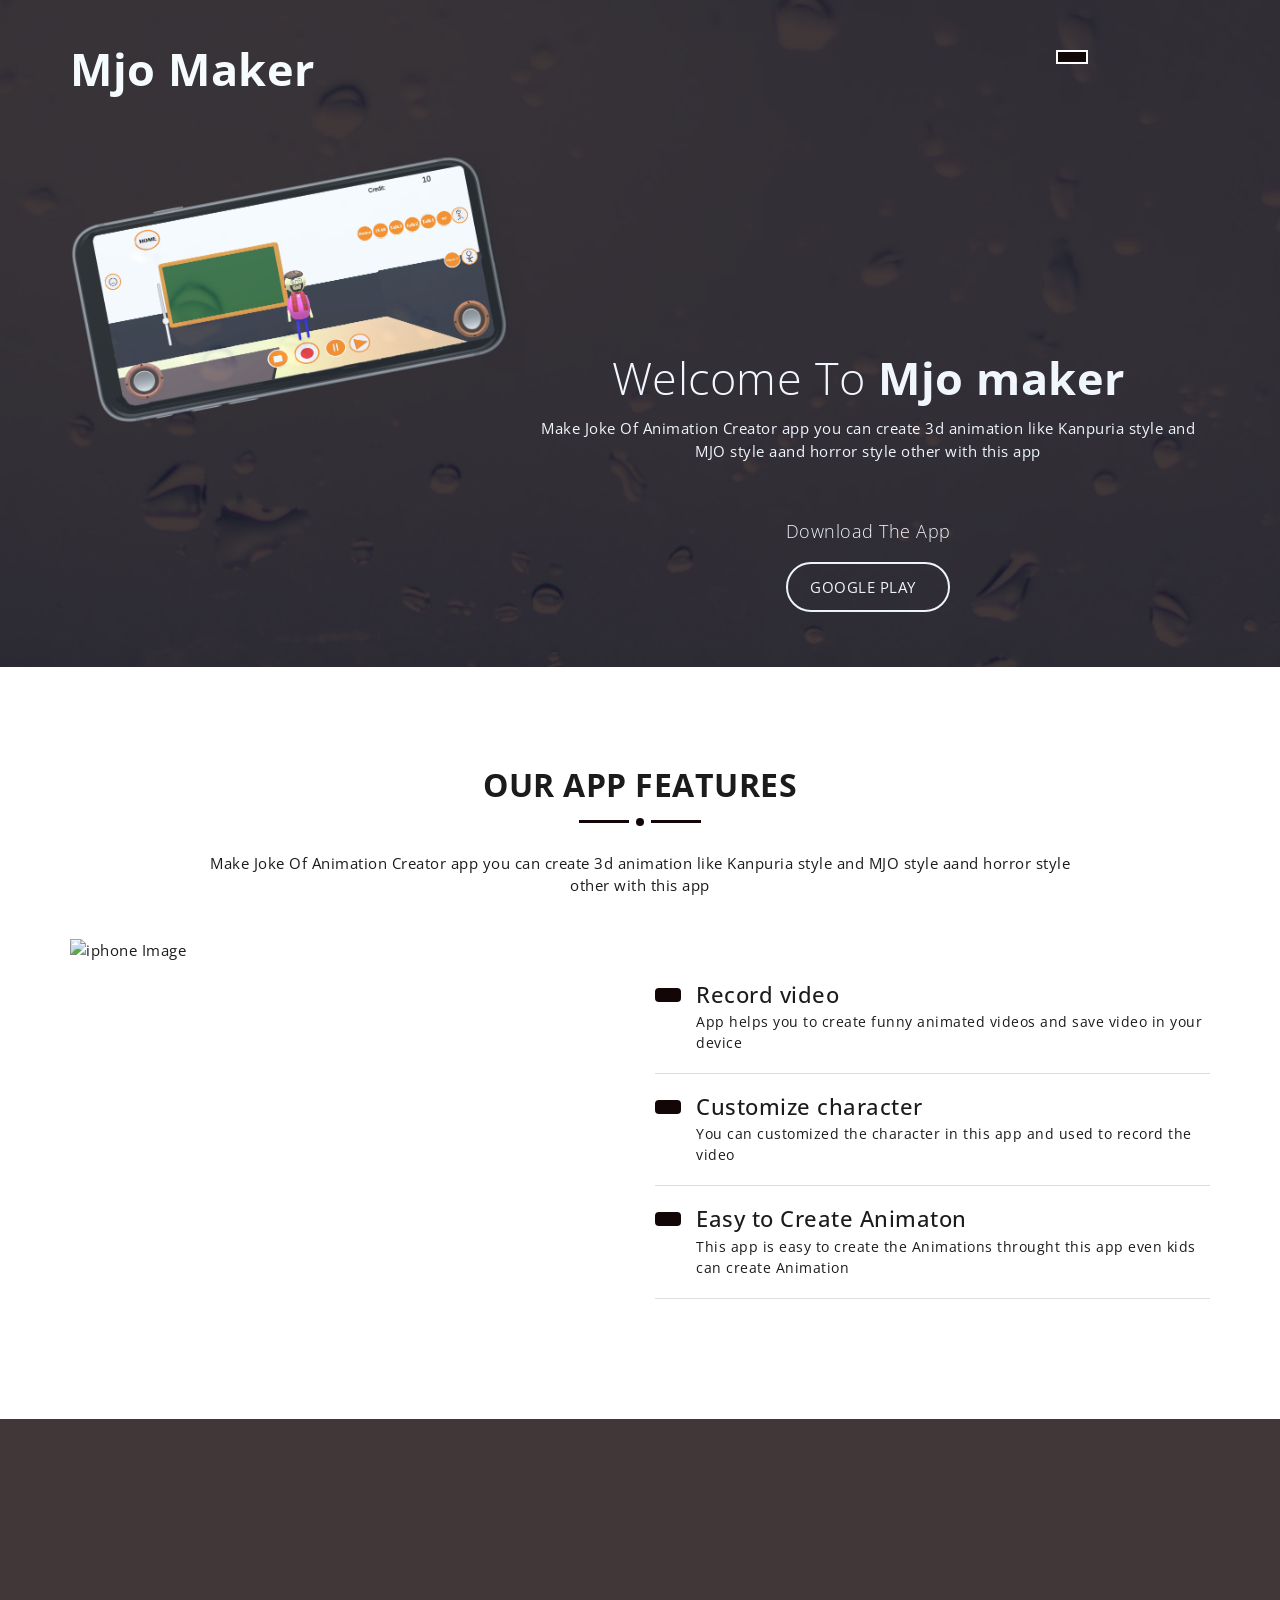
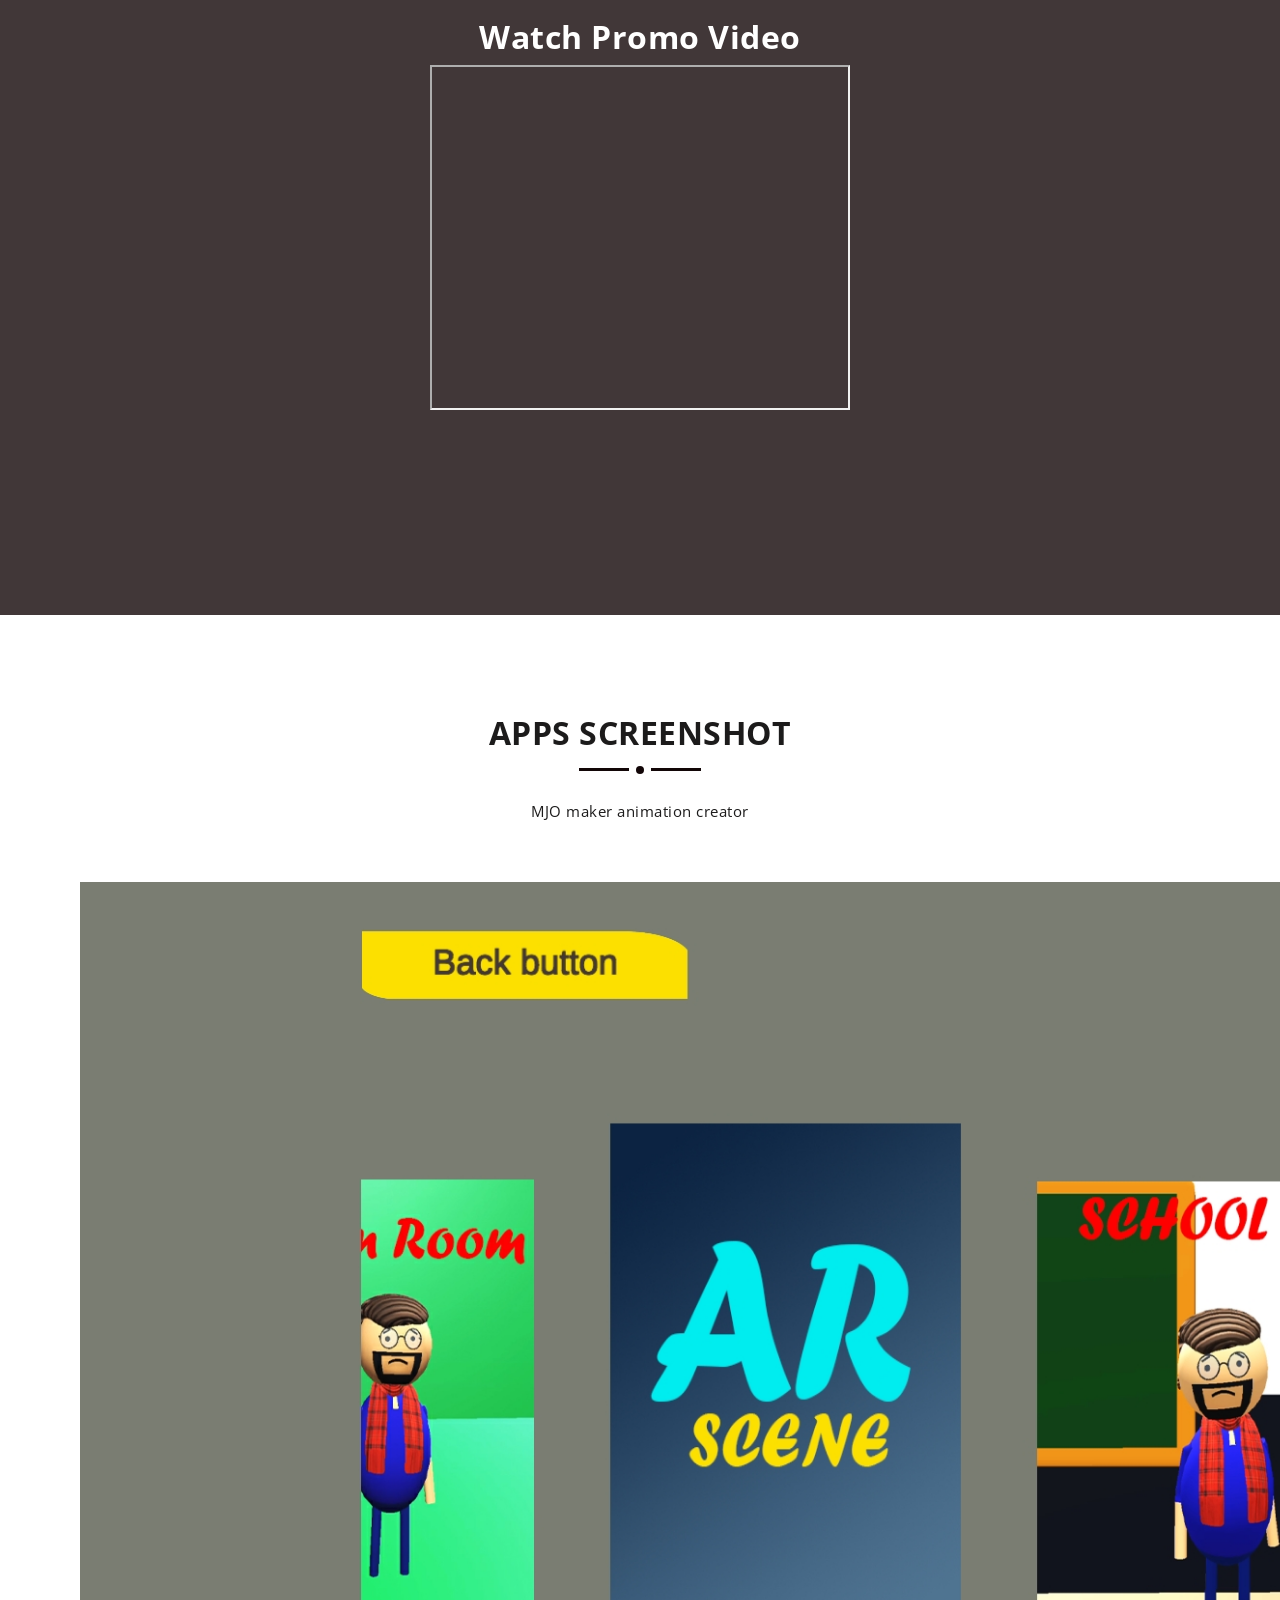
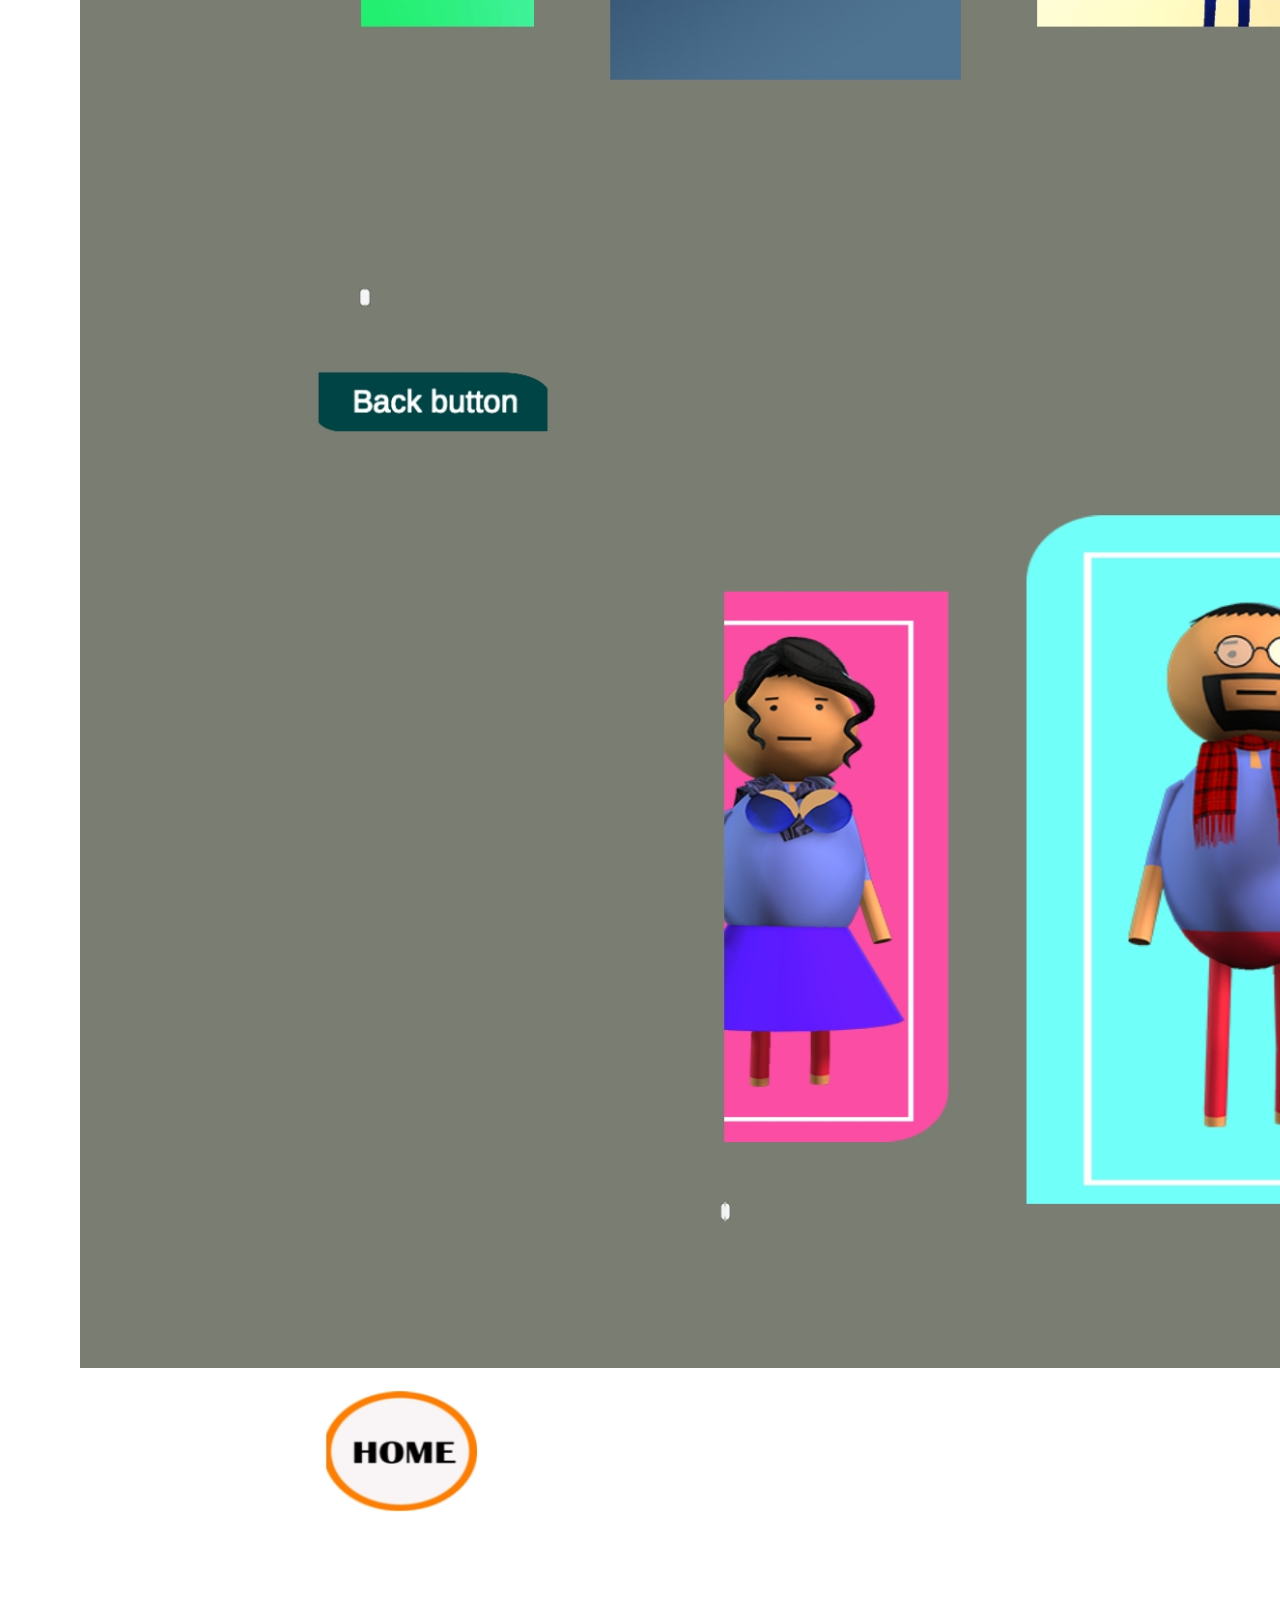
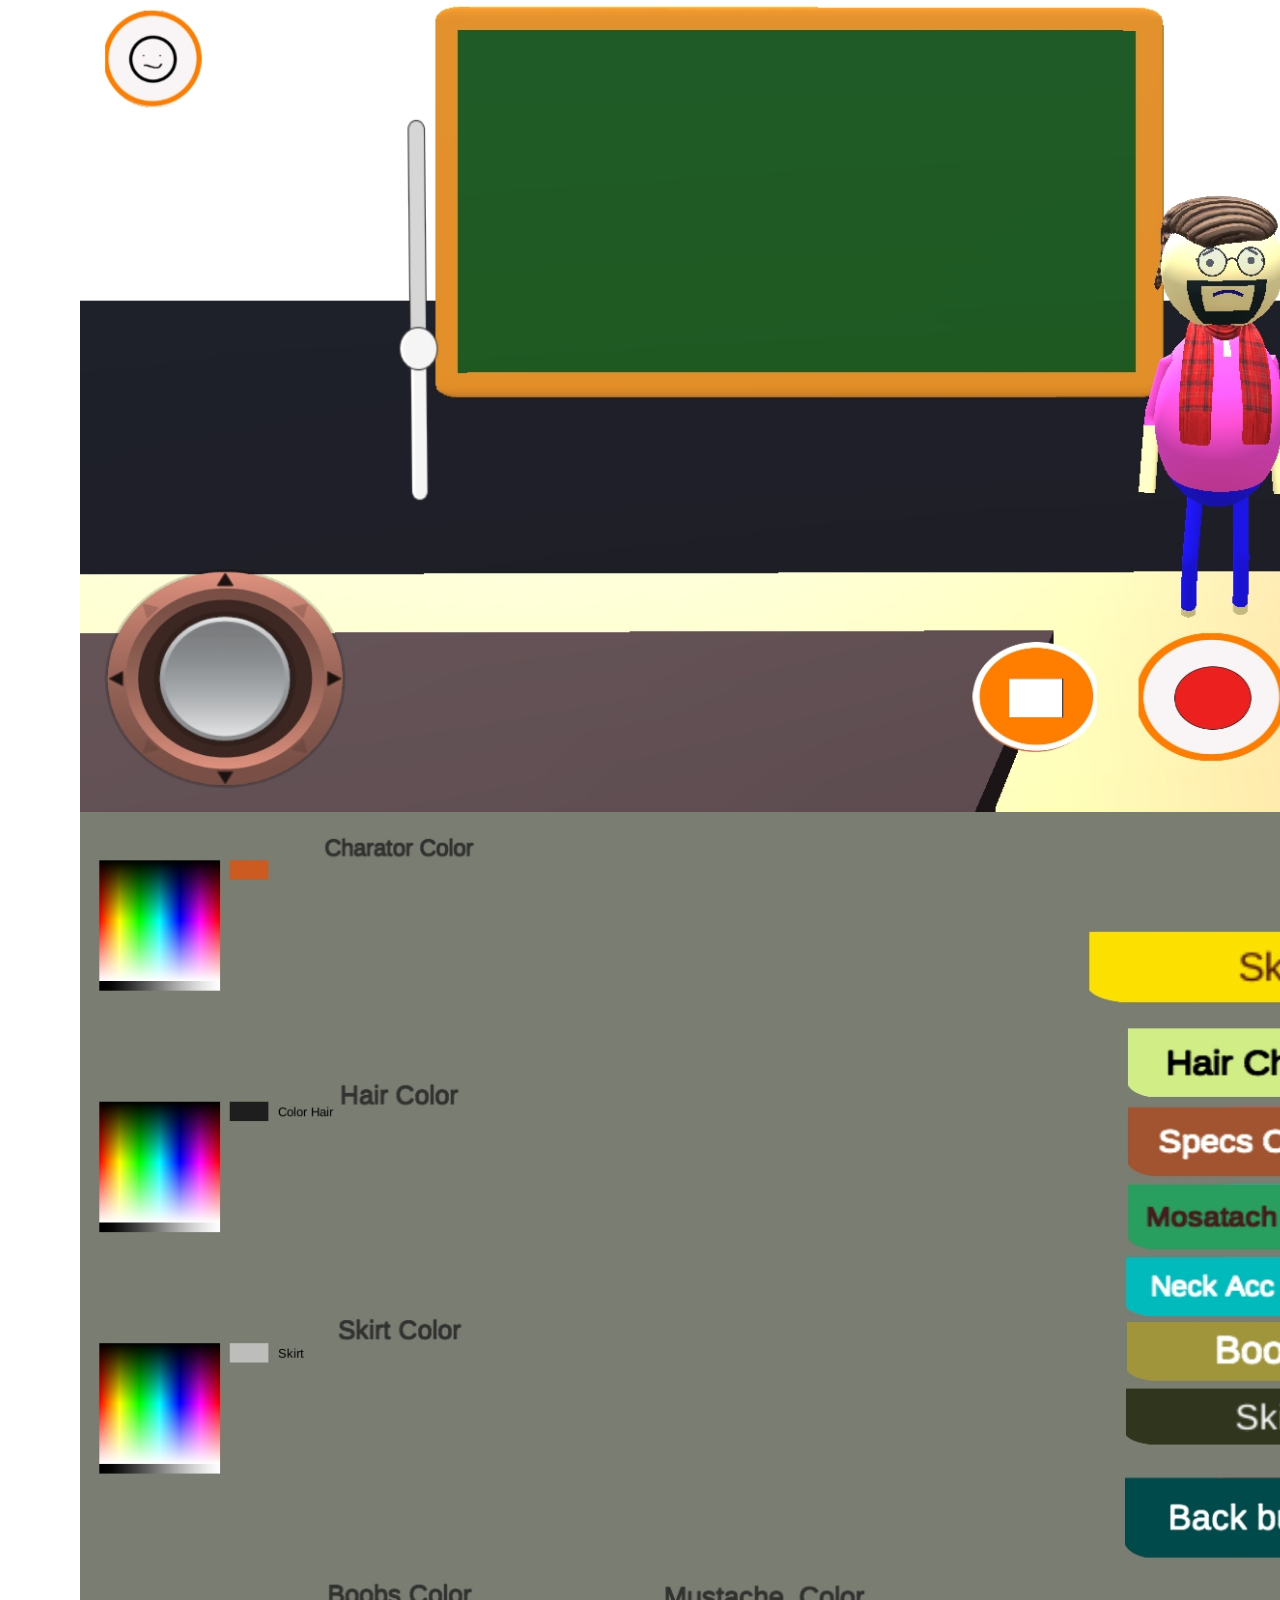
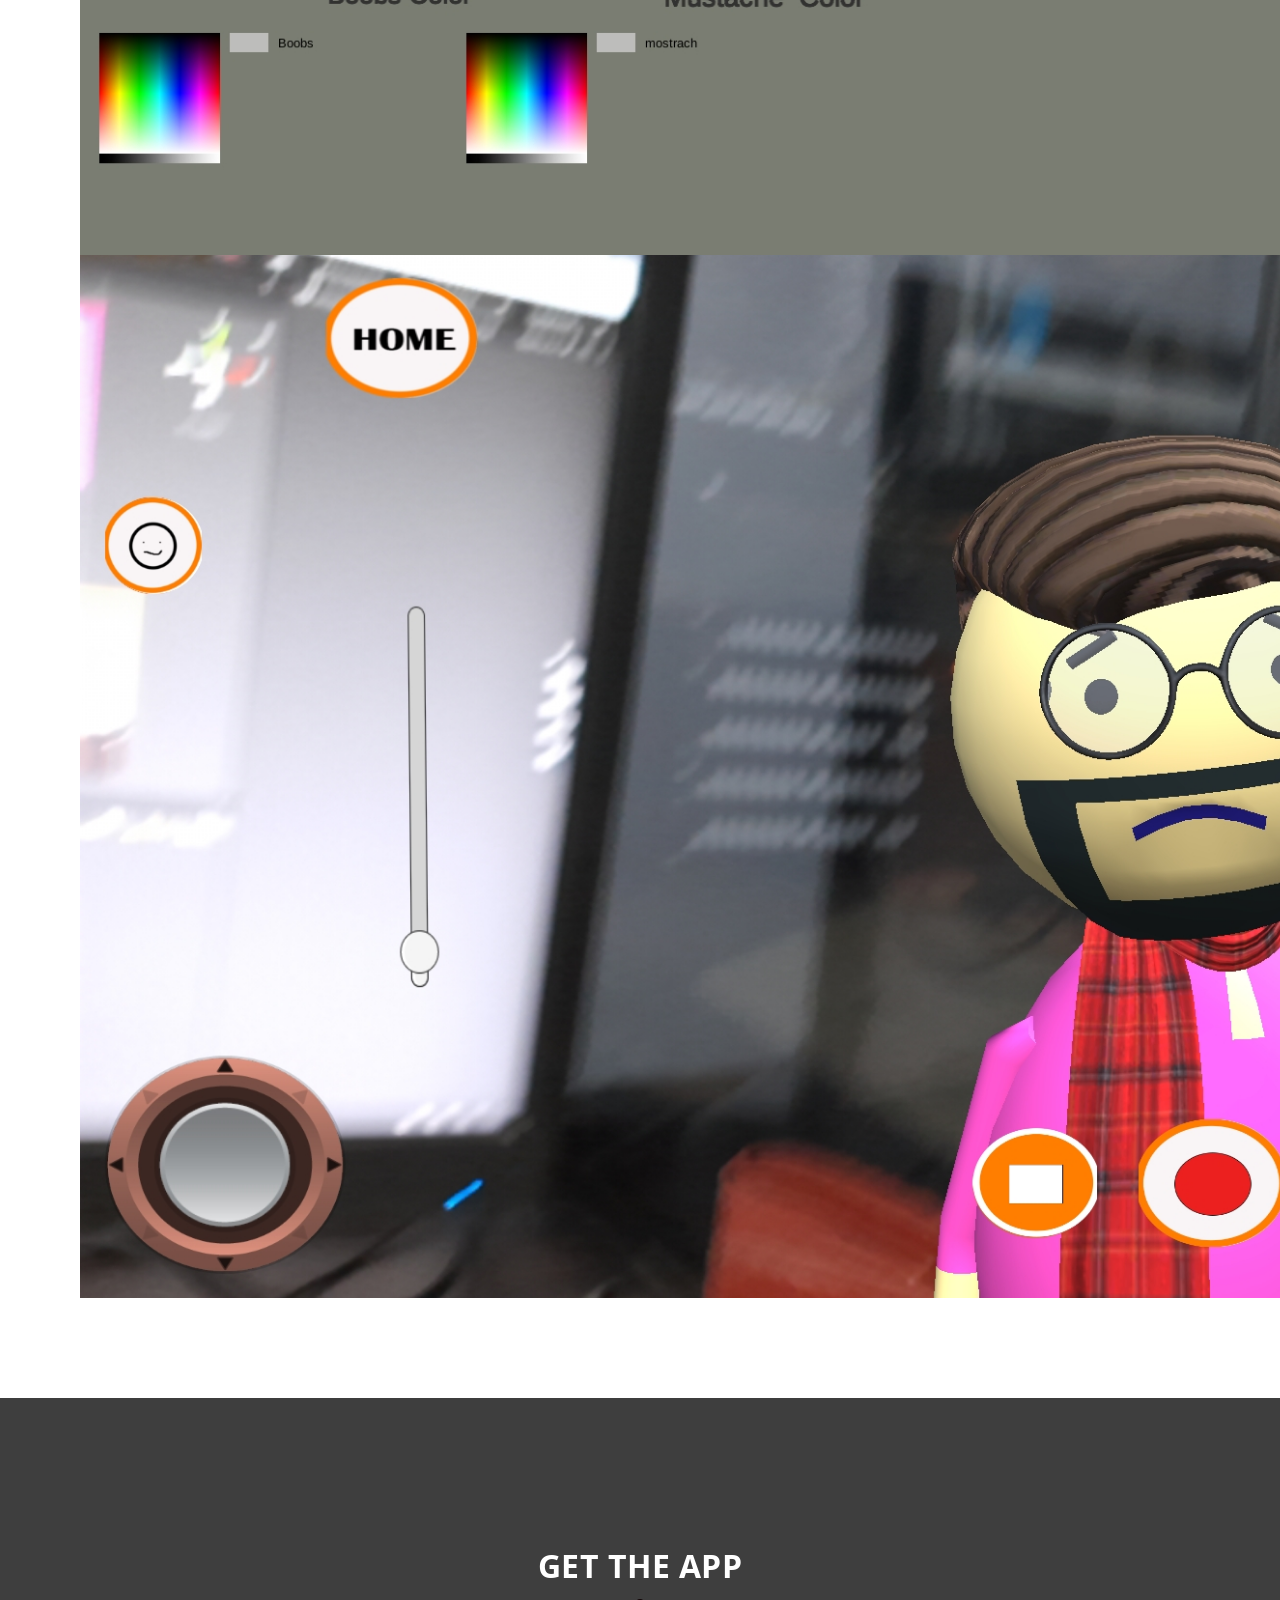
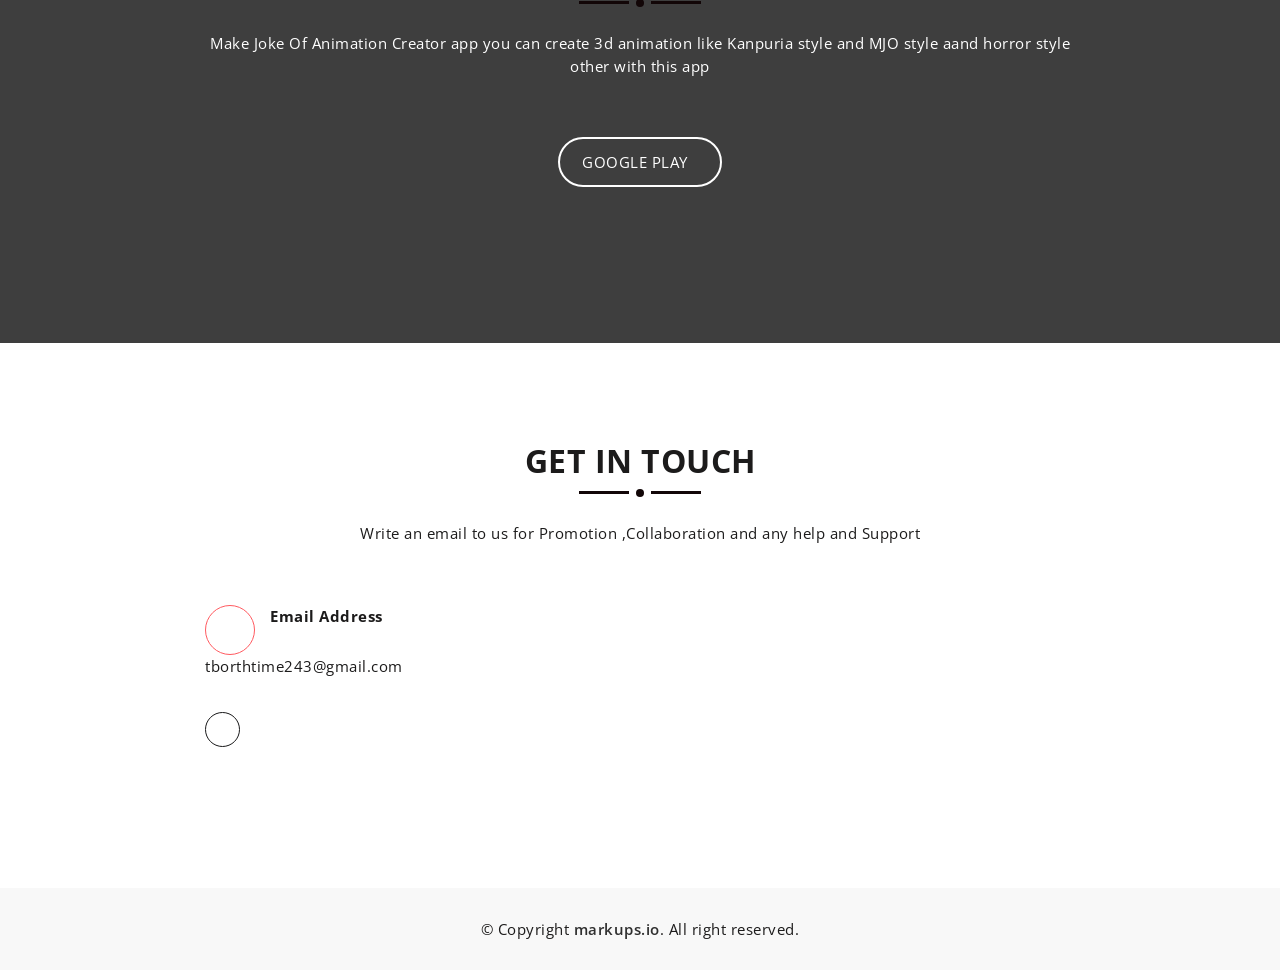
==== index.html @ 0af35fc9 "mjoMaker" ====
<!DOCTYPE html>
<html lang="en">
  
<!-- Mirrored from technext.github.io/apex_app/ by HTTrack Website Copier/3.x [XR&CO'2014], Sat, 09 Jul 2022 01:52:21 GMT -->
<!-- Added by HTTrack --><meta http-equiv="content-type" content="text/html;charset=utf-8" /><!-- /Added by HTTrack -->
<head>
    <meta charset="utf-8">
    <meta http-equiv="X-UA-Compatible" content="IE=edge">
    <meta name="viewport" content="width=device-width, initial-scale=1">
    <!-- The above 3 meta tags *must* come first in the head; any other head content must come *after* these tags -->
    <title>MJO Maker : Home</title>
    <!-- Favicon -->
    <link rel="shortcut icon" type="image/icon" href="assets/images/MJOMaker.jpg"/>
    <!-- Font Awesome -->
    <link href="../../maxcdn.bootstrapcdn.com/font-awesome/4.6.3/css/font-awesome.min.css" rel="stylesheet">
    <!-- Bootstrap -->
    <link href="assets/css/bootstrap.min.css" rel="stylesheet">
    <!-- Slick slider -->
    <link href="assets/css/slick.css" rel="stylesheet">
    <!-- Theme color -->
    <link id="switcher" href="assets/css/theme-color/default-theme.css" rel="stylesheet">


    <!-- Main Style -->
    <link href="style.css" rel="stylesheet">

    <!-- Fonts -->

    <!-- Open Sans for body and title font -->
	<link href="https://fonts.googleapis.com/css?family=Open+Sans:300,400,400i,600,700,800" rel="stylesheet">
 
 
	
    <!-- HTML5 shim and Respond.js for IE8 support of HTML5 elements and media queries -->
    <!-- WARNING: Respond.js doesn't work if you view the page via file:// -->
    <!--[if lt IE 9]>
      <script src="https://oss.maxcdn.com/html5shiv/3.7.2/html5shiv.min.js"></script>
      <script src="https://oss.maxcdn.com/respond/1.4.2/respond.min.js"></script>
    <![endif]-->
  </head>
  <body>

  
  	
  	<!-- Start Header -->
	<header id="mu-header" class="" role="banner">
		<div class="mu-header-overlay">
			<div class="container">
				<div class="mu-header-area">

					<!-- Start Logo -->
					<div class="mu-logo-area">
						<!-- text based logo -->
						<a class="mu-logo" href="#">Mjo Maker</a>
						<!-- image based logo -->
						<!-- <a class="mu-logo" href="#"><img src="assets/images/logo.png" alt="logo img"></a> -->
					</div>
					<!-- End Logo -->

					<!-- Start header featured area -->
					<div class="mu-header-featured-area">
						<div class="mu-header-featured-img">
							<img src="assets/images/phone1.png" alt="iphone image">
						</div>

						<div class="mu-header-featured-content">
							<h1>Welcome To <span>Mjo maker</span></h1>
							<p>Make Joke Of Animation Creator app you can create 3d animation like Kanpuria style
								 and MJO style aand horror style other with this app
								
								</p>

							<div class="mu-app-download-area">
								<h4>Download The App</h4>
								<!-- <a class="mu-apple-btn" href="#"><i class="fa fa-apple"></i><span>apple store</span></a> -->
								<a class="mu-google-btn" href="https://play.google.com/store/apps/details?id=com.tborth.Mjomaker&hl=en_IN&gl=US"><i class="fa fa-android"></i><span>google play</span></a>
								<!-- <a class="mu-windows-btn" href="#"><i class="fa fa-windows"></i><span>windows store</span></a> -->
							</div>

						</div>
					</div>
					<!-- End header featured area -->

				</div>
			</div>
		</div>
	</header>
	<!-- End Header -->

	<!-- Start Menu -->
	<button class="mu-menu-btn">
		<i class="fa fa-bars"></i>
	</button>
	<div class="mu-menu-full-overlay">
		<div class="mu-menu-full-overlay-inner">
			<a class="mu-menu-close-btn" href="#"><span class="mu-line"></span></a>
			<nav class="mu-menu" role="navigation">
				<ul>
					<li><a href="#mu-header">Header</a></li>
					<li><a href="#mu-feature">App Feature</a></li>
					<li><a href="#mu-video">Promo Video</a></li>
					<li><a href="#mu-apps-screenshot">Apps Screenshot</a></li>
					<li><a href="#mu-download">Download</a></li>
					<li><a href="#mu-faq">FAQ</a></li>
					<li><a href="#mu-contact">Get In Touch</a></li>
				</ul>
			</nav>
		</div>
	</div>
	<!-- End Menu -->

	
	
	<!-- Start main content -->
		
	<main role="main">

		<!-- Start Feature -->
		<section id="mu-feature">
			<div class="container">
				<div class="row">
					<div class="col-md-12">
						<div class="mu-feature-area">

							<div class="mu-title-area">
								<h2 class="mu-title">OUR APP FEATURES</h2>
								<span class="mu-title-dot"></span>
								<p>Make Joke Of Animation Creator app you can create 3d animation like Kanpuria style
									 and MJO style aand horror style other with this app
								</p>
							</div>

							<!-- Start Feature Content -->
							<div class="mu-feature-content">
								<div class="row">
									<div class="col-md-6">
										<div class="mu-feature-content-left">
											<img class="mu-profile-img" src="assets/images/MjoMaker.png" alt="iphone Image">
										</div>
									</div>
									<div class="col-md-6">
										<div class="mu-feature-content-right">

											<!-- Start single feature item -->
											<div class="media">
						                        <div class="media-left">
						                        	<button class="btn mu-feature-btn" type="button">
						                        		<i class="fa fa-tablet" aria-hidden="true"></i>
						                        	</button>
						                        </div>
						                        <div class="media-body">
							                        <h3 class="media-heading"> Record video</h3>
							                        <p>App helps you to create funny animated videos and save video in your device</p>
						                        </div>
						                    </div>
						                    <!-- End single feature item -->

						                    <!-- Start single feature item -->
											<div class="media">
						                        <div class="media-left">
						                        	<button class="btn mu-feature-btn" type="button">
						                        		<i class="fa fa-sliders" aria-hidden="true"></i>
						                        	</button>
						                        </div>
						                        <div class="media-body">
							                        <h3 class="media-heading">Customize character</h3>
							                        <p>You can customized the character in this app and used to record the video</p>
						                        </div>
						                    </div>
						                    <!-- End single feature item -->

						                    <!-- Start single feature item -->
											<div class="media">
						                        <div class="media-left">
						                        	<button class="btn mu-feature-btn" type="button">
						                        		<i class="fa fa-tachometer" aria-hidden="true"></i>
						                        	</button>
						                        </div>
						                        <div class="media-body">
							                        <h3 class="media-heading">Easy to Create Animaton</h3>
							                        <p>This app is  easy to create the Animations throught this app even kids can create Animation</p>
						                        </div>
						                    </div>
						                    <!-- End single feature item -->

						                    <!-- Start single feature item -->
											<!-- <div class="media">
						                        <div class="media-left">
						                        	<button class="btn mu-feature-btn" type="button">
						                        		<i class="fa fa-map-marker" aria-hidden="true"></i>
						                        	</button>
						                        </div>
						                        <div class="media-body">
							                        <h3 class="media-heading">GPS Tracking</h3>
							                        <p>Lorem ipsum dolor sit amet, consectetur adipisicing elit. 
														Itaque repudiandae eveniet facere natus recusandae,
														 sapiente iste veritatis molestiae.
														  Recusandae veniam officia asperiores reprehenderit earum.</p>
						                        </div>
						                    </div> -->
						                    <!-- End single feature item -->

										</div>
									</div>
								</div>
							</div>
							<!-- End Feature Content -->

						</div>
					</div>
				</div>
			</div>
		</section>
		<!-- End Feature -->

		<!-- Start Video -->
		<section id="mu-video">
			<div class="mu-video-overlay">
				<div class="container">
					<div class="row">
						<div class="col-md-12">
							<div class="mu-video-area">
								<h2>Watch Promo Video</h2>
								<iframe width="420" height="345" src="https://www.youtube.com/embed/S7tzBY7QzAg">
								</iframe>
								<!-- <a class="mu-google-btn" href="https://play.google.com/store/apps/details?id=com.tborth.Mjomaker&hl=en_IN&gl=US">
									<i class="fa fa-android">
									
								</i><span>>></span></a> -->
								<!-- <a class="mu-video-play-btn" href="https://www.youtube.com/watch?v=S7tzBY7QzAg"  target="_blank"><i class="fa fa-play" aria-hidden="true"></i></a> -->
							</div>
						</div>
					</div>
				</div>
			</div>

			<!-- Start Video content -->
			<div class="mu-video-content">
				<div class="mu-video-iframe-area">
					<a class="mu-video-close-btn" href="#"><i class="fa fa-times" aria-hidden="true"></i></a>
					<iframe class="mu-video-iframe" width="854" height="480" src="https://www.youtube.com/watch?v=S7tzBY7QzAg" frameborder="0" allowfullscreen></iframe> 
				</div>
			</div>
			<!-- End Video content -->

		</section>
		<!-- End Video -->

		<!-- Start Apps Screenshot -->
		<section id="mu-apps-screenshot">
			<div class="container">
				<div class="row">
					<div class="col-md-12">
						<div class="mu-apps-screenshot-area">

							<div class="mu-title-area">
								<h2 class="mu-title">APPS SCREENSHOT</h2>
								<span class="mu-title-dot"></span>
								<p>MJO maker animation creator</p>
							</div>


							<!-- Start Apps Screenshot Content -->
							<div class="mu-apps-screenshot-content">

								<div class="mu-apps-screenshot-slider">

									<!-- <div class="mu-single-screeshot">
										<img src="assets/images/screenshot/01.jpg" alt="App screenshot img">
									</div> -->

									<div class="mu-single-screeshot">
										<img src="assets/images/Screenshot_1.jpg" alt="App screenshot img">
									</div>

									<div class="mu-single-screeshot">
										<img src="assets/images/Screenshot_2.jpg" alt="App screenshot img">
									</div>

									<div class="mu-single-screeshot">
										<img src="assets/images/Screenshot_3.jpg" alt="App screenshot img">
									</div>

									<div class="mu-single-screeshot">
										<img src="assets/images/Screenshot_4.jpg" alt="App screenshot img">
									</div>

									<div class="mu-single-screeshot">
										<img src="assets/images/Screenshot_5.jpg" alt="App screenshot img">
									</div>

									<!-- <div class="mu-single-screeshot">
										<img src="assets/images/screenshot/02.jpg" alt="App screenshot img">
									</div>

									<div class="mu-single-screeshot">
										<img src="assets/images/screenshot/03.jpg" alt="App screenshot img">
									</div>

									<div class="mu-single-screeshot">
										<img src="assets/images/screenshot/04.jpg" alt="App screenshot img">
									</div>

									<div class="mu-single-screeshot">
										<img src="assets/images/screenshot/05.jpg" alt="App screenshot img">
									</div> -->

								</div>

							</div>
							<!-- End Apps Screenshot Content -->

						</div>
					</div>
				</div>
			</div>
		</section>
		<!-- End Apps Screenshot -->

		<!-- Start Download -->
		<section id="mu-download">
			<div class="container">
				<div class="row">
					<div class="col-md-12">
						<div class="mu-download-area">

							<div class="mu-title-area">
								<h2 class="mu-title">GET THE APP</h2>
								<span class="mu-title-dot"></span>
								<p>Make Joke Of Animation Creator app you can create 3d animation like Kanpuria style 
									and MJO style aand horror style other with this app</p>
							</div>


							<div class="mu-download-content">
								<!-- <a class="mu-apple-btn" href="#"><i class="fa fa-apple"></i><span>apple store</span></a> -->
								<a class="mu-google-btn" href="https://play.google.com/store/apps/details?id=com.tborth.Mjomaker&hl=en_IN&gl=US"><i class="fa fa-android">

								</i><span>google play</span></a>
								<!-- <a class="mu-windows-btn" href="#"><i class="fa fa-windows"></i><span>windows store</span></a> -->
							</div>


						</div>
					</div>
				</div>
			</div>
		</section>
		<!-- End Download -->

		<!-- Start FAQ -->
		<!-- <section id="mu-faq">
			<div class="container">
				<div class="row">
					<div class="col-md-12">
						<div class="mu-faq-area">

							<div class="mu-title-area">
								<h2 class="mu-title">FAQ</h2>
								<span class="mu-title-dot"></span>
							</div>


							<div class="mu-faq-content">

								<div class="panel-group" id="accordion">

							        <div class="panel panel-default">
							          <div class="panel-heading">
							            <h4 class="panel-title">
							              <a data-toggle="collapse" data-parent="#accordion" href="#collapseOne" aria-expanded="true">
							                <span class="fa fa-minus"></span> What is MJO maker App? 
							              </a>
							            </h4>
							          </div>
							          <div id="collapseOne" class="panel-collapse collapse in">
							            <div class="panel-body">
							              Anim pariatur cliche reprehenderit, enim eiusmod high life accusamus terry richardson ad squid. 3 wolf moon officia aute, non cupidatat skateboard dolor brunch. Food truck quinoa nesciunt laborum eiusmod. Brunch 3 wolf moon tempor, sunt aliqua put a bird on it squid single-origin coffee nulla assumenda shoreditch et. Nihil anim keffiyeh helvetica, craft beer labore wes anderson cred nesciunt sapiente ea proident. Ad vegan excepteur butcher vice lomo. Leggings occaecat craft beer farm-to-table, raw denim aesthetic synth nesciunt you probably haven't heard of them accusamus labore sustainable VHS.
							            </div>
							          </div>
							        </div>

							        <div class="panel panel-default">
							          <div class="panel-heading">
							            <h4 class="panel-title">
							              <a data-toggle="collapse" data-parent="#accordion" href="#collapseTwo">
							                <span class="fa fa-plus"></span> How do I setup this App? 
							              </a>
							            </h4>
							          </div>
							          <div id="collapseTwo" class="panel-collapse collapse">
							            <div class="panel-body">
							              Anim pariatur cliche reprehenderit, enim eiusmod high life accusamus terry richardson ad squid. 3 wolf moon officia aute, non cupidatat skateboard dolor brunch. Food truck quinoa nesciunt laborum eiusmod. Brunch 3 wolf moon tempor, sunt aliqua put a bird on it squid single-origin coffee nulla assumenda shoreditch et. Nihil anim keffiyeh helvetica, craft beer labore wes anderson cred nesciunt sapiente ea proident. Ad vegan excepteur butcher vice lomo. Leggings occaecat craft beer farm-to-table, raw denim aesthetic synth nesciunt you probably haven't heard of them accusamus labore sustainable VHS.
							            </div>
							          </div>
							        </div>

							        <div class="panel panel-default">
							          <div class="panel-heading">
							            <h4 class="panel-title">
							              <a data-toggle="collapse" data-parent="#accordion" href="#collapseThree">
							                <span class="fa fa-plus"></span> Does it cost anything to become a member? 
							              </a>
							            </h4>
							          </div>
							          <div id="collapseThree" class="panel-collapse collapse">
							            <div class="panel-body">
							              Anim pariatur cliche reprehenderit, enim eiusmod high life accusamus terry richardson ad squid. 3 wolf moon officia aute, non cupidatat skateboard dolor brunch. Food truck quinoa nesciunt laborum eiusmod. Brunch 3 wolf moon tempor, sunt aliqua put a bird on it squid single-origin coffee nulla assumenda shoreditch et. Nihil anim keffiyeh helvetica, craft beer labore wes anderson cred nesciunt sapiente ea proident. Ad vegan excepteur butcher vice lomo. Leggings occaecat craft beer farm-to-table, raw denim aesthetic synth nesciunt you probably haven't heard of them accusamus labore sustainable VHS.
							            </div>
							          </div>
							        </div>

							        <div class="panel panel-default">
							          <div class="panel-heading">
							            <h4 class="panel-title">
							              <a data-toggle="collapse" data-parent="#accordion" href="#collapseFour">
							                <span class="fa fa-plus"></span> What is your policy regarding privacy? 
							              </a>
							            </h4>
							          </div>
							          <div id="collapseFour" class="panel-collapse collapse">
							            <div class="panel-body">
							              Anim pariatur cliche reprehenderit, enim eiusmod high life accusamus terry richardson ad squid. 3 wolf moon officia aute, non cupidatat skateboard dolor brunch. Food truck quinoa nesciunt laborum eiusmod. Brunch 3 wolf moon tempor, sunt aliqua put a bird on it squid single-origin coffee nulla assumenda shoreditch et. Nihil anim keffiyeh helvetica, craft beer labore wes anderson cred nesciunt sapiente ea proident. Ad vegan excepteur butcher vice lomo. Leggings occaecat craft beer farm-to-table, raw denim aesthetic synth nesciunt you probably haven't heard of them accusamus labore sustainable VHS.
							            </div>
							          </div>
							        </div>

							        <div class="panel panel-default">
							          <div class="panel-heading">
							            <h4 class="panel-title">
							              <a data-toggle="collapse" data-parent="#accordion" href="#collapseFive">
							                <span class="fa fa-plus"></span> Are there more help resources available? 
							              </a>
							            </h4>
							          </div>
							          <div id="collapseFive" class="panel-collapse collapse">
							            <div class="panel-body">
							              Anim pariatur cliche reprehenderit, enim eiusmod high life accusamus terry richardson ad squid. 3 wolf moon officia aute, non cupidatat skateboard dolor brunch. Food truck quinoa nesciunt laborum eiusmod. Brunch 3 wolf moon tempor, sunt aliqua put a bird on it squid single-origin coffee nulla assumenda shoreditch et. Nihil anim keffiyeh helvetica, craft beer labore wes anderson cred nesciunt sapiente ea proident. Ad vegan excepteur butcher vice lomo. Leggings occaecat craft beer farm-to-table, raw denim aesthetic synth nesciunt you probably haven't heard of them accusamus labore sustainable VHS.
							            </div>
							          </div>
							        </div>


							    </div>
							</div>

						</div>
					</div>
				</div>
			</div>
		</section> -->
		<!-- End FAQ -->


		<!-- Start Contact -->
		<section id="mu-contact">
			<div class="container">
				<div class="row">
					<div class="col-md-12">
						<div class="mu-contact-area">

							<div class="mu-title-area">
								<h2 class="mu-heading-title">GET IN TOUCH</h2>
								<span class="mu-title-dot"></span>
								<p>Write an email to us for Promotion ,Collaboration and any help and Support</p>
							</div>

							

							<!-- Start Contact Content -->
							<div class="mu-contact-content">
								<div class="row">

								<div class="col-md-7">
									<!-- <div class="mu-contact-left">
										<div id="form-messages"></div>
											<form id="ajax-contact" method="post" action="https://technext.github.io/apex_app/mailer.php" class="mu-contact-form">
												<div class="form-group">                
													<input type="text" class="form-control" placeholder="Name" id="name" name="name" required>
												</div>
												<div class="form-group">                
													<input type="email" class="form-control" placeholder="Enter Email" id="email" name="email" required>
												</div>              
												<div class="form-group">
													<textarea class="form-control" placeholder="Message" id="message" name="message" required></textarea>
												</div>
												<button type="submit" class="mu-send-msg-btn"><span>SUBMIT</span></button>
								            </form>
										</div>
									</div> -->

									<div class="col-md-5">
										<!-- <div class="mu-contact-right">
											<div class="mu-contact-right-single">
												<div class="mu-icon"><i class="fa fa-map-marker"></i></div>
												<p><strong>Office Location</strong></p>
												<p>Dooley Branch Rd Millen, GA 30442, USA</p>
											</div>

											<div class="mu-contact-right-single">
												<div class="mu-icon"><i class="fa fa-phone"></i></div>
												<p><strong>Phone Number</strong></p>
												<p>+90 987 678 9834</p>
												<p>+90 567 098 785</p>
											</div> -->

											<div class="mu-contact-right-single">
												<div class="mu-icon"><i class="fa fa-envelope"></i></div>
												<p><strong>Email Address</strong></p>
												<p>tborthtime243@gmail.com</p>
												<!-- <p>support@domain.com</p> -->
											</div>

											<div class="mu-contact-right-single">
												<div class="mu-social-media">
													<!-- <a href="#"><i class="fa fa-facebook"></i></a>
													<a href="#"><i class="fa fa-twitter"></i></a>
													<a href="#"><i class="fa fa-google-plus"></i></a>
													<a href="#"><i class="fa fa-linkedin"></i></a> -->
													<a href="https://www.youtube.com/c/TborthTiMe"><i class="fa fa-youtube"></i></a>
												</div>
											</div>

										</div>
									</div>		

								</div>
							</div>
							<!-- End Contact Content -->

						</div>
					</div>
				</div>
			</div>
		</section>
		<!-- End Contact -->

	</main>
	
	<!-- End main content -->	
			
			
	<!-- Start footer -->
	<footer id="mu-footer" role="contentinfo">
			<div class="container">
				<div class="mu-footer-area">
					<p class="mu-copy-right">&copy; Copyright <a rel="nofollow" href="http://markups.io/">markups.io</a>. All right reserved.</p>
				</div>
			</div>

	</footer>
	<!-- End footer -->

	
	
    <!-- jQuery library -->
    <script src="../../ajax.googleapis.com/ajax/libs/jquery/1.11.3/jquery.min.js"></script>
    <!-- Include all compiled plugins (below), or include individual files as needed -->
    <!-- Bootstrap -->
    <script src="assets/js/bootstrap.min.js"></script>
	<!-- Slick slider -->
    <script type="text/javascript" src="assets/js/slick.min.js"></script>
    <!-- Ajax contact form  -->
    <script type="text/javascript" src="assets/js/app.js"></script>
  
    
	
    <!-- Custom js -->
	<script type="text/javascript" src="assets/js/custom.js"></script>

	
	
    
  </body>

<!-- Mirrored from technext.github.io/apex_app/ by HTTrack Website Copier/3.x [XR&CO'2014], Sat, 09 Jul 2022 01:53:48 GMT -->
</html>
---- assets/css/theme-color/default-theme.css ----
/*=======================================
Template Design By MarkUps	
Author URI : http://www.markups.io/
========================================*/



.mu-primary-btn:hover,
.mu-primary-btn:focus,
.mu-copy-right a:hover,
.mu-copy-right a:focus,
.mu-send-msg-btn:hover,
.mu-send-msg-btn:focus,
.mu-apple-btn:hover,
.mu-google-btn:hover,
.mu-windows-btn:hover,
.mu-apple-btn:focus,
.mu-google-btn:focus,
.mu-windows-btn:focus,
.mu-feature-content-right .media:hover .media-heading,
.mu-apps-screenshot-slider .slick-next::before,
.mu-apps-screenshot-slider .slick-prev::before,
.mu-faq-content .panel-title a:hover,
.mu-faq-content .panel-title a:focus,
.mu-faq-content .panel-title a[aria-expanded="true"],
.mu-faq-content .panel-title a>span,
.mu-menu ul li a:hover,
.mu-menu ul li a:focus {
	color: #ff5a60;
}

.mu-social-media a:hover,
.mu-social-media a:focus,
.mu-contact-right-single .mu-icon {
	border: 1px solid #ff5a60;
	color: #ff5a60;
}

.mu-contact-form .form-control:focus {
	border: 1px solid #ff5a60;    
} 

.mu-send-msg-btn {
	border: 1px solid #ff5a60;
	background-color: #ff5a60;
}

.mu-header-overlay,
.mu-menu-btn,
.mu-title-dot,
.mu-title-dot::before,
.mu-title-dot::after,
.mu-feature-btn,
.mu-video-overlay {
	background-color: #120607;
}
.mu-feature-content-right .media:hover {
	border-bottom: 1px solid #ff5a60;
}

.mu-apps-screenshot-slider .slick-next,
.mu-apps-screenshot-slider .slick-prev {
	border: 2px solid #ff5a60;
	color: #ff5a60;
}

.mu-faq-content .panel-default > .panel-heading + .panel-collapse > .panel-body {
	border-top-color: #ff5a60;

}
---- style.css ----
/*
Template Name: Apex App	
Author: MarkUps
Author URI: http://www.markups.io/
Version: 1.0
*/


/* Table of Content
==================================================
#BASIC TYPOGRAPHY
#HEADER	
#MENU 
#FEATURE SECTION
#VIDEO
#APPPS SCREENSHOT
#DOWNLOAD
#FAQ
#CONTACT US
#FOOTER
#RESPONSIVE STYLE
*/


/*--------------------*/
/* BASIC TYPOGRAPHY */
/*--------------------*/

body,
html {
	overflow-x:hidden;
}

body {
	font-family: 'Open Sans', sans-serif;
	font-size: 15px;
	letter-spacing: 0.5px;
	line-height: 1.5;
	color: #1c1b1b;
}

ul {
	padding: 0;
	margin: 0;
}

ul li {
	list-style: disc;
	font-size: 17px;
	line-height: 1.59;
}

a { 
	text-decoration: none;
	color: #2f2f2f;  
}

a:hover,
a:focus {
	outline: none;
	text-decoration: none;
}

h1,
h2,
h3,
h4,
h5,
h6 {
	font-family: 'Open Sans', sans-serif;
	font-weight: 700;
	margin-top: 0;
}


h1 {
	font-size: 38px;
}

h2 {  
	font-size: 32px; 
	line-height: 1.13; 
}

h3 {  
	font-size: 26px;  
}

h4 {  
	font-size: 22px;  
}

h5 {  
	font-size: 20px;  
}

h6 {  
	font-size: 18px;  
}

img {
	border: none;
	max-width: 100%;
}

code {
	background-color: #ee6e73;
	border-radius: 2px;
	color: #fff;
	padding: 2px 4px;
}

pre {
	background-color: #f8f8f8;
	border: 1px solid #eee;
	border-radius: 4px;
	padding: 10px;
}

pre code {
	background-color: transparent;
	color: #333;
}

del{
	text-decoration-color: #ee6e73;
}

kbd {
	background-color: #ddd;
	padding: 4px 6px;
	border-radius: 2px;
	color: ;
}

address {
	line-height: 1.5;
	padding-left: 10px;
}

dl dt {
	font-weight: 700;
}

dl dd {
	margin-left: 0;
}

blockquote {
	background-color: #f8f8f8;
	border-radius: 0 4px 4px 0;
	padding: 5px 15px;
	
}

blockquote p {
	margin-top: 10px;
}

button {
	padding: 5px 15px;
	border: none;
}

button:focus {
	outline: none;
	border: none;
}


/* ========= BUTTON =========*/

.mu-primary-btn {
	background-color: transparent;
	border-radius: 4px;
	border: 2px solid #ffffff;
	color: #fff;
	display: inline-block;
	font-size: 14px;
	font-weight: 700;
	letter-spacing: 1.5px;
	padding: 12px 35px;
	-webkit-transition: all 0.5s;
	transition: all 0.5s;
}

.mu-primary-btn:hover,
.mu-primary-btn:focus {
	background-color: #fff;
}

.mu-send-msg-btn {
	color: #555;
	font-size: 13px;
	font-weight: 600;
	letter-spacing: 1px;
	text-align: center;
	padding: 14px 24px;
	margin-top: 10px;
	-webkit-transition: all 0.5s;
	transition: all 0.5s;
	width: 130px;
	color: #fff;
	border-radius: 10px;
}

.mu-send-msg-btn:hover,
.mu-send-msg-btn:focus {
	background-color: #fff;
}



/*--------------------*/
/* HEADER */
/*--------------------*/

#mu-header {
	background-image: url("assets/images/header-bg.jpg");
	display: inline;
	float: left;
	width: 100%;
	background-position: center center;
	background-attachment: fixed;
}

.mu-header-overlay {
	display: inline;
	float: left;
	opacity: 0.8;
	width: 100%;
}

.mu-logo-area {
	display: inline;
	float: left;
	width: 100%;
}

.mu-logo {
	color: #fff;
	font-size: 45px;
	display: inline-block;
	font-weight: 700;
	margin-top: 35px;
}

.mu-logo:hover,
.mu-logo:focus {
	color: #fff;
}

.mu-menu-btn {
	position: fixed;
	right: 15%;
	top: 50px;
	color: #fff;
	font-size: 25px;
	border: 2px solid #fff;
	padding: 5px 14px;
	z-index: 999;
	-webkit-transition: all 0.5s;
	-o-transition: all 0.5s;
	transition: all 0.5s;
}

.mu-menu-btn:hover,
.mu-menu-btn:focus {
	border: 2px solid #fff;
}



/*=== Featured section ===*/

.mu-header-featured-area {
	display: inline;
	float: left;
	padding: 50px 0;
	width: 100%;
}

.mu-header-featured-img {
	display: inline;
	float: left;
	width: 40%;
}

.mu-header-featured-content {
	display: inline;
	float: right;
	margin-top: 200px;
	text-align: center;
	width: 60%;
}

.mu-header-featured-content h1 {
	font-size: 45px;
	color: #fff;
	font-weight: 300;
	margin-bottom: 15px;
}

.mu-header-featured-content h1 span {
	font-weight: 700;
}

.mu-header-featured-content p{
	color: #fff;
}

.mu-app-download-area {
	display: inline;
	float: left;
	margin-top: 50px;
	width: 100%;
}

.mu-app-download-area h4 {
	color: #fff;
	font-size: 18px;
	font-weight: 300;
	margin-bottom: 20px;
}

.mu-apple-btn,
.mu-google-btn,
.mu-windows-btn {
	border: 2px solid #fff;
    border-radius: 50px;
    color: #fff;
    display: inline-block;
    margin: 0 10px;
    padding: 11px 22px;
    text-transform: uppercase;
    -webkit-transition: all 0.5s;
    -o-transition: all 0.5s;
    transition: all 0.5s;
}

.mu-apple-btn:hover,
.mu-google-btn:hover,
.mu-windows-btn:hover,
.mu-apple-btn:focus,
.mu-google-btn:focus,
.mu-windows-btn:focus {
	background-color: #ffffff;
}

.mu-apple-btn i,
.mu-google-btn i,
.mu-windows-btn i {
	display: block;
    float: left;
    font-size: 20px;
    line-height: 24px;
    margin-right: 10px;
}

.mu-apple-btn span,
.mu-google-btn span,
.mu-windows-btn span {
	display: block;
	float: left;
	line-height: 24px;
}



/*--------------------*/
/* MENU */
/*--------------------*/

.mu-menu-close-btn {
	display: block;
	font-size: 25px;
	height: 48px;
	position: absolute;
	right: 15%;
	top: 55px;
	width: 48px;
	-webkit-transition: color 0.3s ease-in-out 0s;
	transition: color 0.3s ease-in-out 0s;
}

.mu-menu-close-btn .mu-line {
	background-color: transparent;
	display: block;
	position: relative;
	height: 4px;
	width: 38px;
}

.mu-menu-close-btn .mu-line::before {
	background-color: #fff;
	content: "";
	display: block;
	height: 4px;
	position: absolute;
	top: 16px;
	-webkit-transform: rotate(-45deg);
	        transform: rotate(-45deg);
	-webkit-transition: -webkit-transform 0.3s ease-out 0s;
	transition: -webkit-transform 0.3s ease-out 0s;
	transition: transform 0.3s ease-out 0s;
	transition: transform 0.3s ease-out 0s, -webkit-transform 0.3s ease-out 0s;
	width: 38px;
	z-index: -1;
}

.mu-menu-close-btn .mu-line::after {
	 background-color: #fff;
	content: "";
	display: block;
	height: 4px;
	position: absolute;
	top: 16px;
	-webkit-transform: rotate(45deg);
	        transform: rotate(45deg);
	-webkit-transition: -webkit-transform 0.3s ease-out 0s;
	transition: -webkit-transform 0.3s ease-out 0s;
	transition: transform 0.3s ease-out 0s;
	transition: transform 0.3s ease-out 0s, -webkit-transform 0.3s ease-out 0s;
	width: 38px;
	z-index: -1;
}

.mu-menu-close-btn:hover .mu-line:before,
.mu-menu-close-btn:hover .mu-line:after {
	-webkit-transform: rotate(0deg);
	        transform: rotate(0deg);
} 

/* Menu overlay */

.mu-menu-full-overlay {
	background-color: rgba(0, 0, 0, 0.94);
	color: #fff;
	height: 100%;
	left: 0;
	position: fixed;
	right: 0;
	text-align: center;
	top: 0;
	visibility: hidden;
    -webkit-transition: all 0.5s;
    -o-transition: all 0.5s;
    transition: all 0.5s;
	width: 100%;
	z-index: 99999;
}

.mu-menu-full-overlay-show {
	visibility: visible;
}

.mu-menu-full-overlay-inner {
	display: inline;
	float: left;
	padding: 12% 15%;	
	width: 100%;
}

.mu-menu ul li {
	list-style: none;
}

.mu-menu ul li a {
	color: #fff;
	display: inline-block;
	font-size: 35px;
	font-weight: 700;
	line-height: 1.35;
	text-align: center;
	text-transform: uppercase;
	margin-bottom: 10px;
	-webkit-transition: all 0.5s;
	-o-transition: all 0.5s;
	transition: all 0.5s;
}

/*--------------------*/
/* FEATURE SECTION */
/*--------------------*/


#mu-feature {
	background-color: #fff;
	display: inline;
	float: left;
	width: 100%;
}

.mu-feature-area {
	display: inline;
	float: left;
	padding: 100px 0;
	width: 100%;
}

.mu-title-area {
	display: inline;
	float: left;
	text-align: center;
	padding: 0 120px;
	width: 100%;
}

.mu-title {
	color: #1c1b1b;
	margin-bottom: 15px;
	padding: 0;
	z-index: 10;
	text-transform: capitalize;
}

.mu-title-dot {
	border-radius: 50%;
	height: 8px;
	width: 8px;
	display: inline-block;
	margin-bottom: 20px;
	position: relative;
}

.mu-title-dot::before {
	content: '';
	position: absolute;
	left: 15px;
	height: 3px;
	width: 50px;
	top: 2px;
}

.mu-title-dot::after {
	content: '';
	position: absolute;
	right: 15px;
	height: 3px;
	width: 50px;
	top: 2px;
}

.mu-feature-content {
	background-color: #fff;
	display: inline;
	float: left;
	margin-top: 30px;
	width: 100%;
}

.mu-feature-content-left {
	display: inline;
	float: left;
	width: 100%;
}

.mu-feature-content-right {
	display: inline;
	float: left;
	margin-top: 30px;
	width: 100%;
}

.mu-feature-content-right .media-left {
	padding-right: 15px;
}

.mu-feature-btn {
	color: #fff;
	font-size: 18px;
}

.mu-feature-btn:hover {
	color: #fff;
}

.mu-feature-content-right .media-heading {
	font-size: 22px;
	font-weight: 500;
	-webkit-transition: all 0.5s;
	-o-transition: all 0.5s;
	transition: all 0.5s;
}

.mu-feature-content-right .media {
	margin-top: 15px;
	border-bottom: 1px solid #ddd;
	margin-bottom: 20px;
	padding-bottom: 20px;
	-webkit-transition: all 0.5s;
	-o-transition: all 0.5s;
	transition: all 0.5s;
}

.mu-feature-content-right .media p {
	font-size: 14px;
	margin-bottom: 0;
}


/*--------------------*/
/* VIDEO */
/*--------------------*/


#mu-video {
	background-image: url("assets/images/video-bg.jpg");
	background-attachment: fixed;
	background-position: center center;
	-webkit-background-size: cover;
	background-size: cover;
	display: inline;
	float: left;
	width: 100%;
}

.mu-video-overlay {
	display: inline;
	float: left;
	opacity: 0.8;
	width: 100%;
}

.mu-video-area {
	display: inline;
	float: left;
	padding: 200px 0;
	text-align: center;
	width: 100%;
}

.mu-video-area h2 {
	color: #fff;
}

.mu-video-content {
	display: inline;
	float: left;
	width: 100%;
}

.mu-video-play-btn,
.mu-video-close-btn {
	color: #fff;
	font-size: 22px;
	border: 2px solid #fff;
	border-radius: 50%;
	width: 60px;
	display: inline-block;
	height: 60px;
	line-height: 55px;
	text-align: center;
	margin-top: 100px;
	-webkit-transition: all 0.5s;
	-o-transition: all 0.5s;
	transition: all 0.5s;
}

.mu-video-play-btn:hover,
.mu-video-play-btn:focus {
	color: #fff;
	-webkit-transform: scale(1.2);
	        transform: scale(1.2);
}

.mu-video-close-btn {
	border-radius: 50%;
	color: #fff;
	font-size: 18px;
	border: 2px solid #fff;
	position: absolute;
	top: 0;
	right: 15%;
	display: inline-block;
	height: 50px;
	line-height: 45px;
	text-align: center;
	margin-top: 100px;
	-webkit-transition: all 0.5s;
	-o-transition: all 0.5s;
	transition: all 0.5s;
	width: 50px;
}

.mu-video-close-btn:hover,
.mu-video-close-btn:focus {
	color: #fff;
	-webkit-transform: scale(1.2);
	        transform: scale(1.2);
}

.mu-video-iframe-area {
	background-color: rgba(0,0,0,0.84);
	position: fixed;
	top: 0;
	left: 0;
	right: 0;
	bottom: 0;
	width: 100%;
	height: 100%;
	padding: 12% 0;
	text-align: center;
	z-index: 9999;
	display: none;
	-webkit-transition: all 0.5s;
	-o-transition: all 0.5s;
	transition: all 0.5s;
}

.mu-video-iframe-display {
	display: block;
}

.mu-video-iframe-area iframe {

}



/*--------------------*/
/* APPPS SCREENSHOT */
/*--------------------*/


#mu-apps-screenshot {
	background-color: #fff;
	display: inline;
	float: left;
	width: 100%;
}

.mu-apps-screenshot-area {
	display: inline;
	float: left;
	padding: 100px 0;
	width: 100%;
}

.mu-apps-screenshot-content{
	display: inline;
	float: left;
	margin-top: 50px;
	width: 200%;
}

.mu-apps-screenshot-slider {

}

.mu-single-screeshot {
	padding: 0 10px;
	outline: none;
	-webkit-transition: all 0.3s ease 0s;
	transition: all 0.3s ease 0s;
}

.mu-apps-screenshot-slider .slick-next {
	right: -60px;
}

.mu-apps-screenshot-slider .slick-prev {
	left: -60px;
}

.mu-apps-screenshot-slider .slick-next,
.mu-apps-screenshot-slider .slick-prev {
	background-color: transparent;
}


/*--------------------*/
/* DOWNLOAD */
/*--------------------*/

#mu-download {
	background-image: url("assets/images/download-bg.jpg");
	background-position: center center;
	background-size: cover;
	background-attachment: fixed;
	display: inline;
	float: left;
	position: relative;
	width: 100%;
}

#mu-download::before {
	background: rgba(0,0,0,0.9);
	bottom: 0;
	content: '';
	left: 0;
	top: 0;
	right: 0;
	position: absolute;
	opacity: 0.84;
}

.mu-download-area {
	display: inline;
	float: left;
	padding: 150px 0;
	width: 100%;
}

.mu-download-area .mu-title,
.mu-download-area p {
	color: #fff;
}

.mu-download-content {
	display: inline;
	float: left;
	width: 100%;
	text-align: center;
	margin-top: 50px;
}


/*--------------------*/
/* FAQ */
/*--------------------*/

#mu-faq {
	background-color: #f8f8f8;
	display: inline;
	float: left;
	position: relative;
	width: 100%;
}

.mu-faq-area {
	display: inline;
	float: left;
	padding: 150px 0;
	width: 100%;
}

.mu-faq-content {
	display: inline;
	float: left;
	width: 100%;
	text-align: center;
	padding: 0 150px;
	margin-top: 50px;
}

.mu-faq-content .panel-default {
	border-color: #fff;
	box-shadow: 0 2px 3px 0 rgba(0,0,0,0.06);
}

.mu-faq-content .panel-default > .panel-heading {
	color: #333;
	background-color: #fff;
	border-color: #ddd;
	padding: 0;

}

.mu-faq-content .panel-default > .panel-heading + .panel-collapse > .panel-body {
	text-align: left;
}


.mu-faq-content .panel-title {
	text-align: left;
}

.mu-faq-content .panel-title a {
	display: block;
	padding: 12px 15px;
	-webkit-transition: all 0.5s;
	-o-transition: all 0.5s;
	transition: all 0.5s;
}

.mu-faq-content .panel-title a>span {
	margin-right: 5px;
}


/*--------------------*/
/* CONTACT US */
/*--------------------*/

#mu-contact {
	background-color: #fff;
	display: inline;
	float: left;
	width: 100%;
}

.mu-contact-area {
	display: inline;
	float: left;
	padding: 100px 0;
	width: 100%;
}

.mu-contact-header {
	display: inline;
	float: left;
	text-align: center;
	width: 100%;
	padding: 0 120px;
}

.mu-contact-content{
	display: inline;
	float: left;
	margin-top: 50px;
	padding: 0 120px;
	width: 100%;
}

.mu-contact-right {
	display: inline;
	float: left;
	width: 100%;
	margin-top: 10px;
	padding-left: 15px;
}

.mu-contact-right-single {
	display: inline;
	float: left;
	margin-bottom: 35px;
	width: 100%;
}

.mu-contact-right-single .mu-icon {
	background-color: transparent;
	font-size: 20px;
	display: block;
	width: 50px;
	height: 50px;
	text-align: center;
	line-height: 50px;
	border-radius: 50%;
	float: left;
	margin-right: 15px;
}

.mu-contact-right-single p{
	margin-bottom: 0;
}


.mu-contact-left {
	display: inline;
	float: left;
	width: 100%;
}

.mu-contact-form .form-group input {
	background: transparent;
	border-radius: 10px;
	color: #333;
	font-size: 15px;
	border: 1px solid #888;
	height: 45px;
	margin-bottom: 24px;
}

.mu-contact-form .form-group textarea {
	background: transparent;
	border: 1px solid #888;
	border-radius: 10px;
	color: #333;
	font-size: 18px;
	padding: 10px;
	height: 190px;
}

.mu-contact-form .form-control:focus {
	background-color: #fff;
    outline: 0;
    box-shadow: none;    
} 

.mu-contact-form .form-control::-webkit-input-placeholder {
	color: #888;
	font-size: 15px;
}

.mu-contact-form .form-control:-moz-placeholder { /* Firefox 18- */
	color: #888;
	font-size: 15px; 
}

.mu-contact-form .form-control::-moz-placeholder {  /* Firefox 19+ */
	color: #888;
	font-size: 15px;
}

.mu-contact-form .form-control:-ms-input-placeholder {  
	color: #888;
	font-size: 15px;
}

.mu-contact-form .button-default::after,
.mu-contact-form .button-default > span {
	padding: 12px 40px;  
}

.mu-social-media {
	display: inline;
	float: left;
	width: 100%;
}

.mu-social-media a {
	border: 1px solid #19191a;
	border-radius: 50px;
	color: #19191a;
	display: inline-block;
	font-size: 12px;
	margin-right: 10px;
	text-align: center;
	text-decoration: none;
	transition: all 0.2s ease-in-out 0s;
	width: 35px;
	height: 35px;
	line-height: 35px;
	font-size: 15px;
}

#form-messages {
	margin-bottom: 10px;
    background-color: #fff;
}

.success {
	padding: 1em;
	margin-bottom: 0.75rem;
	text-shadow: 0 1px 0 rgba(255, 255, 255, 0.5);
	color: #468847;
	background-color: #dff0d8;
	border: 1px solid #d6e9c6;
	-webkit-border-radius: 4px;
	 -moz-border-radius: 4px;
	      border-radius: 4px;
}

.error {
	padding: 1em;
	margin-bottom: 0.75rem;
	text-shadow: 0 1px 0 rgba(255, 255, 255, 0.5);
	color: #b94a48;
	background-color: #f2dede;
	border: 1px solid rgba(185, 74, 72, 0.3);
	-webkit-border-radius: 4px;
	 -moz-border-radius: 4px;
	      border-radius: 4px;
}



/*--------------------*/
/* FOOTER */
/*--------------------*/


#mu-footer {
	background-color: #f8f8f8;
	display: inline;
	float: left;
	width: 100%;
}

.mu-footer-area{
	display: inline;
	float: left;
	padding: 30px 0;
	text-align: center;
	width: 100%;
}

.mu-copy-right {
	margin-bottom: 0;
}

.mu-copy-right a {
	font-weight: 600;
	-webkit-transition: all 0.5s;
	-o-transition: all 0.5s;
	transition: all 0.5s;
}



/*--------------------*/
/* RESPONSIVE STYLE */
/*--------------------*/

@media (max-width: 1199px) {

	.mu-header-featured-content {
		margin-top: 120px;
	}

	.mu-video-iframe-area {
		padding: 16% 0;
	}

	.mu-video-close-btn {
		top: 5%;
		right: 5%;
		margin-top: 0;
	}

	.mu-apps-screenshot-slider .slick-prev {
		left: -25px;
	}

	.mu-apps-screenshot-slider .slick-next {
		right: -25px;
	}

	.mu-contact-content {
		padding: 0;
	}

	
}

@media (max-width: 991px) {	

	.mu-primary-btn {
		font-size: 14px;
		padding: 12px 22px;
	}

	.mu-header-featured-content {
		margin-top: 35px;
	}

	.mu-video-iframe-area {
		padding: 16% 5%;
	}

	.mu-video-iframe-area iframe {
		width: 100%;
	}

	.mu-title-area {
		padding: 0 50px;
	}

	.mu-faq-content {
		padding: 0;
	}

	.mu-contact-right {
		margin-top: 50px;
	}

	.mu-menu-btn {
		right: 5%;
	}

	.mu-apps-screenshot-slider .slick-next {
		right: 0;
	}

	.mu-apps-screenshot-slider .slick-prev {
		left: 0;
	}

	.mu-apps-screenshot-slider .slick-next,
	.mu-apps-screenshot-slider .slick-prev {
		width: 40px;
		height: 40px;
	}

	.mu-apps-screenshot-slider .slick-prev::before, 
	.mu-apps-screenshot-slider .slick-next::before {
		font-size: 18px;
	}


		
}

@media (max-width: 767px) {

	.mu-header-featured-content h1 {
		font-size: 35px;
	}

	.mu-app-download-area {
		margin-top: 20px;
	}

	.mu-apple-btn,
	.mu-google-btn, 
	.mu-windows-btn {
		margin-bottom: 10px;
	} 
	
	.mu-menu-btn {
		top: 44px;
		color: #fff;
		font-size: 20px;
		padding: 5px 12px;
	}

	.mu-logo {
		margin-top: 25px;
	}

	.mu-logo img {
		width: 200px;
	}
		
		
}


@media (max-width: 640px){

	.mu-header-featured-img,
	.mu-header-featured-content {
		width: 100%;
	}

	.mu-menu ul li a {
		font-size: 20px;
		font-weight: 300;
		line-height: 1;
	}

	.mu-title-area {
		padding: 0;
	}
			

}


@media (max-width: 480px) {

	.mu-logo img {
		width: 150px;
	}

	.mu-video-close-btn {
		top: 2%;
		right: 5%;
		height: 40px;
		line-height: 35px;
		width: 40px;
	}

	.mu-menu-close-btn {
		right: 5%;
		top: 30px;
	}

	.mu-video-iframe-area {
		padding: 10% 5%;
	}

	.mu-video-iframe-area iframe {
		height: 250px;
	}

				
	
}


@media (max-width: 360px){

	.mu-video-iframe-area {
		padding: 15% 5%;
	}

	h2 {
		font-size: 25px;
	}
}



@media (max-width: 320px){

	.mu-video-iframe-area {
		padding: 30% 5%;
	}
	
	
	
	
}
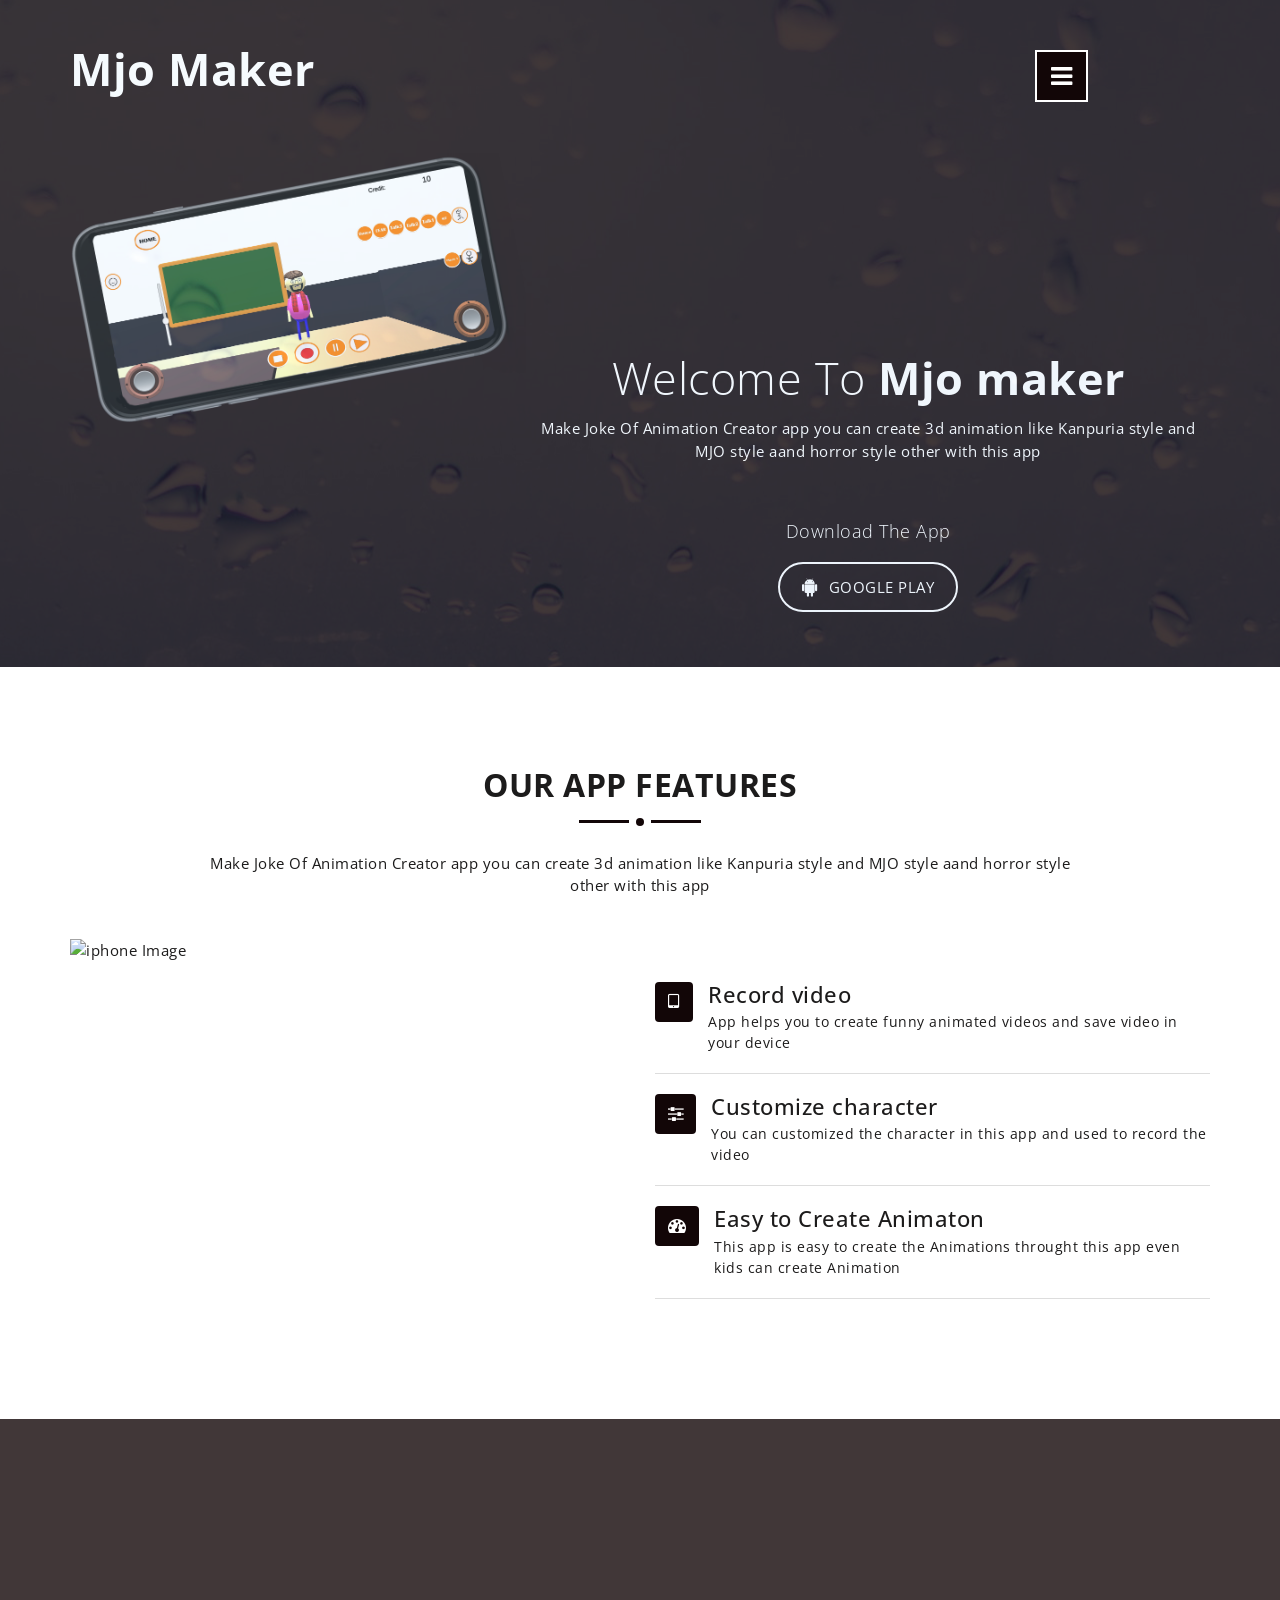
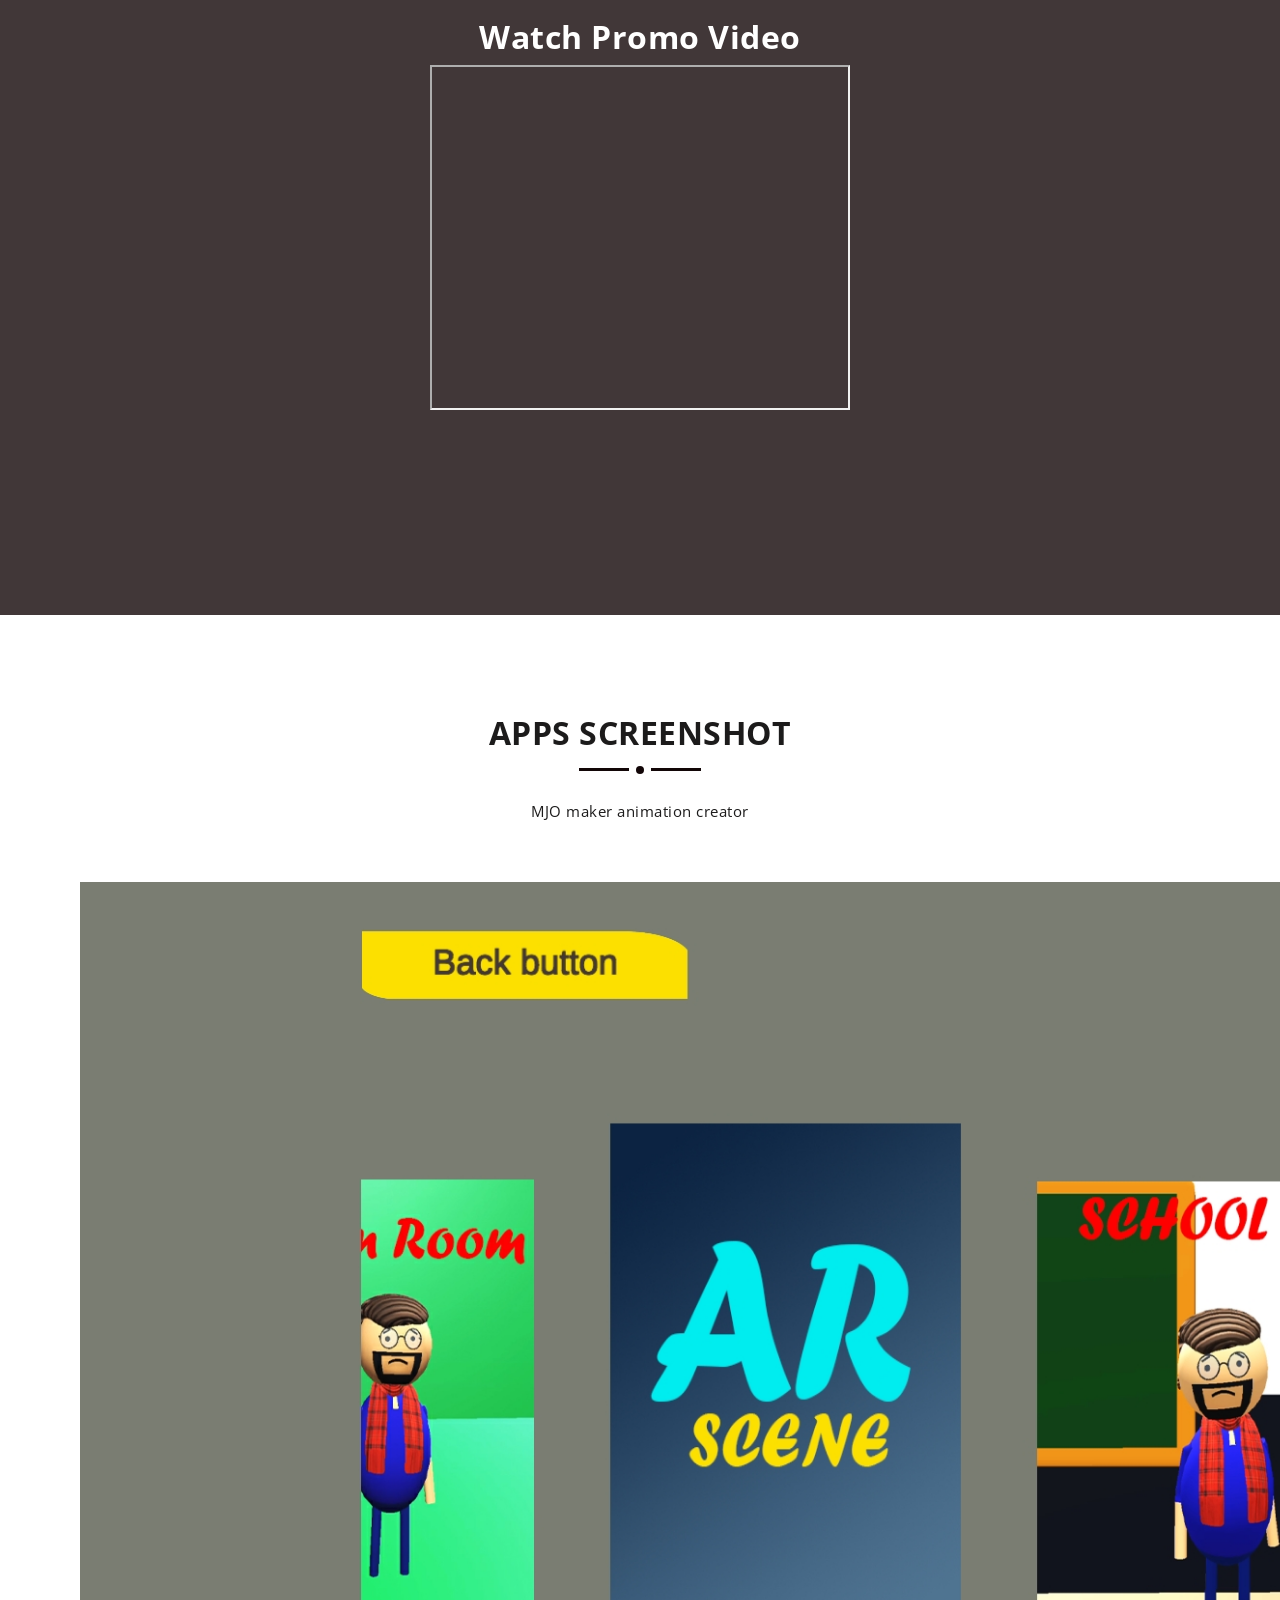
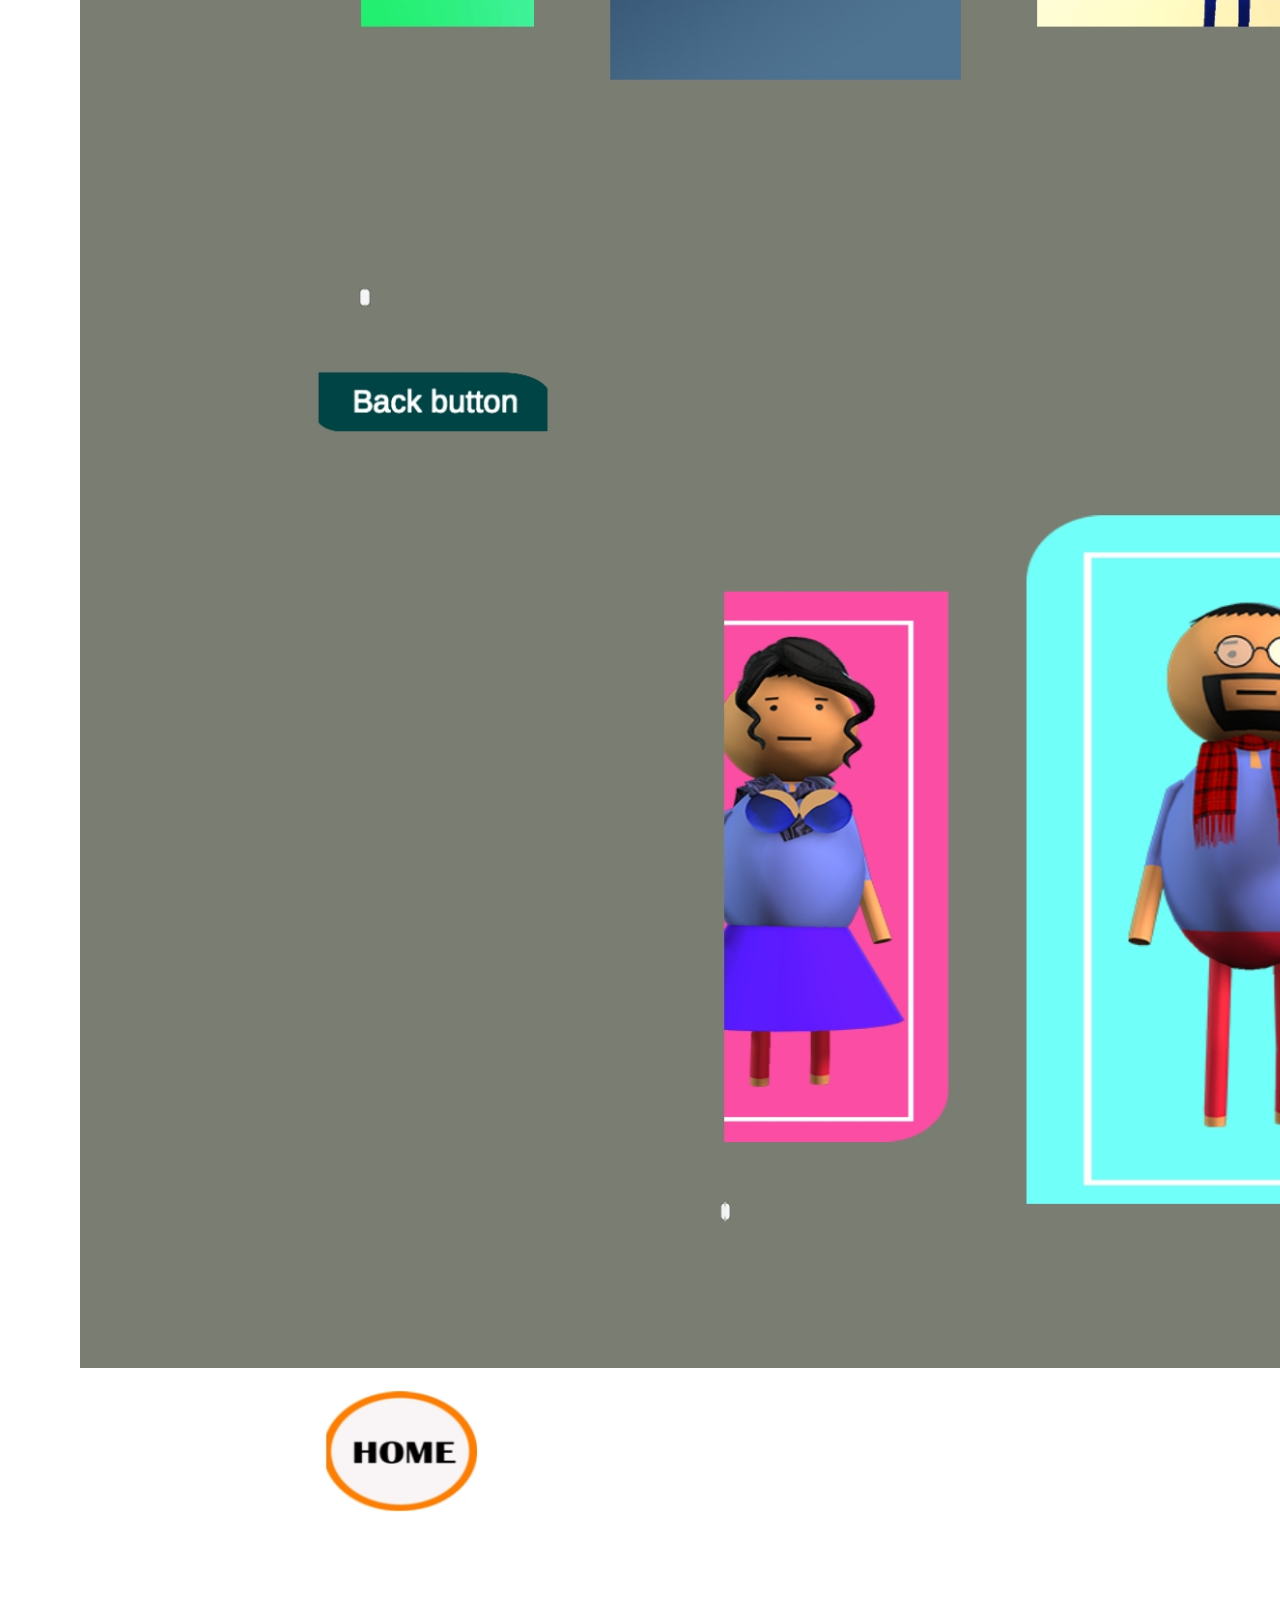
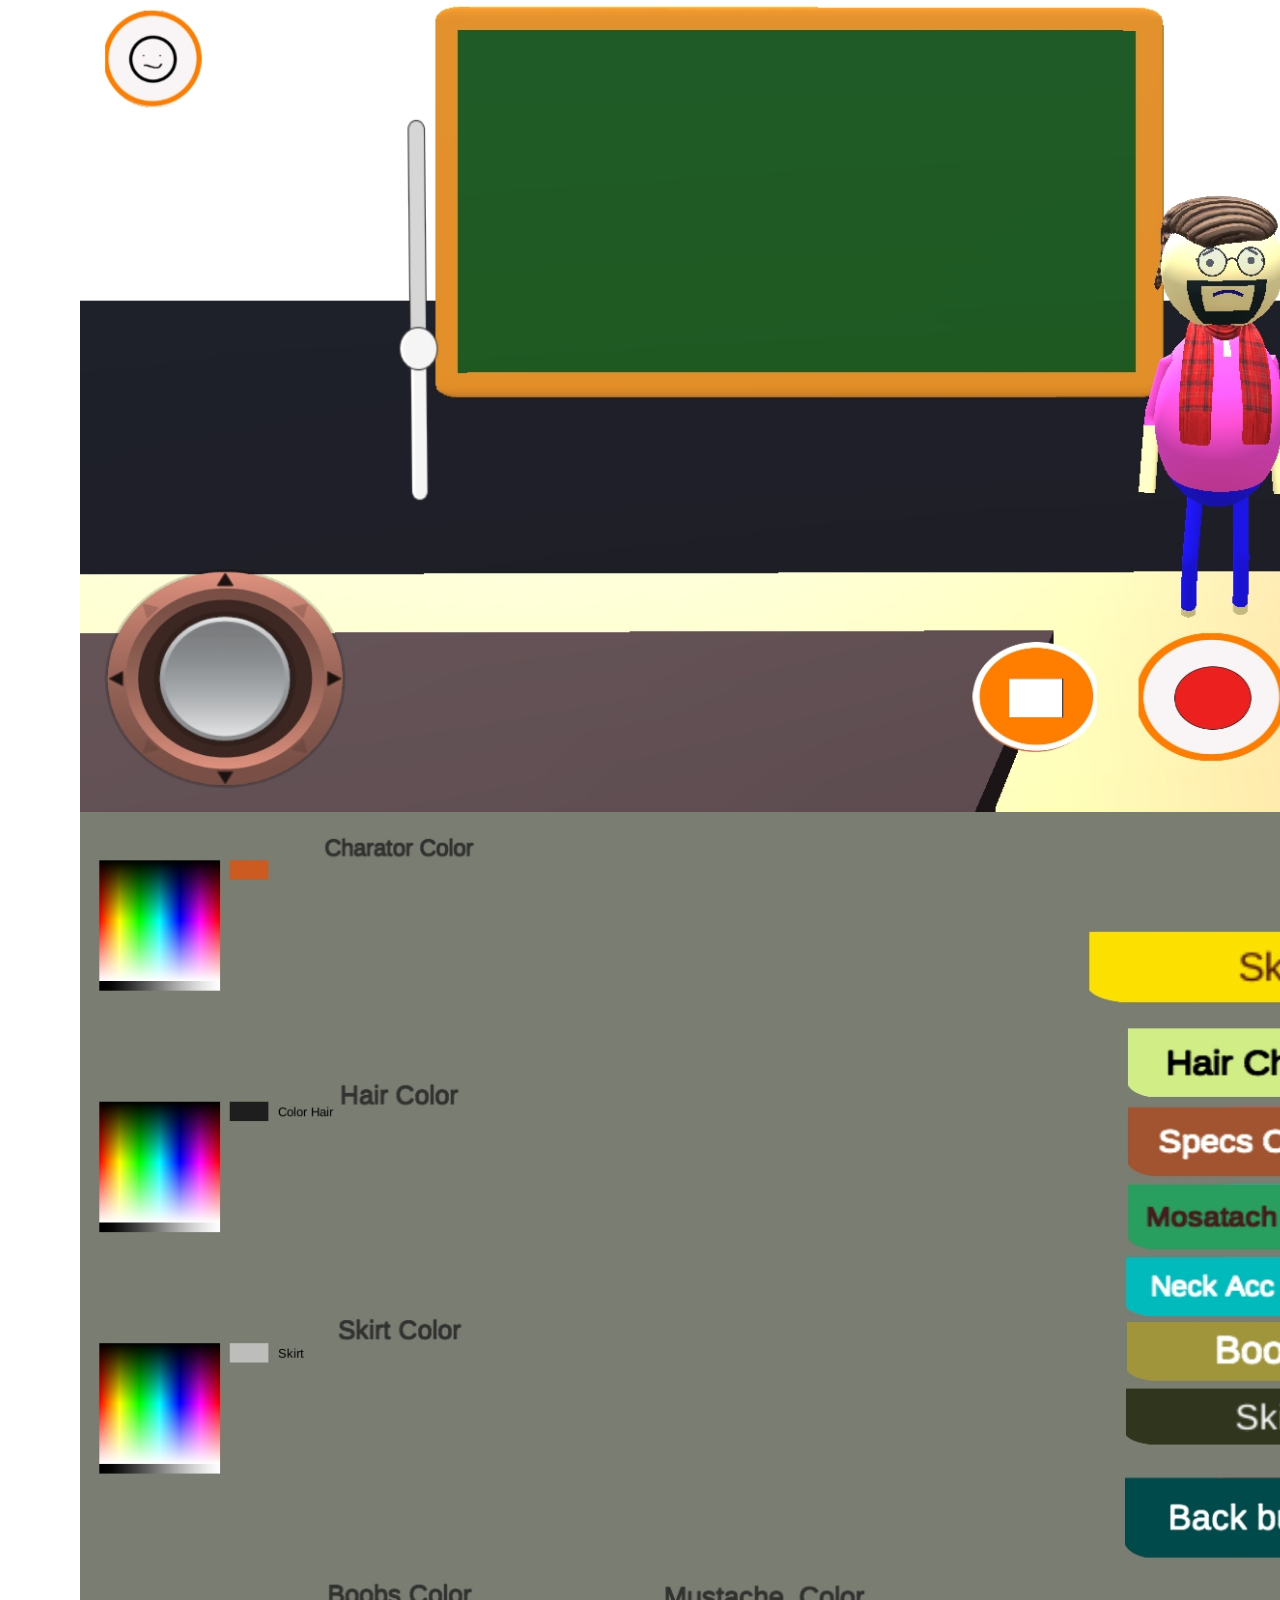
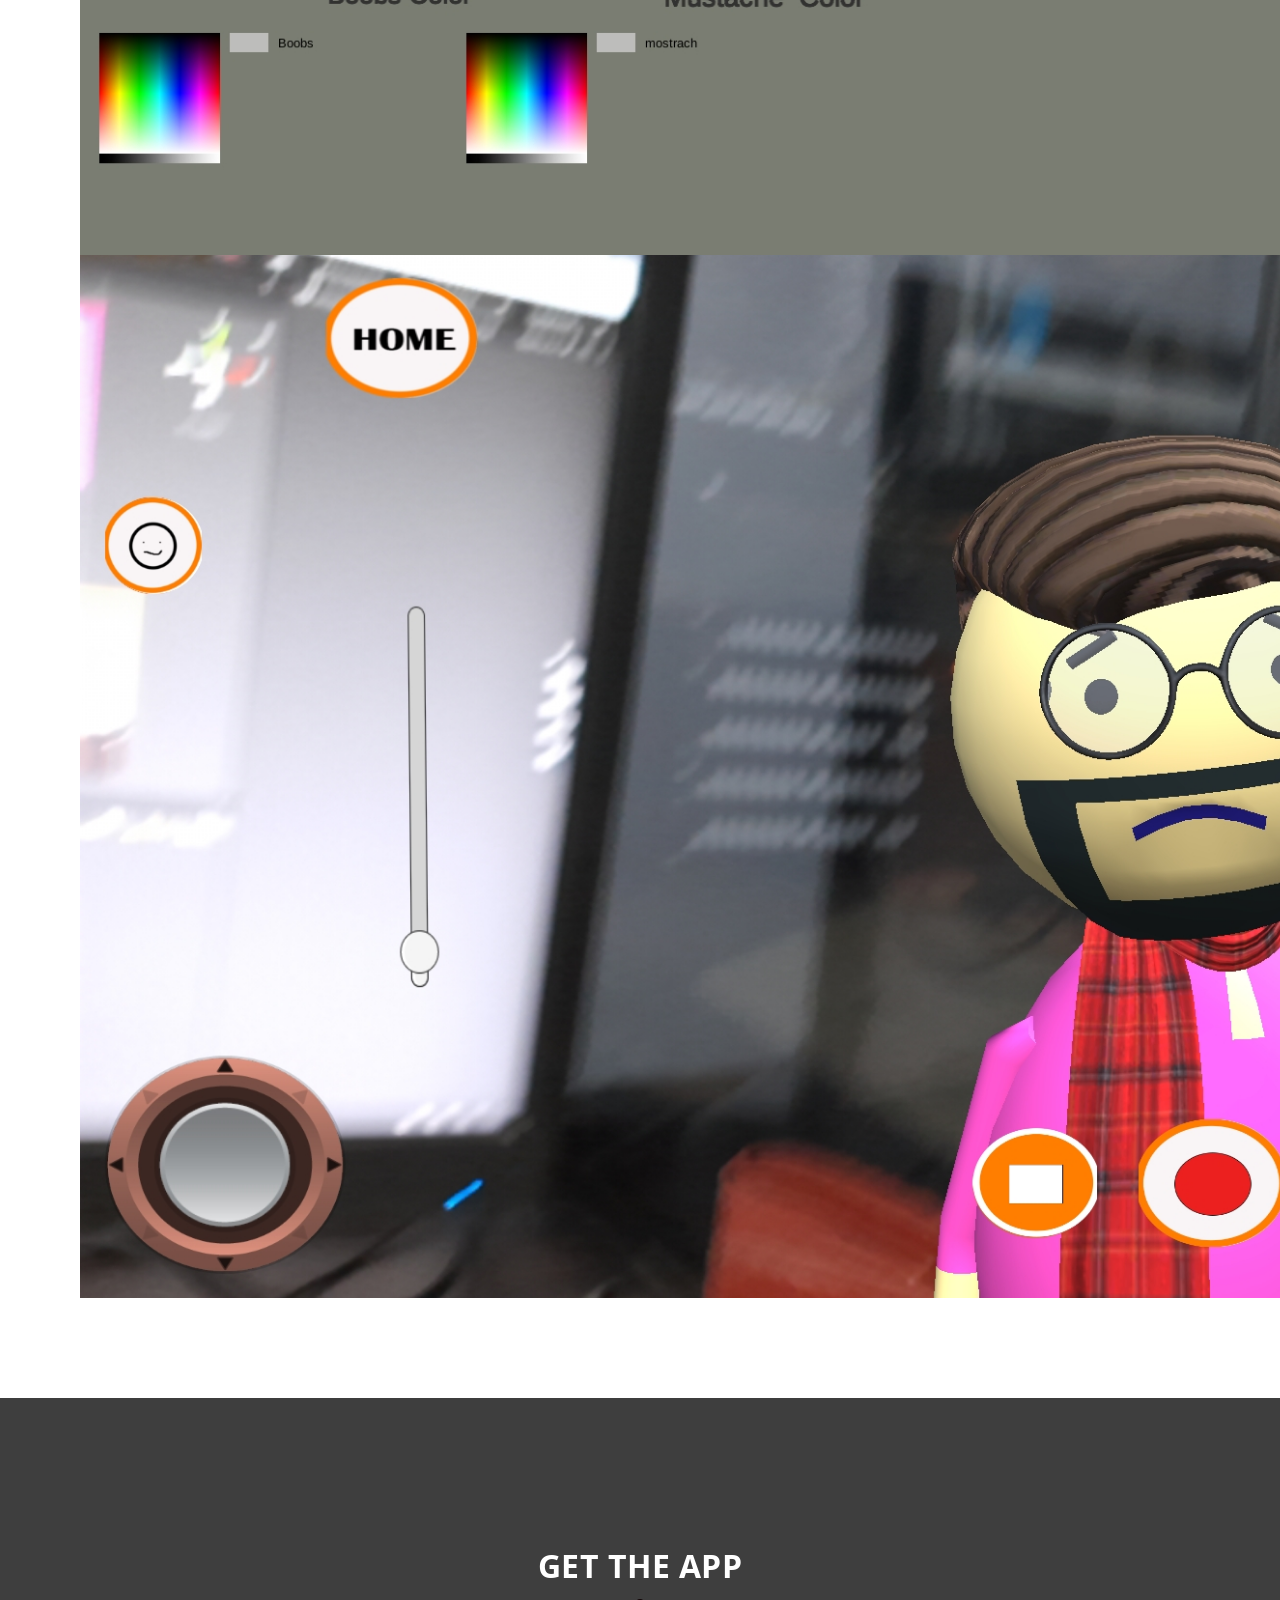
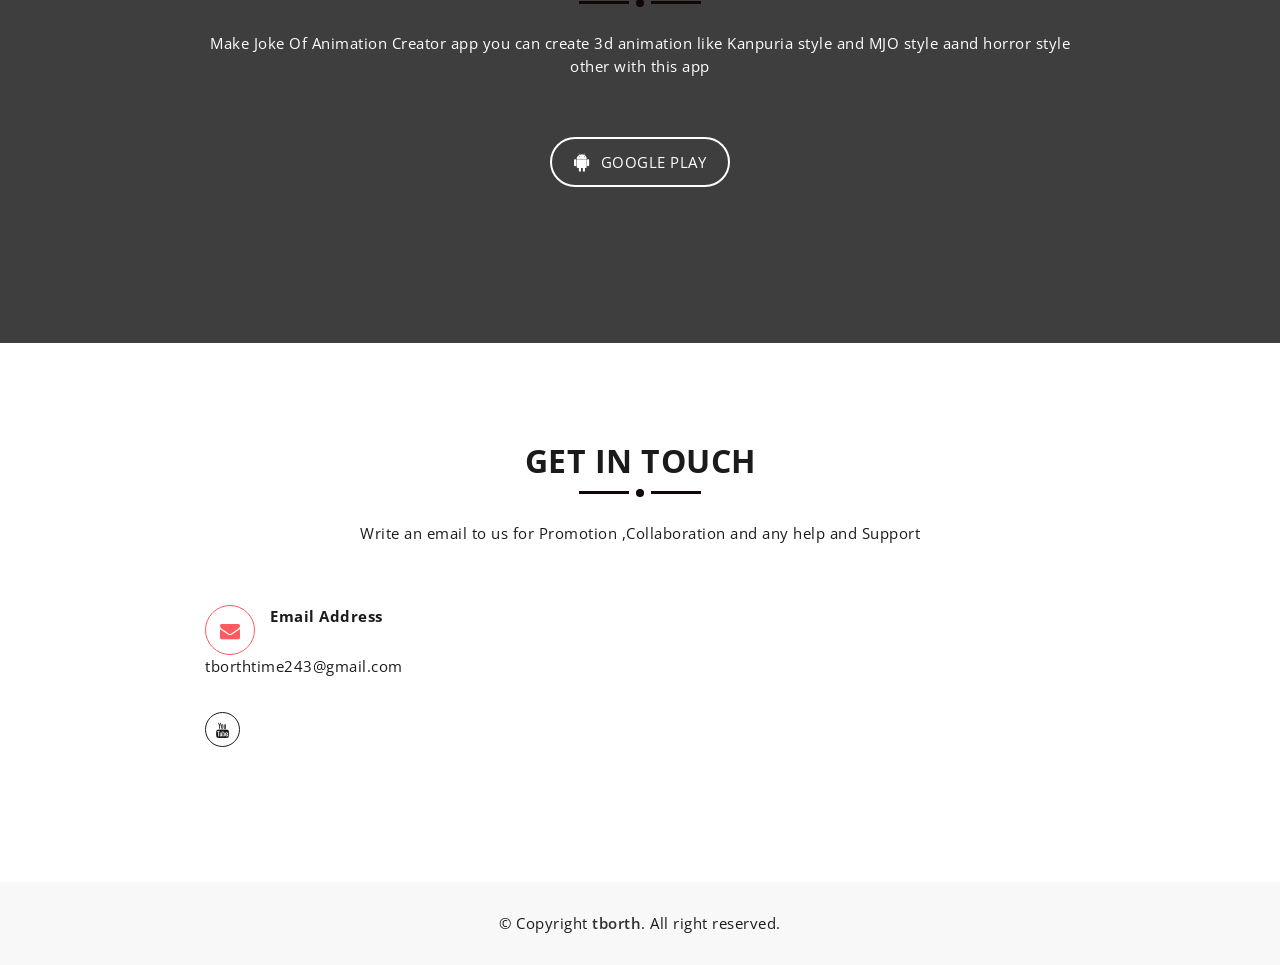
==== commit 2c7bec27: "fix" ====
--- a/index.html
+++ b/index.html
@@ -12,7 +12,7 @@
     <!-- Favicon -->
     <link rel="shortcut icon" type="image/icon" href="assets/images/MJOMaker.jpg"/>
     <!-- Font Awesome -->
-    <link href="../../maxcdn.bootstrapcdn.com/font-awesome/4.6.3/css/font-awesome.min.css" rel="stylesheet">
+    <link href="font-awesome/4.6.3/css/font-awesome.min.css" rel="stylesheet">
     <!-- Bootstrap -->
     <link href="assets/css/bootstrap.min.css" rel="stylesheet">
     <!-- Slick slider -->
@@ -544,7 +544,7 @@
 	<footer id="mu-footer" role="contentinfo">
 			<div class="container">
 				<div class="mu-footer-area">
-					<p class="mu-copy-right">&copy; Copyright <a rel="nofollow" href="http://markups.io/">markups.io</a>. All right reserved.</p>
+					<p class="mu-copy-right">&copy; Copyright <a rel="nofollow" href="https://tborth.com/">tborth</a>. All right reserved.</p>
 				</div>
 			</div>
 
@@ -554,7 +554,7 @@
 	
 	
     <!-- jQuery library -->
-    <script src="../../ajax.googleapis.com/ajax/libs/jquery/1.11.3/jquery.min.js"></script>
+    <script src="ajax.googleapis.com/ajax/libs/jquery/1.11.3/jquery.min.js"></script>
     <!-- Include all compiled plugins (below), or include individual files as needed -->
     <!-- Bootstrap -->
     <script src="assets/js/bootstrap.min.js"></script>
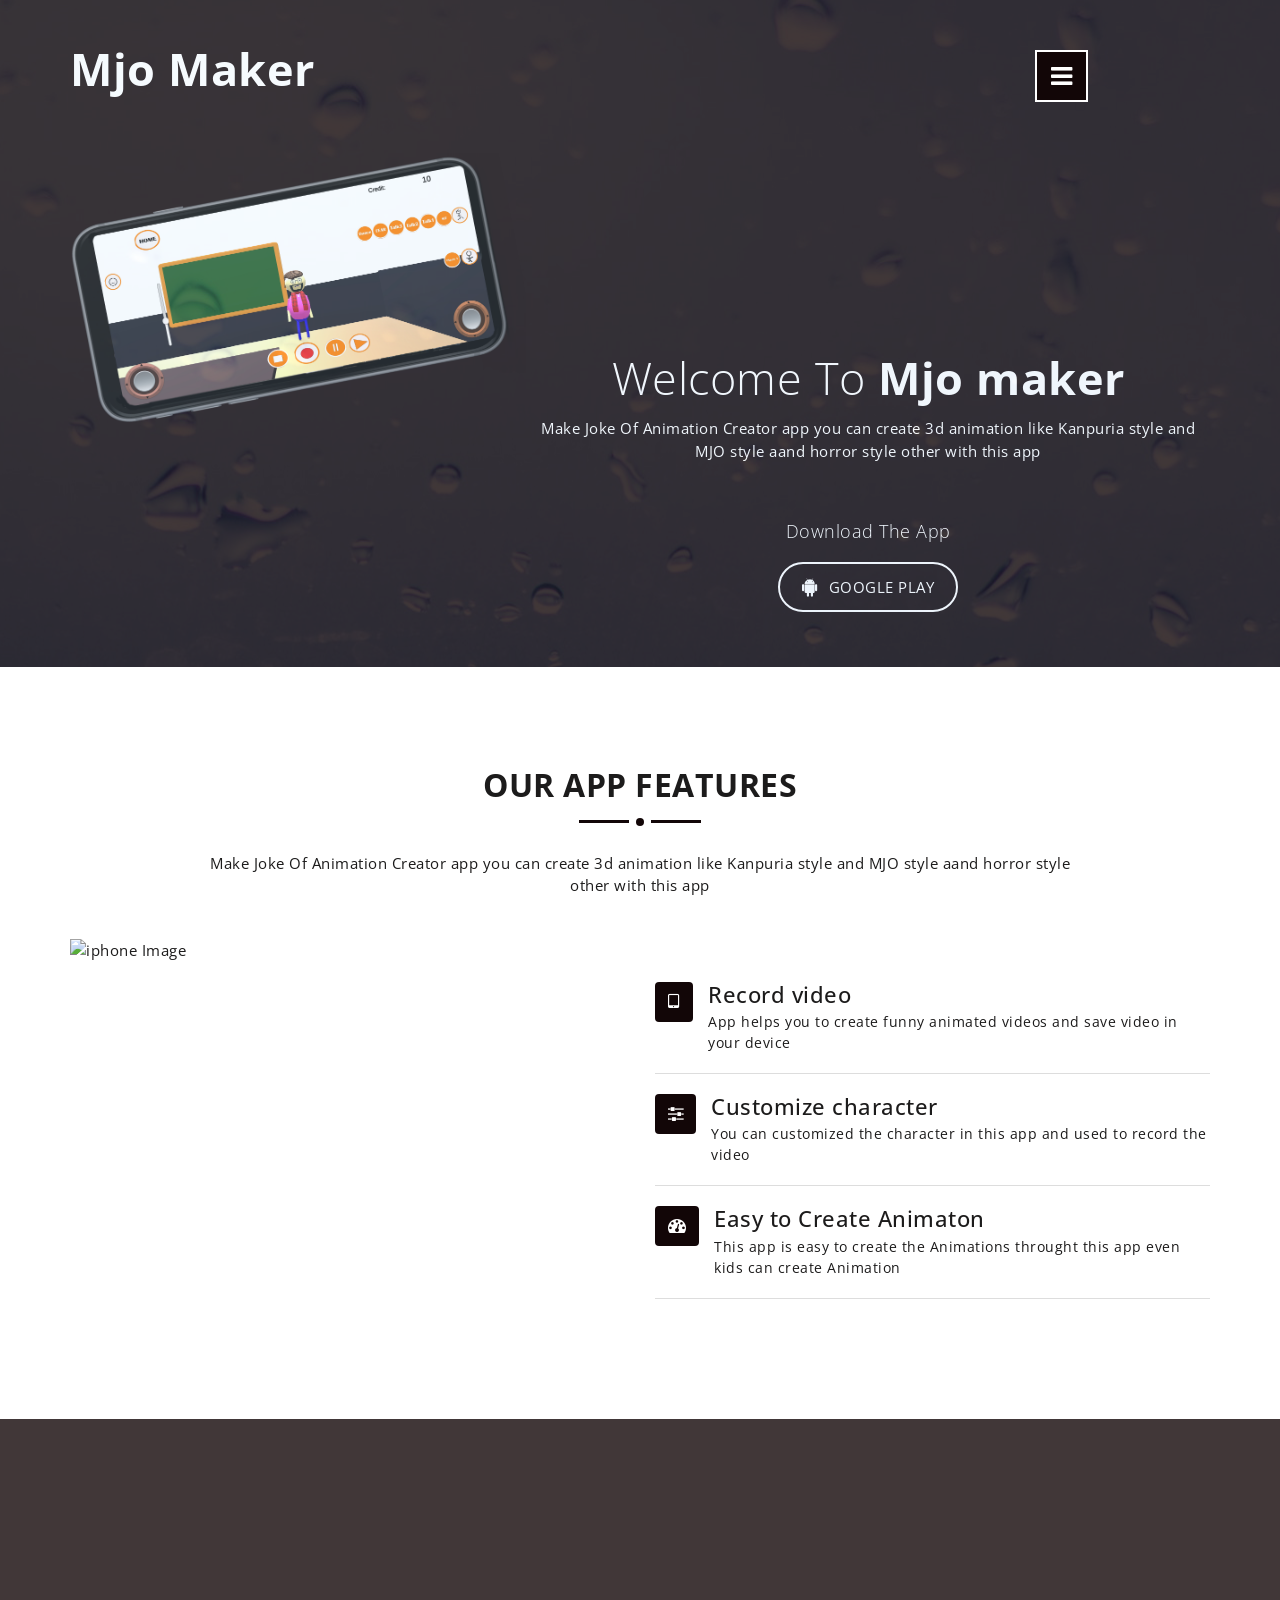
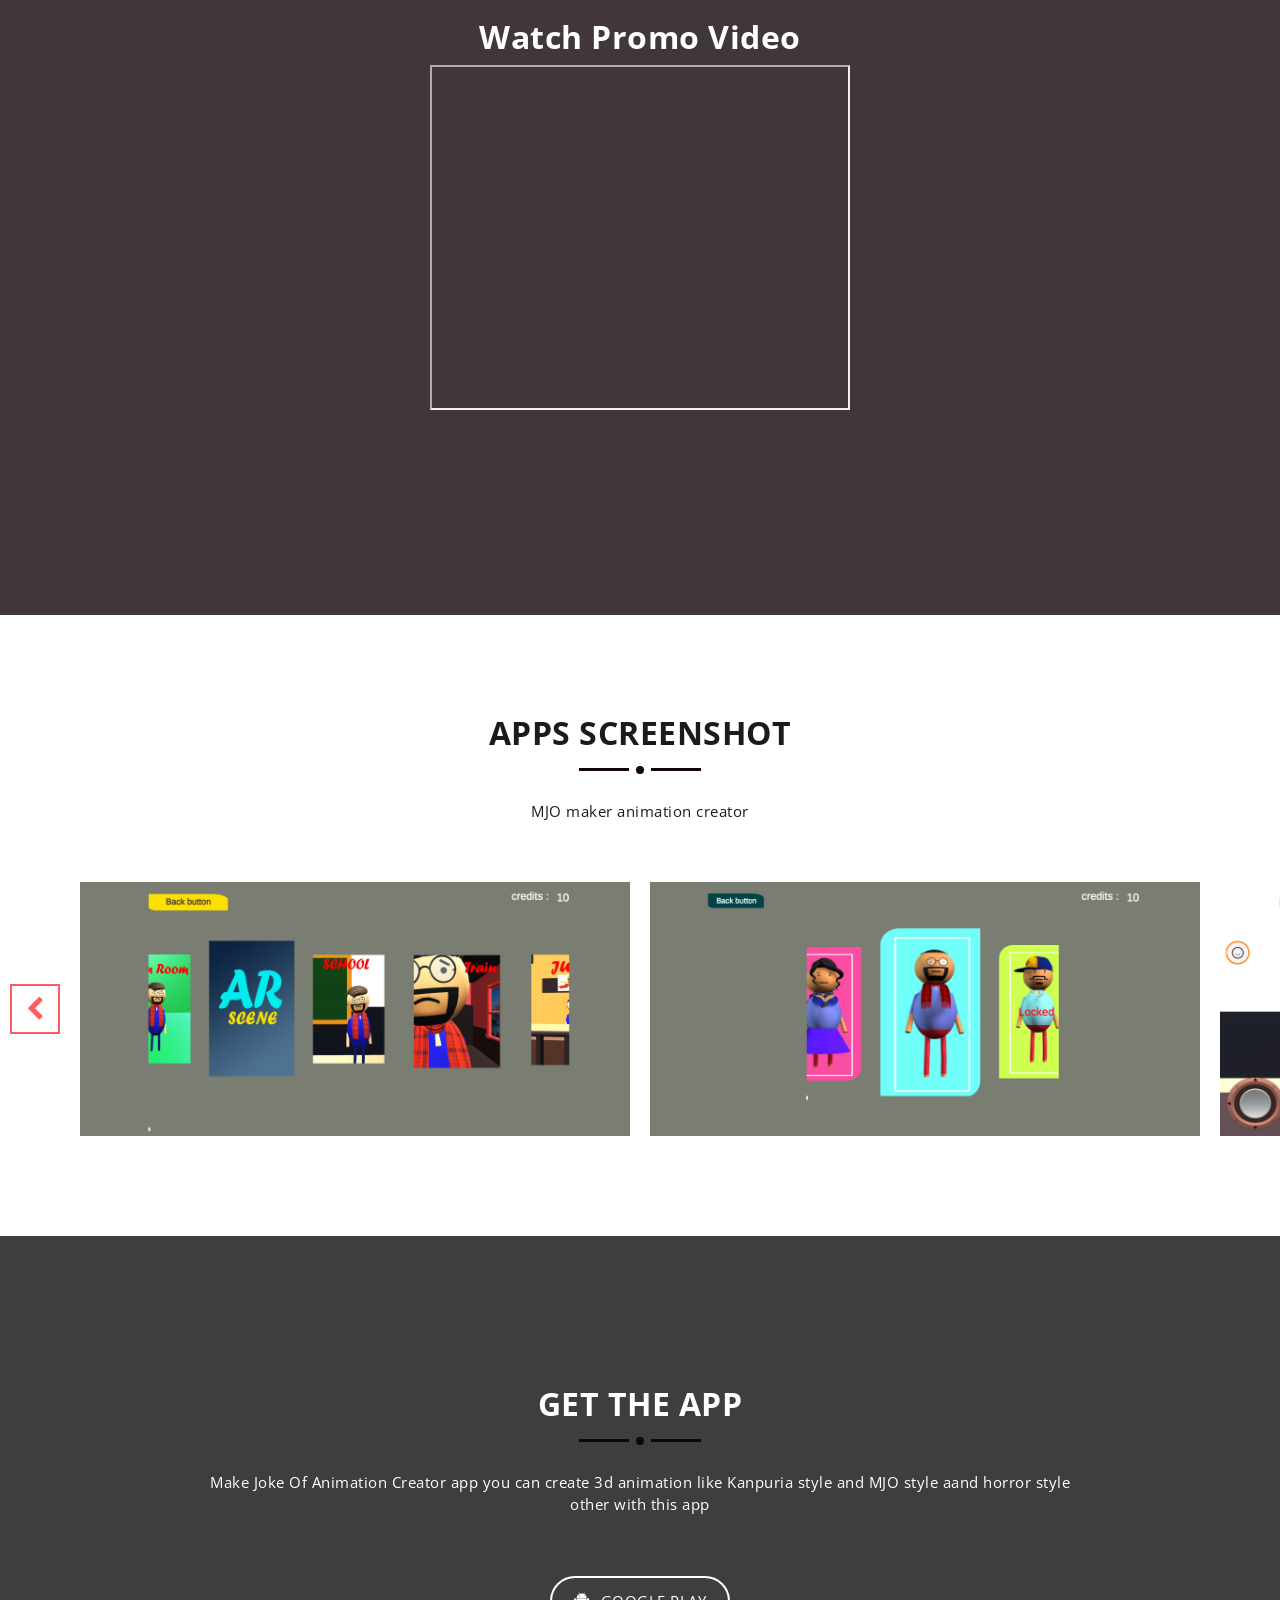
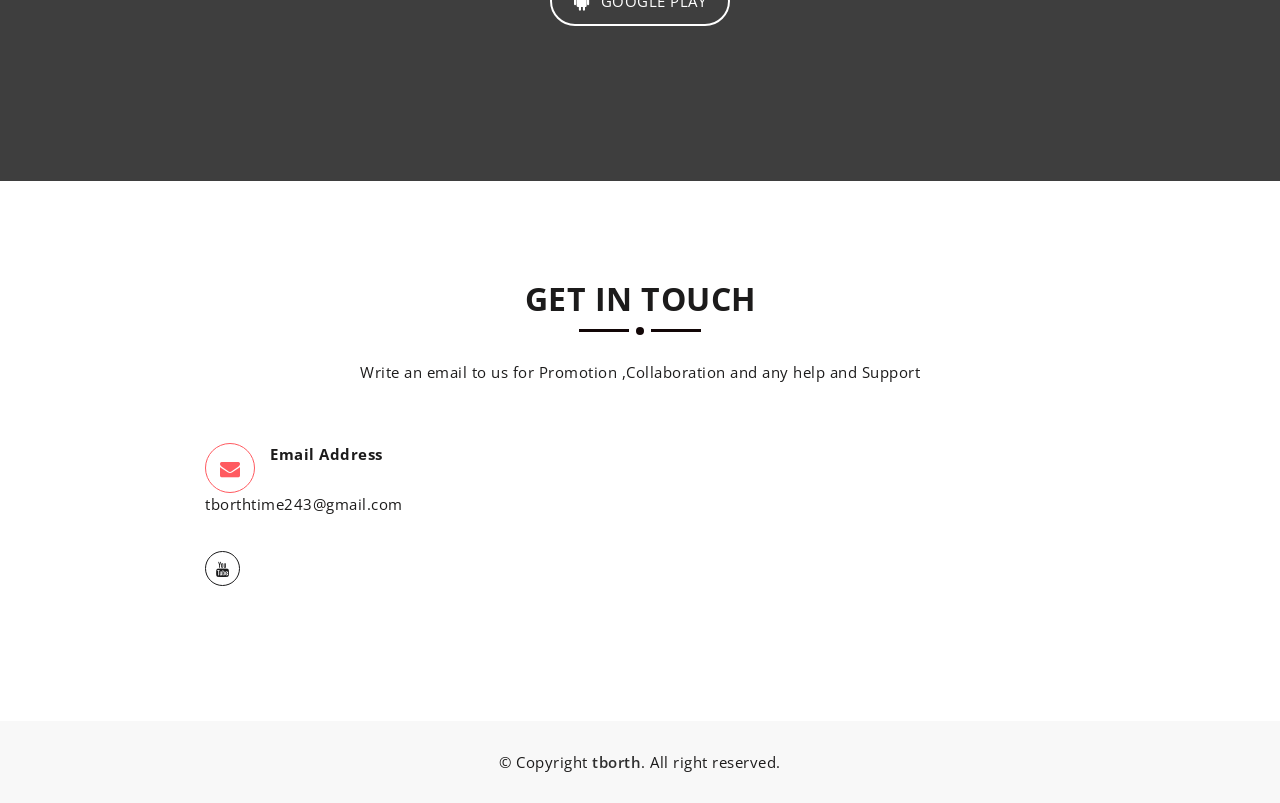
==== commit 742e400f: "Update index.html" ====
--- a/index.html
+++ b/index.html
@@ -1,12 +1,16 @@
 <!DOCTYPE html>
 <html lang="en">
   
-<!-- Mirrored from technext.github.io/apex_app/ by HTTrack Website Copier/3.x [XR&CO'2014], Sat, 09 Jul 2022 01:52:21 GMT -->
-<!-- Added by HTTrack --><meta http-equiv="content-type" content="text/html;charset=utf-8" /><!-- /Added by HTTrack -->
 <head>
     <meta charset="utf-8">
     <meta http-equiv="X-UA-Compatible" content="IE=edge">
     <meta name="viewport" content="width=device-width, initial-scale=1">
+    <meta property="og:locale" content="en_US" />
+     <meta property="og:type" content="website" />
+     <meta property="og:title" content="Make joke of (MJO) MAKER - Animation Creator />
+	 <meta name="author" content="Tborth">
+  <meta property="og:description" content="Make joke of (MJO) MAKER - Animation Creator is the tool help you to create 3d animation from moible phone" />
+  
     <!-- The above 3 meta tags *must* come first in the head; any other head content must come *after* these tags -->
     <title>MJO Maker : Home</title>
     <!-- Favicon -->
@@ -572,6 +576,4 @@
 	
     
   </body>
-
-<!-- Mirrored from technext.github.io/apex_app/ by HTTrack Website Copier/3.x [XR&CO'2014], Sat, 09 Jul 2022 01:53:48 GMT -->
-</html>+</html>
--- a/assets/css/theme-color/default-theme.css
+++ b/assets/css/theme-color/default-theme.css
@@ -1,9 +1,3 @@
-
-/*=======================================
-Template Design By MarkUps	
-Author URI : http://www.markups.io/
-========================================*/
-
 
 
 .mu-primary-btn:hover,
@@ -68,4 +62,4 @@
 .mu-faq-content .panel-default > .panel-heading + .panel-collapse > .panel-body {
 	border-top-color: #ff5a60;
 
-}+}
--- a/style.css
+++ b/style.css
@@ -1,11 +1,3 @@
-
-/*
-Template Name: Apex App	
-Author: MarkUps
-Author URI: http://www.markups.io/
-Version: 1.0
-*/
-
 
 /* Table of Content
 ==================================================
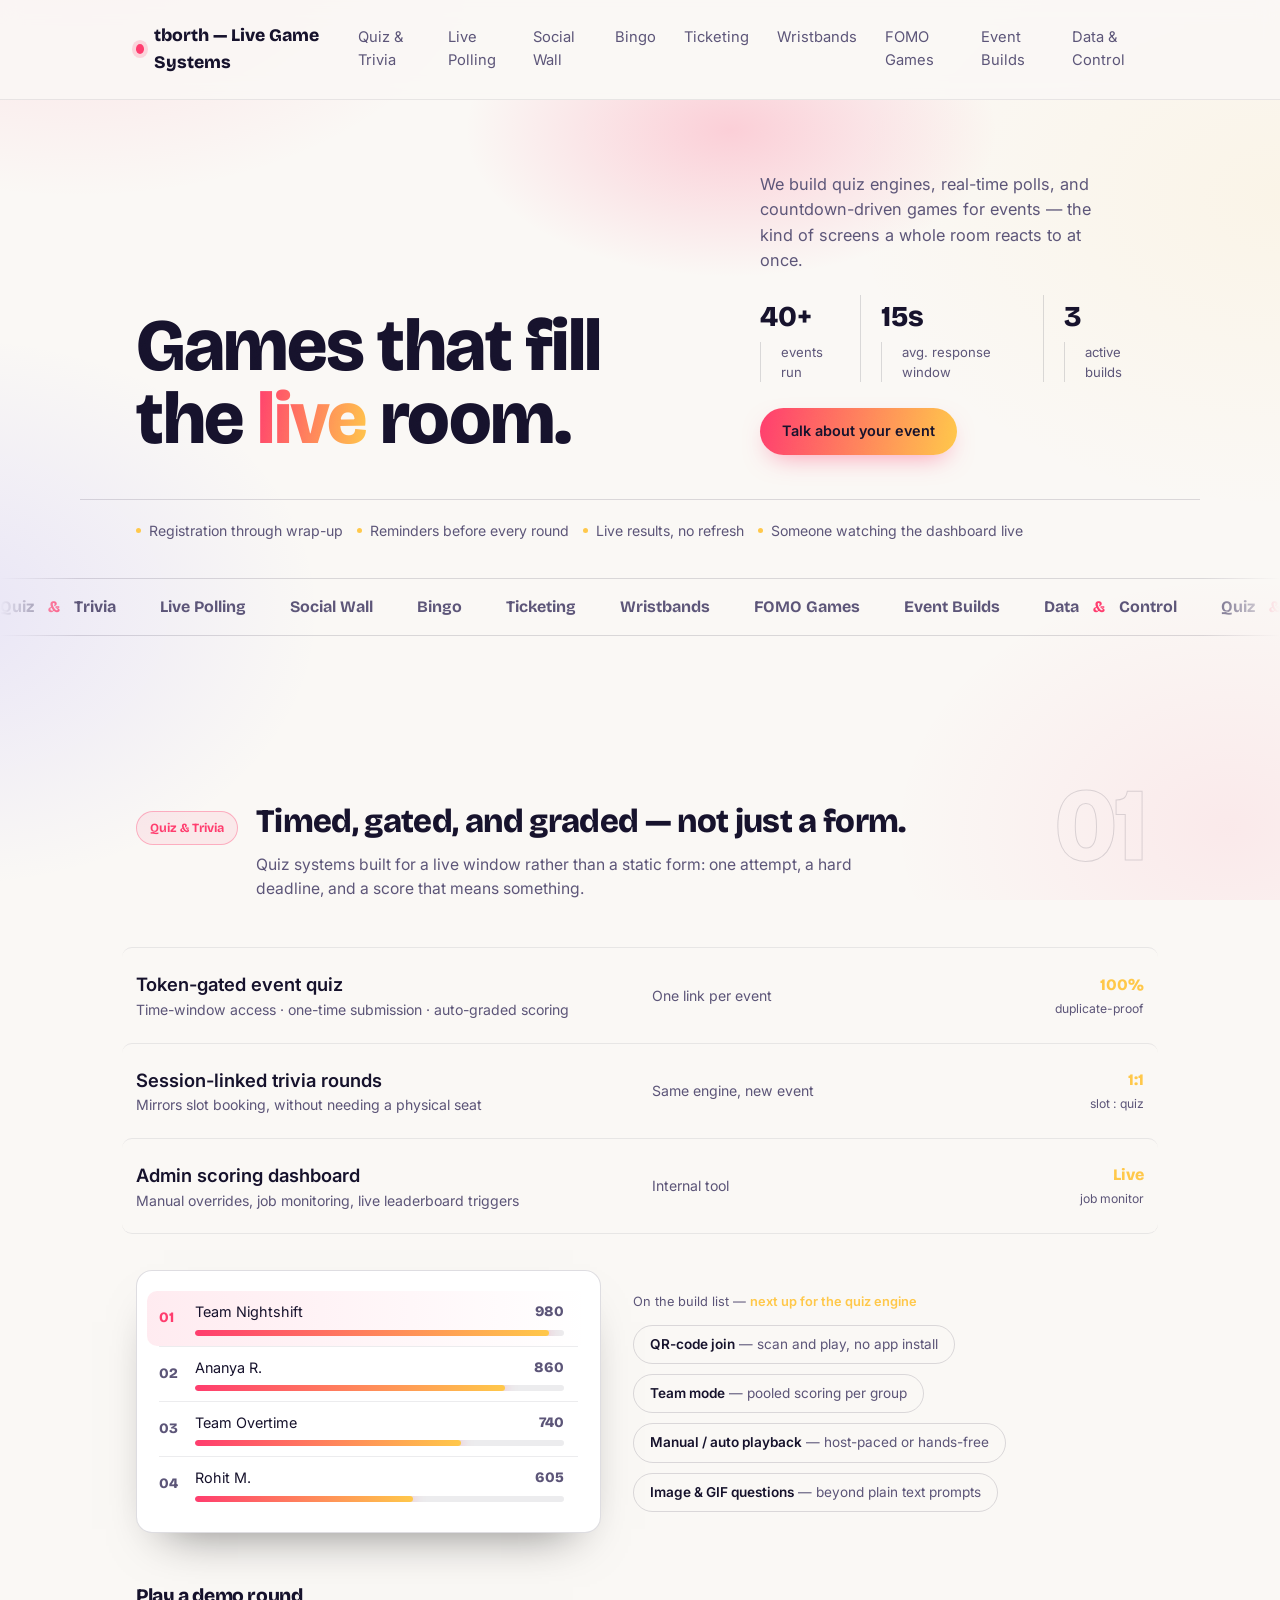
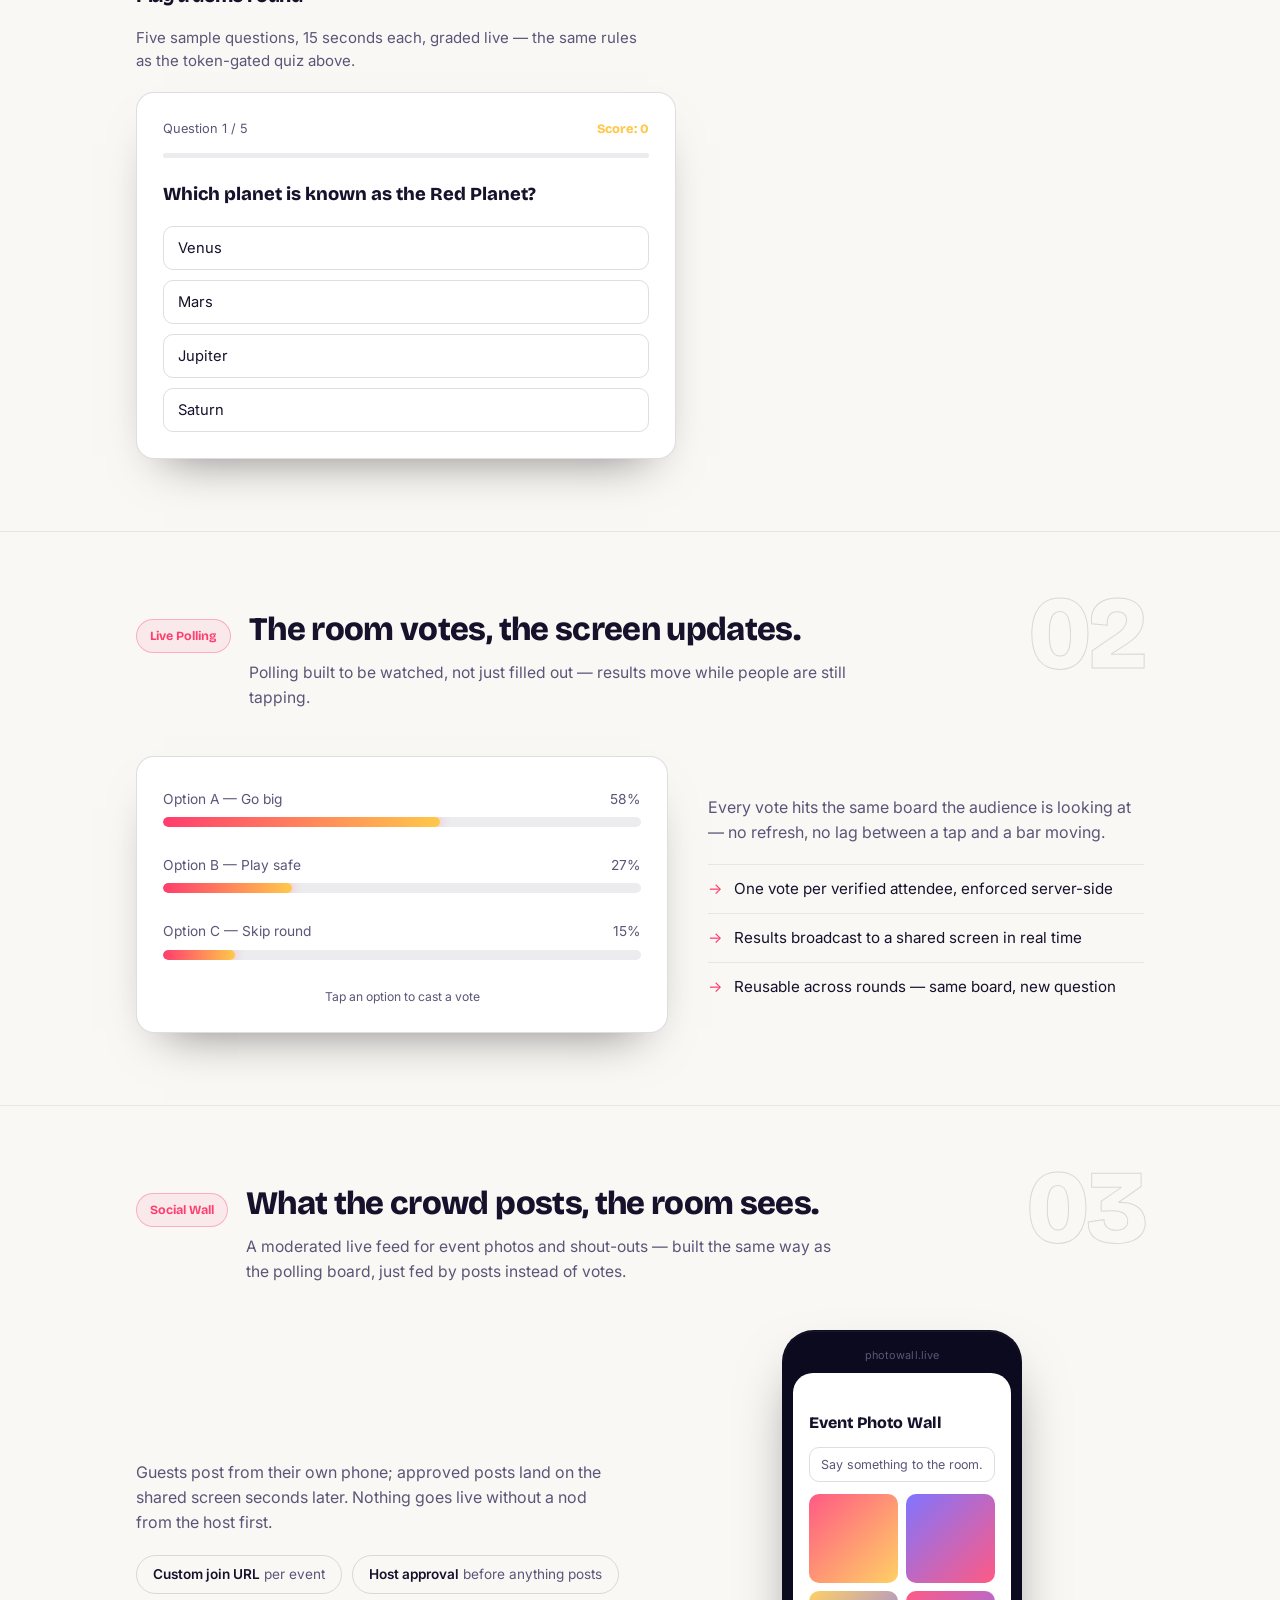
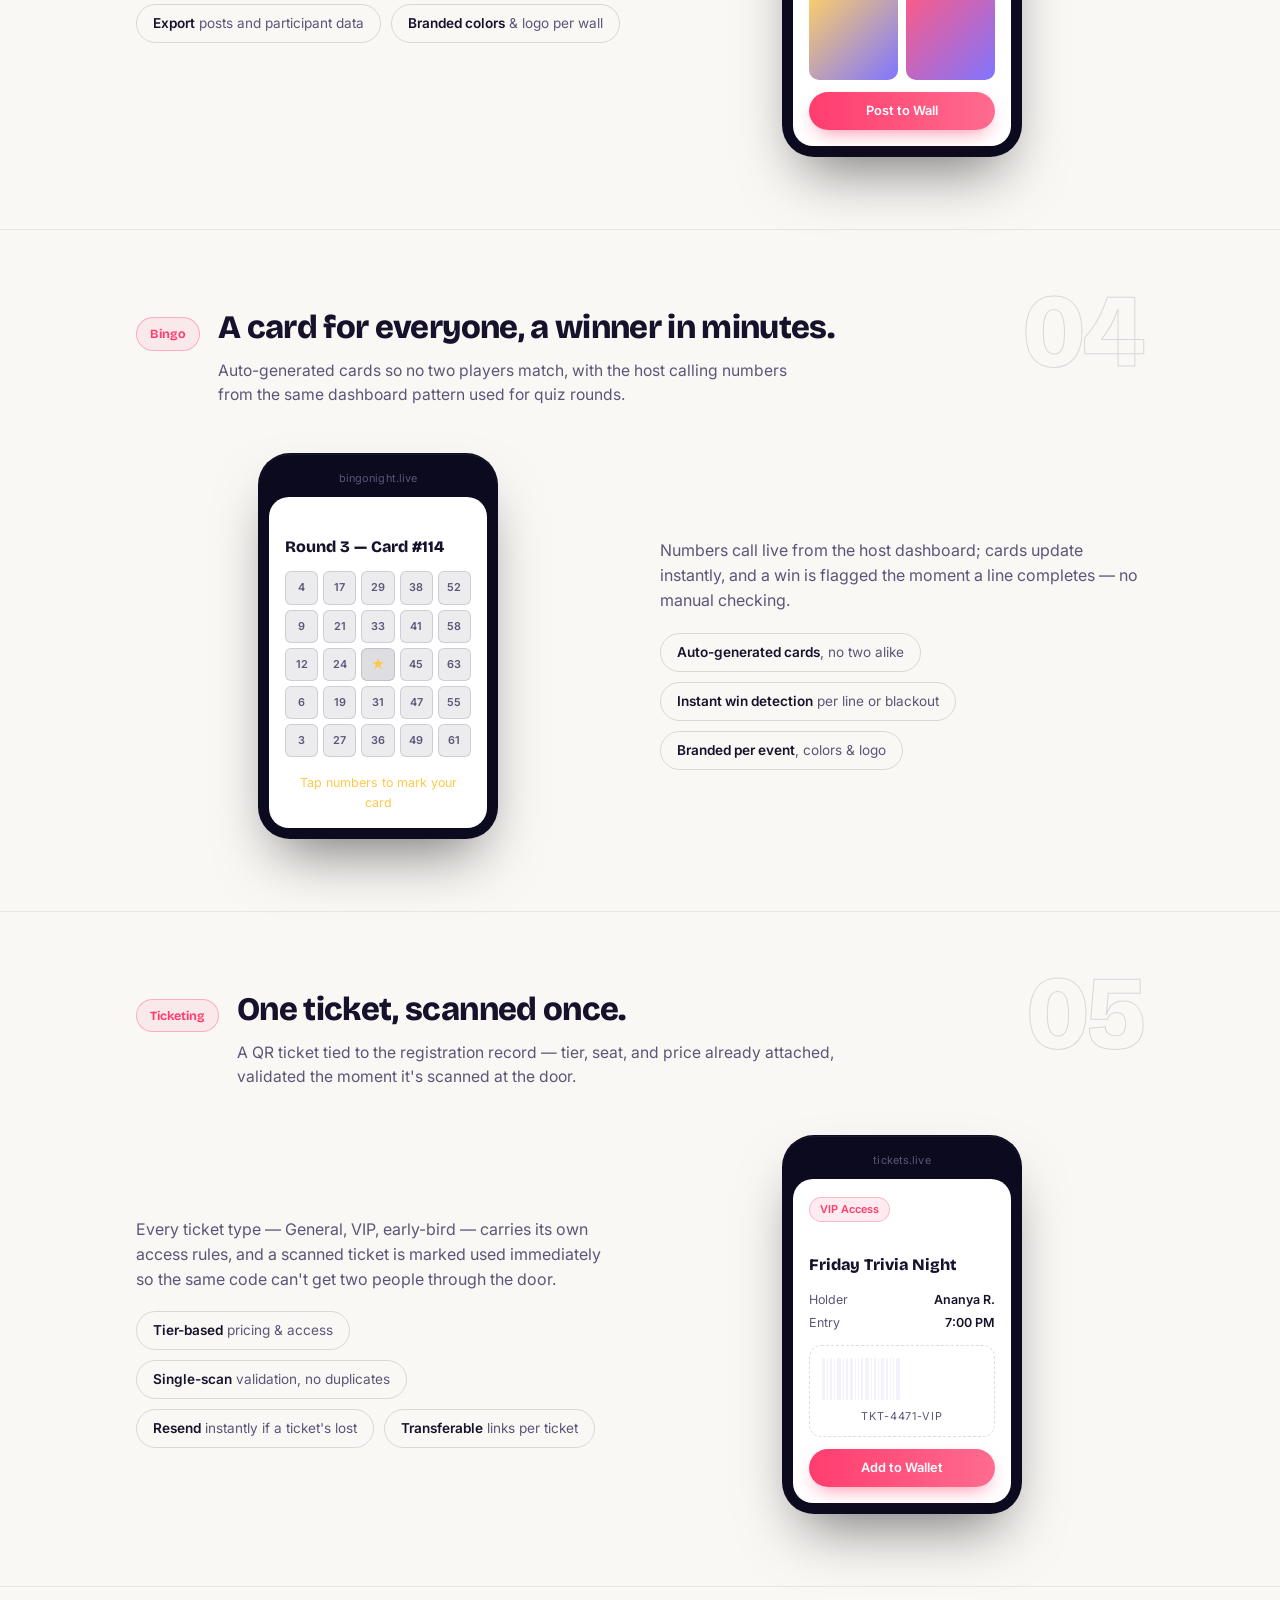
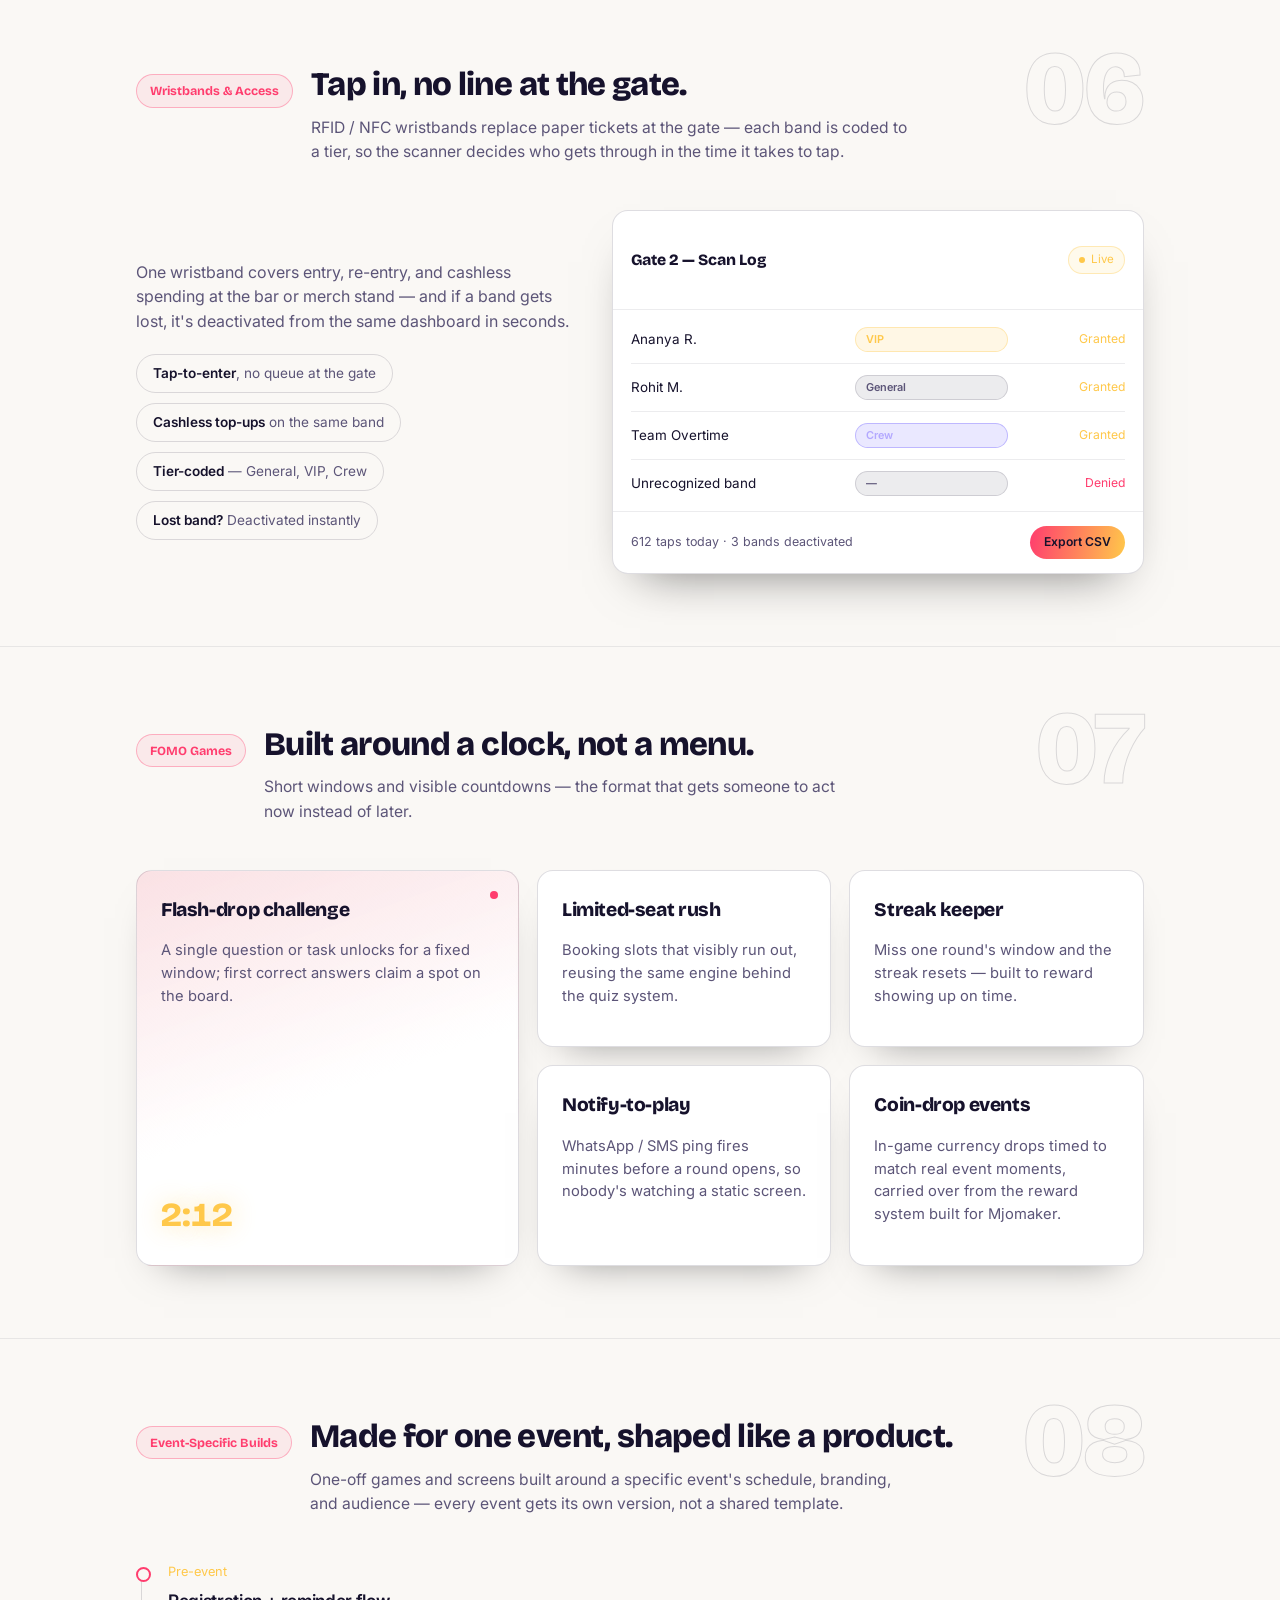
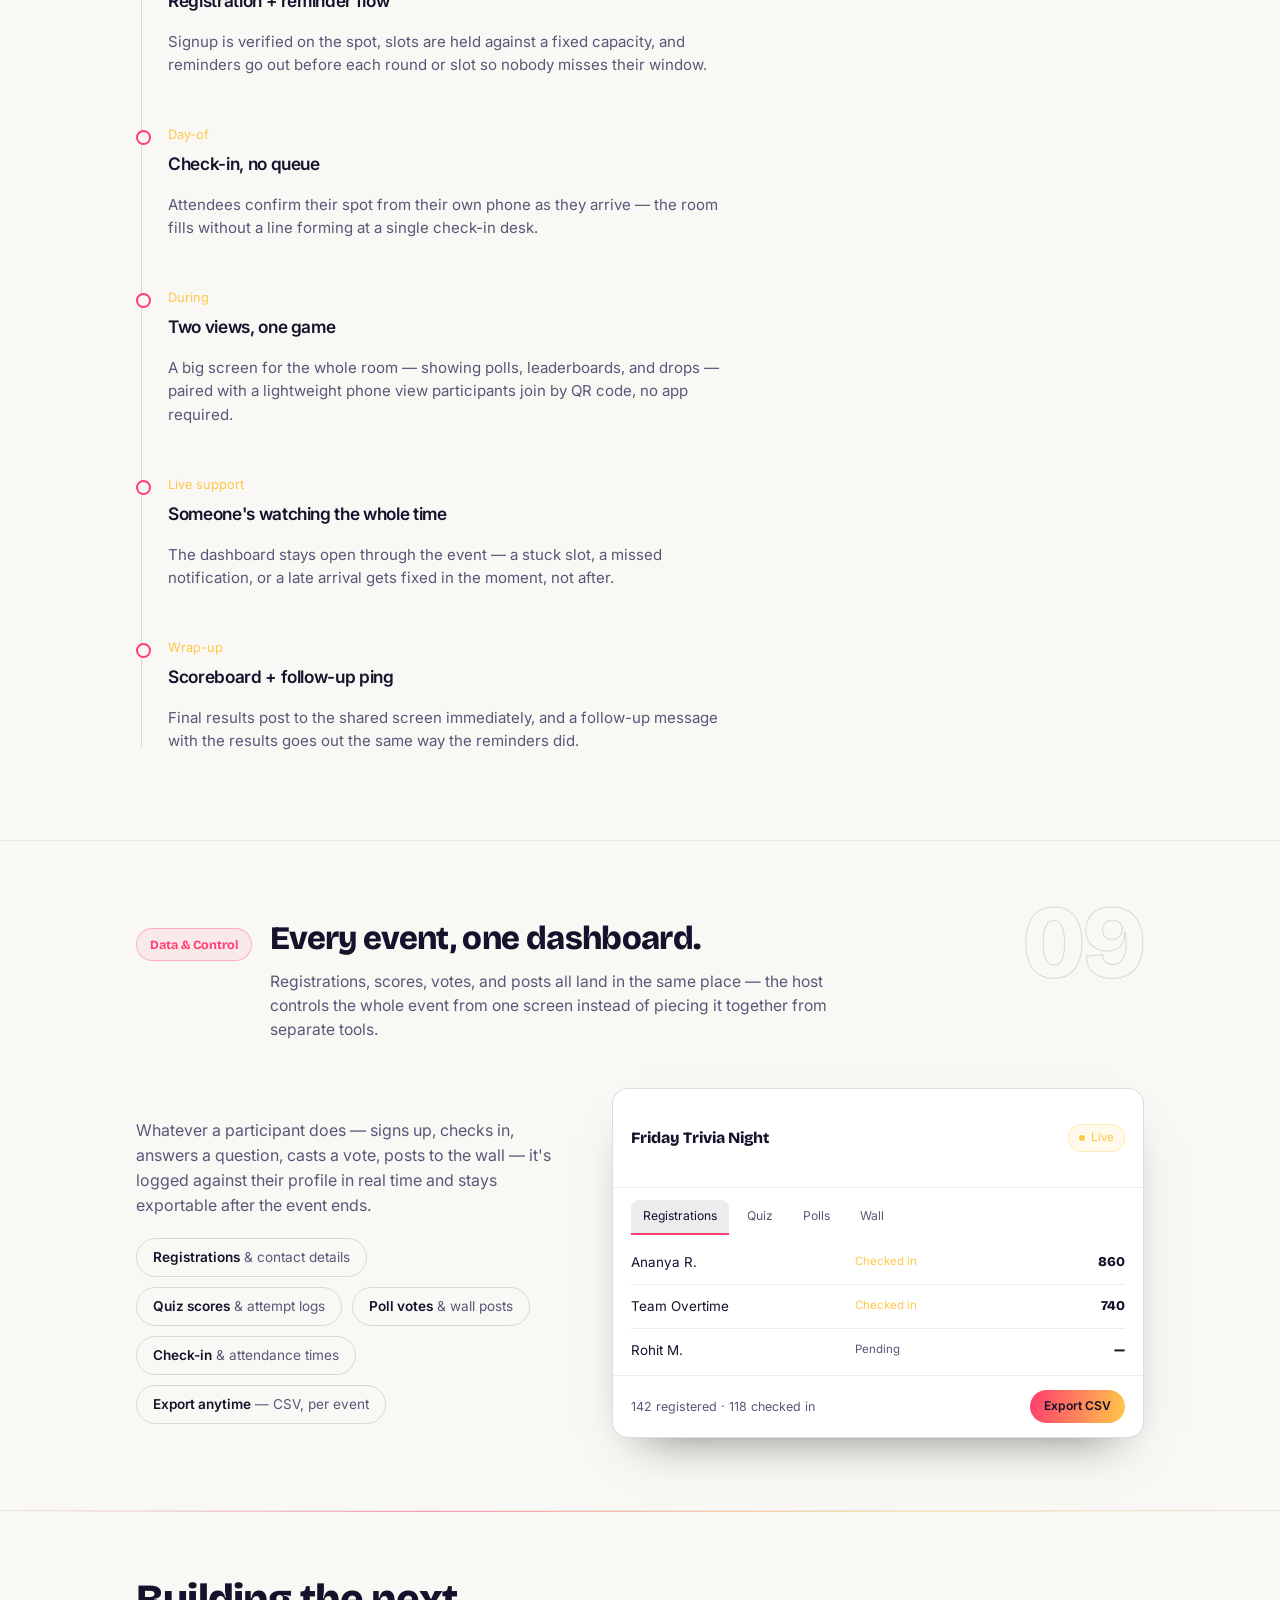
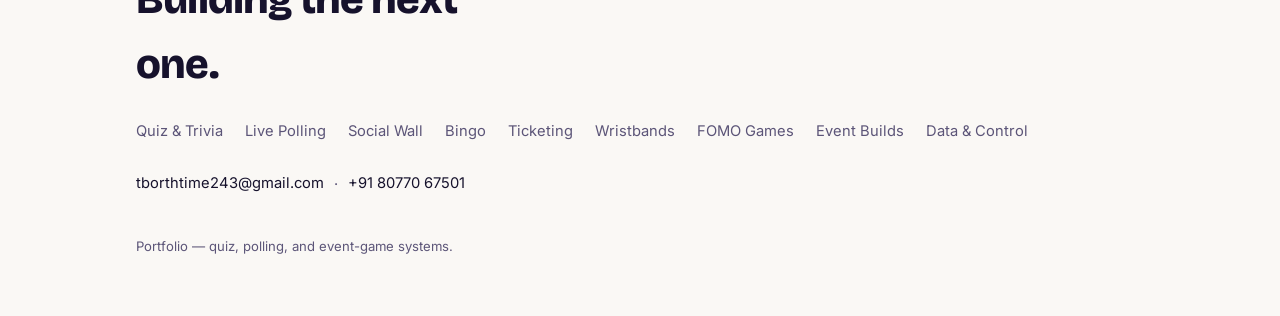
==== commit 819a96df: "fix ui" ====
--- a/index.html
+++ b/index.html
@@ -1,579 +1,1677 @@
 <!DOCTYPE html>
 <html lang="en">
-  
 <head>
-    <meta charset="utf-8">
-    <meta http-equiv="X-UA-Compatible" content="IE=edge">
-    <meta name="viewport" content="width=device-width, initial-scale=1">
-    <meta property="og:locale" content="en_US" />
-     <meta property="og:type" content="website" />
-     <meta property="og:title" content="Make joke of (MJO) MAKER - Animation Creator />
-	 <meta name="author" content="Tborth">
-  <meta property="og:description" content="Make joke of (MJO) MAKER - Animation Creator is the tool help you to create 3d animation from moible phone" />
-  
-    <!-- The above 3 meta tags *must* come first in the head; any other head content must come *after* these tags -->
-    <title>MJO Maker : Home</title>
-    <!-- Favicon -->
-    <link rel="shortcut icon" type="image/icon" href="assets/images/MJOMaker.jpg"/>
-    <!-- Font Awesome -->
-    <link href="font-awesome/4.6.3/css/font-awesome.min.css" rel="stylesheet">
-    <!-- Bootstrap -->
-    <link href="assets/css/bootstrap.min.css" rel="stylesheet">
-    <!-- Slick slider -->
-    <link href="assets/css/slick.css" rel="stylesheet">
-    <!-- Theme color -->
-    <link id="switcher" href="assets/css/theme-color/default-theme.css" rel="stylesheet">
-
-
-    <!-- Main Style -->
-    <link href="style.css" rel="stylesheet">
-
-    <!-- Fonts -->
-
-    <!-- Open Sans for body and title font -->
-	<link href="https://fonts.googleapis.com/css?family=Open+Sans:300,400,400i,600,700,800" rel="stylesheet">
- 
- 
-	
-    <!-- HTML5 shim and Respond.js for IE8 support of HTML5 elements and media queries -->
-    <!-- WARNING: Respond.js doesn't work if you view the page via file:// -->
-    <!--[if lt IE 9]>
-      <script src="https://oss.maxcdn.com/html5shiv/3.7.2/html5shiv.min.js"></script>
-      <script src="https://oss.maxcdn.com/respond/1.4.2/respond.min.js"></script>
-    <![endif]-->
-  </head>
-  <body>
-
-  
-  	
-  	<!-- Start Header -->
-	<header id="mu-header" class="" role="banner">
-		<div class="mu-header-overlay">
-			<div class="container">
-				<div class="mu-header-area">
-
-					<!-- Start Logo -->
-					<div class="mu-logo-area">
-						<!-- text based logo -->
-						<a class="mu-logo" href="#">Mjo Maker</a>
-						<!-- image based logo -->
-						<!-- <a class="mu-logo" href="#"><img src="assets/images/logo.png" alt="logo img"></a> -->
-					</div>
-					<!-- End Logo -->
-
-					<!-- Start header featured area -->
-					<div class="mu-header-featured-area">
-						<div class="mu-header-featured-img">
-							<img src="assets/images/phone1.png" alt="iphone image">
-						</div>
-
-						<div class="mu-header-featured-content">
-							<h1>Welcome To <span>Mjo maker</span></h1>
-							<p>Make Joke Of Animation Creator app you can create 3d animation like Kanpuria style
-								 and MJO style aand horror style other with this app
-								
-								</p>
-
-							<div class="mu-app-download-area">
-								<h4>Download The App</h4>
-								<!-- <a class="mu-apple-btn" href="#"><i class="fa fa-apple"></i><span>apple store</span></a> -->
-								<a class="mu-google-btn" href="https://play.google.com/store/apps/details?id=com.tborth.Mjomaker&hl=en_IN&gl=US"><i class="fa fa-android"></i><span>google play</span></a>
-								<!-- <a class="mu-windows-btn" href="#"><i class="fa fa-windows"></i><span>windows store</span></a> -->
-							</div>
-
-						</div>
-					</div>
-					<!-- End header featured area -->
-
-				</div>
-			</div>
-		</div>
-	</header>
-	<!-- End Header -->
-
-	<!-- Start Menu -->
-	<button class="mu-menu-btn">
-		<i class="fa fa-bars"></i>
-	</button>
-	<div class="mu-menu-full-overlay">
-		<div class="mu-menu-full-overlay-inner">
-			<a class="mu-menu-close-btn" href="#"><span class="mu-line"></span></a>
-			<nav class="mu-menu" role="navigation">
-				<ul>
-					<li><a href="#mu-header">Header</a></li>
-					<li><a href="#mu-feature">App Feature</a></li>
-					<li><a href="#mu-video">Promo Video</a></li>
-					<li><a href="#mu-apps-screenshot">Apps Screenshot</a></li>
-					<li><a href="#mu-download">Download</a></li>
-					<li><a href="#mu-faq">FAQ</a></li>
-					<li><a href="#mu-contact">Get In Touch</a></li>
-				</ul>
-			</nav>
-		</div>
-	</div>
-	<!-- End Menu -->
-
-	
-	
-	<!-- Start main content -->
-		
-	<main role="main">
-
-		<!-- Start Feature -->
-		<section id="mu-feature">
-			<div class="container">
-				<div class="row">
-					<div class="col-md-12">
-						<div class="mu-feature-area">
-
-							<div class="mu-title-area">
-								<h2 class="mu-title">OUR APP FEATURES</h2>
-								<span class="mu-title-dot"></span>
-								<p>Make Joke Of Animation Creator app you can create 3d animation like Kanpuria style
-									 and MJO style aand horror style other with this app
-								</p>
-							</div>
-
-							<!-- Start Feature Content -->
-							<div class="mu-feature-content">
-								<div class="row">
-									<div class="col-md-6">
-										<div class="mu-feature-content-left">
-											<img class="mu-profile-img" src="assets/images/MjoMaker.png" alt="iphone Image">
-										</div>
-									</div>
-									<div class="col-md-6">
-										<div class="mu-feature-content-right">
-
-											<!-- Start single feature item -->
-											<div class="media">
-						                        <div class="media-left">
-						                        	<button class="btn mu-feature-btn" type="button">
-						                        		<i class="fa fa-tablet" aria-hidden="true"></i>
-						                        	</button>
-						                        </div>
-						                        <div class="media-body">
-							                        <h3 class="media-heading"> Record video</h3>
-							                        <p>App helps you to create funny animated videos and save video in your device</p>
-						                        </div>
-						                    </div>
-						                    <!-- End single feature item -->
-
-						                    <!-- Start single feature item -->
-											<div class="media">
-						                        <div class="media-left">
-						                        	<button class="btn mu-feature-btn" type="button">
-						                        		<i class="fa fa-sliders" aria-hidden="true"></i>
-						                        	</button>
-						                        </div>
-						                        <div class="media-body">
-							                        <h3 class="media-heading">Customize character</h3>
-							                        <p>You can customized the character in this app and used to record the video</p>
-						                        </div>
-						                    </div>
-						                    <!-- End single feature item -->
-
-						                    <!-- Start single feature item -->
-											<div class="media">
-						                        <div class="media-left">
-						                        	<button class="btn mu-feature-btn" type="button">
-						                        		<i class="fa fa-tachometer" aria-hidden="true"></i>
-						                        	</button>
-						                        </div>
-						                        <div class="media-body">
-							                        <h3 class="media-heading">Easy to Create Animaton</h3>
-							                        <p>This app is  easy to create the Animations throught this app even kids can create Animation</p>
-						                        </div>
-						                    </div>
-						                    <!-- End single feature item -->
-
-						                    <!-- Start single feature item -->
-											<!-- <div class="media">
-						                        <div class="media-left">
-						                        	<button class="btn mu-feature-btn" type="button">
-						                        		<i class="fa fa-map-marker" aria-hidden="true"></i>
-						                        	</button>
-						                        </div>
-						                        <div class="media-body">
-							                        <h3 class="media-heading">GPS Tracking</h3>
-							                        <p>Lorem ipsum dolor sit amet, consectetur adipisicing elit. 
-														Itaque repudiandae eveniet facere natus recusandae,
-														 sapiente iste veritatis molestiae.
-														  Recusandae veniam officia asperiores reprehenderit earum.</p>
-						                        </div>
-						                    </div> -->
-						                    <!-- End single feature item -->
-
-										</div>
-									</div>
-								</div>
-							</div>
-							<!-- End Feature Content -->
-
-						</div>
-					</div>
-				</div>
-			</div>
-		</section>
-		<!-- End Feature -->
-
-		<!-- Start Video -->
-		<section id="mu-video">
-			<div class="mu-video-overlay">
-				<div class="container">
-					<div class="row">
-						<div class="col-md-12">
-							<div class="mu-video-area">
-								<h2>Watch Promo Video</h2>
-								<iframe width="420" height="345" src="https://www.youtube.com/embed/S7tzBY7QzAg">
-								</iframe>
-								<!-- <a class="mu-google-btn" href="https://play.google.com/store/apps/details?id=com.tborth.Mjomaker&hl=en_IN&gl=US">
-									<i class="fa fa-android">
-									
-								</i><span>>></span></a> -->
-								<!-- <a class="mu-video-play-btn" href="https://www.youtube.com/watch?v=S7tzBY7QzAg"  target="_blank"><i class="fa fa-play" aria-hidden="true"></i></a> -->
-							</div>
-						</div>
-					</div>
-				</div>
-			</div>
-
-			<!-- Start Video content -->
-			<div class="mu-video-content">
-				<div class="mu-video-iframe-area">
-					<a class="mu-video-close-btn" href="#"><i class="fa fa-times" aria-hidden="true"></i></a>
-					<iframe class="mu-video-iframe" width="854" height="480" src="https://www.youtube.com/watch?v=S7tzBY7QzAg" frameborder="0" allowfullscreen></iframe> 
-				</div>
-			</div>
-			<!-- End Video content -->
-
-		</section>
-		<!-- End Video -->
-
-		<!-- Start Apps Screenshot -->
-		<section id="mu-apps-screenshot">
-			<div class="container">
-				<div class="row">
-					<div class="col-md-12">
-						<div class="mu-apps-screenshot-area">
-
-							<div class="mu-title-area">
-								<h2 class="mu-title">APPS SCREENSHOT</h2>
-								<span class="mu-title-dot"></span>
-								<p>MJO maker animation creator</p>
-							</div>
-
-
-							<!-- Start Apps Screenshot Content -->
-							<div class="mu-apps-screenshot-content">
-
-								<div class="mu-apps-screenshot-slider">
-
-									<!-- <div class="mu-single-screeshot">
-										<img src="assets/images/screenshot/01.jpg" alt="App screenshot img">
-									</div> -->
-
-									<div class="mu-single-screeshot">
-										<img src="assets/images/Screenshot_1.jpg" alt="App screenshot img">
-									</div>
-
-									<div class="mu-single-screeshot">
-										<img src="assets/images/Screenshot_2.jpg" alt="App screenshot img">
-									</div>
-
-									<div class="mu-single-screeshot">
-										<img src="assets/images/Screenshot_3.jpg" alt="App screenshot img">
-									</div>
-
-									<div class="mu-single-screeshot">
-										<img src="assets/images/Screenshot_4.jpg" alt="App screenshot img">
-									</div>
-
-									<div class="mu-single-screeshot">
-										<img src="assets/images/Screenshot_5.jpg" alt="App screenshot img">
-									</div>
-
-									<!-- <div class="mu-single-screeshot">
-										<img src="assets/images/screenshot/02.jpg" alt="App screenshot img">
-									</div>
-
-									<div class="mu-single-screeshot">
-										<img src="assets/images/screenshot/03.jpg" alt="App screenshot img">
-									</div>
-
-									<div class="mu-single-screeshot">
-										<img src="assets/images/screenshot/04.jpg" alt="App screenshot img">
-									</div>
-
-									<div class="mu-single-screeshot">
-										<img src="assets/images/screenshot/05.jpg" alt="App screenshot img">
-									</div> -->
-
-								</div>
-
-							</div>
-							<!-- End Apps Screenshot Content -->
-
-						</div>
-					</div>
-				</div>
-			</div>
-		</section>
-		<!-- End Apps Screenshot -->
-
-		<!-- Start Download -->
-		<section id="mu-download">
-			<div class="container">
-				<div class="row">
-					<div class="col-md-12">
-						<div class="mu-download-area">
-
-							<div class="mu-title-area">
-								<h2 class="mu-title">GET THE APP</h2>
-								<span class="mu-title-dot"></span>
-								<p>Make Joke Of Animation Creator app you can create 3d animation like Kanpuria style 
-									and MJO style aand horror style other with this app</p>
-							</div>
-
-
-							<div class="mu-download-content">
-								<!-- <a class="mu-apple-btn" href="#"><i class="fa fa-apple"></i><span>apple store</span></a> -->
-								<a class="mu-google-btn" href="https://play.google.com/store/apps/details?id=com.tborth.Mjomaker&hl=en_IN&gl=US"><i class="fa fa-android">
-
-								</i><span>google play</span></a>
-								<!-- <a class="mu-windows-btn" href="#"><i class="fa fa-windows"></i><span>windows store</span></a> -->
-							</div>
-
-
-						</div>
-					</div>
-				</div>
-			</div>
-		</section>
-		<!-- End Download -->
-
-		<!-- Start FAQ -->
-		<!-- <section id="mu-faq">
-			<div class="container">
-				<div class="row">
-					<div class="col-md-12">
-						<div class="mu-faq-area">
-
-							<div class="mu-title-area">
-								<h2 class="mu-title">FAQ</h2>
-								<span class="mu-title-dot"></span>
-							</div>
-
-
-							<div class="mu-faq-content">
-
-								<div class="panel-group" id="accordion">
-
-							        <div class="panel panel-default">
-							          <div class="panel-heading">
-							            <h4 class="panel-title">
-							              <a data-toggle="collapse" data-parent="#accordion" href="#collapseOne" aria-expanded="true">
-							                <span class="fa fa-minus"></span> What is MJO maker App? 
-							              </a>
-							            </h4>
-							          </div>
-							          <div id="collapseOne" class="panel-collapse collapse in">
-							            <div class="panel-body">
-							              Anim pariatur cliche reprehenderit, enim eiusmod high life accusamus terry richardson ad squid. 3 wolf moon officia aute, non cupidatat skateboard dolor brunch. Food truck quinoa nesciunt laborum eiusmod. Brunch 3 wolf moon tempor, sunt aliqua put a bird on it squid single-origin coffee nulla assumenda shoreditch et. Nihil anim keffiyeh helvetica, craft beer labore wes anderson cred nesciunt sapiente ea proident. Ad vegan excepteur butcher vice lomo. Leggings occaecat craft beer farm-to-table, raw denim aesthetic synth nesciunt you probably haven't heard of them accusamus labore sustainable VHS.
-							            </div>
-							          </div>
-							        </div>
-
-							        <div class="panel panel-default">
-							          <div class="panel-heading">
-							            <h4 class="panel-title">
-							              <a data-toggle="collapse" data-parent="#accordion" href="#collapseTwo">
-							                <span class="fa fa-plus"></span> How do I setup this App? 
-							              </a>
-							            </h4>
-							          </div>
-							          <div id="collapseTwo" class="panel-collapse collapse">
-							            <div class="panel-body">
-							              Anim pariatur cliche reprehenderit, enim eiusmod high life accusamus terry richardson ad squid. 3 wolf moon officia aute, non cupidatat skateboard dolor brunch. Food truck quinoa nesciunt laborum eiusmod. Brunch 3 wolf moon tempor, sunt aliqua put a bird on it squid single-origin coffee nulla assumenda shoreditch et. Nihil anim keffiyeh helvetica, craft beer labore wes anderson cred nesciunt sapiente ea proident. Ad vegan excepteur butcher vice lomo. Leggings occaecat craft beer farm-to-table, raw denim aesthetic synth nesciunt you probably haven't heard of them accusamus labore sustainable VHS.
-							            </div>
-							          </div>
-							        </div>
-
-							        <div class="panel panel-default">
-							          <div class="panel-heading">
-							            <h4 class="panel-title">
-							              <a data-toggle="collapse" data-parent="#accordion" href="#collapseThree">
-							                <span class="fa fa-plus"></span> Does it cost anything to become a member? 
-							              </a>
-							            </h4>
-							          </div>
-							          <div id="collapseThree" class="panel-collapse collapse">
-							            <div class="panel-body">
-							              Anim pariatur cliche reprehenderit, enim eiusmod high life accusamus terry richardson ad squid. 3 wolf moon officia aute, non cupidatat skateboard dolor brunch. Food truck quinoa nesciunt laborum eiusmod. Brunch 3 wolf moon tempor, sunt aliqua put a bird on it squid single-origin coffee nulla assumenda shoreditch et. Nihil anim keffiyeh helvetica, craft beer labore wes anderson cred nesciunt sapiente ea proident. Ad vegan excepteur butcher vice lomo. Leggings occaecat craft beer farm-to-table, raw denim aesthetic synth nesciunt you probably haven't heard of them accusamus labore sustainable VHS.
-							            </div>
-							          </div>
-							        </div>
-
-							        <div class="panel panel-default">
-							          <div class="panel-heading">
-							            <h4 class="panel-title">
-							              <a data-toggle="collapse" data-parent="#accordion" href="#collapseFour">
-							                <span class="fa fa-plus"></span> What is your policy regarding privacy? 
-							              </a>
-							            </h4>
-							          </div>
-							          <div id="collapseFour" class="panel-collapse collapse">
-							            <div class="panel-body">
-							              Anim pariatur cliche reprehenderit, enim eiusmod high life accusamus terry richardson ad squid. 3 wolf moon officia aute, non cupidatat skateboard dolor brunch. Food truck quinoa nesciunt laborum eiusmod. Brunch 3 wolf moon tempor, sunt aliqua put a bird on it squid single-origin coffee nulla assumenda shoreditch et. Nihil anim keffiyeh helvetica, craft beer labore wes anderson cred nesciunt sapiente ea proident. Ad vegan excepteur butcher vice lomo. Leggings occaecat craft beer farm-to-table, raw denim aesthetic synth nesciunt you probably haven't heard of them accusamus labore sustainable VHS.
-							            </div>
-							          </div>
-							        </div>
-
-							        <div class="panel panel-default">
-							          <div class="panel-heading">
-							            <h4 class="panel-title">
-							              <a data-toggle="collapse" data-parent="#accordion" href="#collapseFive">
-							                <span class="fa fa-plus"></span> Are there more help resources available? 
-							              </a>
-							            </h4>
-							          </div>
-							          <div id="collapseFive" class="panel-collapse collapse">
-							            <div class="panel-body">
-							              Anim pariatur cliche reprehenderit, enim eiusmod high life accusamus terry richardson ad squid. 3 wolf moon officia aute, non cupidatat skateboard dolor brunch. Food truck quinoa nesciunt laborum eiusmod. Brunch 3 wolf moon tempor, sunt aliqua put a bird on it squid single-origin coffee nulla assumenda shoreditch et. Nihil anim keffiyeh helvetica, craft beer labore wes anderson cred nesciunt sapiente ea proident. Ad vegan excepteur butcher vice lomo. Leggings occaecat craft beer farm-to-table, raw denim aesthetic synth nesciunt you probably haven't heard of them accusamus labore sustainable VHS.
-							            </div>
-							          </div>
-							        </div>
-
-
-							    </div>
-							</div>
-
-						</div>
-					</div>
-				</div>
-			</div>
-		</section> -->
-		<!-- End FAQ -->
-
-
-		<!-- Start Contact -->
-		<section id="mu-contact">
-			<div class="container">
-				<div class="row">
-					<div class="col-md-12">
-						<div class="mu-contact-area">
-
-							<div class="mu-title-area">
-								<h2 class="mu-heading-title">GET IN TOUCH</h2>
-								<span class="mu-title-dot"></span>
-								<p>Write an email to us for Promotion ,Collaboration and any help and Support</p>
-							</div>
-
-							
-
-							<!-- Start Contact Content -->
-							<div class="mu-contact-content">
-								<div class="row">
-
-								<div class="col-md-7">
-									<!-- <div class="mu-contact-left">
-										<div id="form-messages"></div>
-											<form id="ajax-contact" method="post" action="https://technext.github.io/apex_app/mailer.php" class="mu-contact-form">
-												<div class="form-group">                
-													<input type="text" class="form-control" placeholder="Name" id="name" name="name" required>
-												</div>
-												<div class="form-group">                
-													<input type="email" class="form-control" placeholder="Enter Email" id="email" name="email" required>
-												</div>              
-												<div class="form-group">
-													<textarea class="form-control" placeholder="Message" id="message" name="message" required></textarea>
-												</div>
-												<button type="submit" class="mu-send-msg-btn"><span>SUBMIT</span></button>
-								            </form>
-										</div>
-									</div> -->
-
-									<div class="col-md-5">
-										<!-- <div class="mu-contact-right">
-											<div class="mu-contact-right-single">
-												<div class="mu-icon"><i class="fa fa-map-marker"></i></div>
-												<p><strong>Office Location</strong></p>
-												<p>Dooley Branch Rd Millen, GA 30442, USA</p>
-											</div>
-
-											<div class="mu-contact-right-single">
-												<div class="mu-icon"><i class="fa fa-phone"></i></div>
-												<p><strong>Phone Number</strong></p>
-												<p>+90 987 678 9834</p>
-												<p>+90 567 098 785</p>
-											</div> -->
-
-											<div class="mu-contact-right-single">
-												<div class="mu-icon"><i class="fa fa-envelope"></i></div>
-												<p><strong>Email Address</strong></p>
-												<p>tborthtime243@gmail.com</p>
-												<!-- <p>support@domain.com</p> -->
-											</div>
-
-											<div class="mu-contact-right-single">
-												<div class="mu-social-media">
-													<!-- <a href="#"><i class="fa fa-facebook"></i></a>
-													<a href="#"><i class="fa fa-twitter"></i></a>
-													<a href="#"><i class="fa fa-google-plus"></i></a>
-													<a href="#"><i class="fa fa-linkedin"></i></a> -->
-													<a href="https://www.youtube.com/c/TborthTiMe"><i class="fa fa-youtube"></i></a>
-												</div>
-											</div>
-
-										</div>
-									</div>		
-
-								</div>
-							</div>
-							<!-- End Contact Content -->
-
-						</div>
-					</div>
-				</div>
-			</div>
-		</section>
-		<!-- End Contact -->
-
-	</main>
-	
-	<!-- End main content -->	
-			
-			
-	<!-- Start footer -->
-	<footer id="mu-footer" role="contentinfo">
-			<div class="container">
-				<div class="mu-footer-area">
-					<p class="mu-copy-right">&copy; Copyright <a rel="nofollow" href="https://tborth.com/">tborth</a>. All right reserved.</p>
-				</div>
-			</div>
-
-	</footer>
-	<!-- End footer -->
-
-	
-	
-    <!-- jQuery library -->
-    <script src="ajax.googleapis.com/ajax/libs/jquery/1.11.3/jquery.min.js"></script>
-    <!-- Include all compiled plugins (below), or include individual files as needed -->
-    <!-- Bootstrap -->
-    <script src="assets/js/bootstrap.min.js"></script>
-	<!-- Slick slider -->
-    <script type="text/javascript" src="assets/js/slick.min.js"></script>
-    <!-- Ajax contact form  -->
-    <script type="text/javascript" src="assets/js/app.js"></script>
-  
-    
-	
-    <!-- Custom js -->
-	<script type="text/javascript" src="assets/js/custom.js"></script>
-
-	
-	
-    
-  </body>
+<meta charset="UTF-8">
+<meta name="viewport" content="width=device-width, initial-scale=1.0">
+<title>tborth — Games for Live Rooms</title>
+<link rel="preconnect" href="https://fonts.googleapis.com">
+<link rel="preconnect" href="https://fonts.gstatic.com" crossorigin>
+<link href="https://fonts.googleapis.com/css2?family=Bricolage+Grotesque:opsz,wght@12..96,400;12..96,600;12..96,800&family=Inter:wght@400;500;600&display=swap" rel="stylesheet">
+<style>
+  :root {
+    --bg: #130f28;
+    --bg-raised: #1c1740;
+    --pink: #ff3d6e;
+    --gold: #ffc84a;
+    --text: #f4f1fb;
+    --text-muted: #9b93c4;
+    --line: rgba(244,241,251,0.14);
+    --line-soft: rgba(244,241,251,0.08);
+  }
+  :root:not([data-theme="light"]) { color-scheme: dark; }
+  @media (prefers-color-scheme: light) {
+    :root:not([data-theme="dark"]) {
+      --bg: #faf8f5;
+      --bg-raised: #ffffff;
+      --text: #16122c;
+      --text-muted: #5c5578;
+      --line: rgba(22,18,44,0.14);
+      --line-soft: rgba(22,18,44,0.08);
+    }
+  }
+  :root[data-theme="light"] {
+    --bg: #faf8f5;
+    --bg-raised: #ffffff;
+    --text: #16122c;
+    --text-muted: #5c5578;
+    --line: rgba(22,18,44,0.14);
+    --line-soft: rgba(22,18,44,0.08);
+  }
+
+  * { box-sizing: border-box; }
+  html { -webkit-text-size-adjust: 100%; scroll-behavior: smooth; }
+  @media (prefers-reduced-motion: reduce) { html { scroll-behavior: auto; } }
+  body {
+    margin: 0;
+    background:
+      radial-gradient(680px 420px at 6% -6%, rgba(255,61,110,0.13), transparent 60%),
+      radial-gradient(720px 520px at 100% 22%, rgba(255,200,74,0.08), transparent 60%),
+      radial-gradient(620px 460px at -4% 68%, rgba(106,92,255,0.12), transparent 60%),
+      radial-gradient(560px 420px at 96% 92%, rgba(255,61,110,0.08), transparent 60%),
+      var(--bg);
+    background-attachment: fixed;
+    color: var(--text);
+    font-family: 'Inter', system-ui, sans-serif;
+    line-height: 1.55;
+    -webkit-font-smoothing: antialiased;
+  }
+  h1, h2, h3, .display {
+    font-family: 'Bricolage Grotesque', 'Inter', sans-serif;
+    font-weight: 800;
+    letter-spacing: -0.02em;
+    margin: 0;
+  }
+  a { color: inherit; }
+  a:focus-visible, .chip:focus-visible, button:focus-visible {
+    outline: 2px solid var(--pink);
+    outline-offset: 3px;
+    border-radius: 4px;
+  }
+  img, svg { max-width: 100%; display: block; }
+  .wrap {
+    max-width: 1120px;
+    margin: 0 auto;
+    padding: 0 clamp(20px, 5vw, 56px);
+  }
+  section, header.hero { scroll-margin-top: 84px; }
+
+  /* ---------- Scroll reveal ---------- */
+  .reveal { opacity: 0; transform: translateY(26px); transition: opacity .7s ease, transform .7s ease; }
+  .reveal.is-visible { opacity: 1; transform: none; }
+  @media (prefers-reduced-motion: reduce) { .reveal { opacity: 1; transform: none; transition: none; } }
+
+  /* ---------- Scrollbar ---------- */
+  html { scrollbar-width: thin; scrollbar-color: var(--pink) transparent; }
+  ::-webkit-scrollbar { width: 10px; }
+  ::-webkit-scrollbar-track { background: transparent; }
+  ::-webkit-scrollbar-thumb {
+    background: linear-gradient(var(--pink), var(--gold));
+    border-radius: 10px;
+    border: 2px solid var(--bg);
+    background-clip: padding-box;
+  }
+
+  /* ---------- Grain texture ---------- */
+  .grain {
+    position: fixed;
+    inset: 0;
+    z-index: 999;
+    pointer-events: none;
+    opacity: 0.035;
+    mix-blend-mode: overlay;
+    background-image: url("data:image/svg+xml,%3Csvg xmlns='http://www.w3.org/2000/svg' width='140' height='140'%3E%3Cfilter id='n'%3E%3CfeTurbulence type='fractalNoise' baseFrequency='0.85' numOctaves='2' stitchTiles='stitch'/%3E%3C/filter%3E%3Crect width='100%25' height='100%25' filter='url(%23n)'/%3E%3C/svg%3E");
+  }
+
+  /* ---------- Nav ---------- */
+  nav.wrap {
+    display: flex;
+    align-items: center;
+    justify-content: space-between;
+    padding-top: 22px;
+    padding-bottom: 22px;
+  }
+  .nav-outer {
+    position: sticky;
+    top: 0;
+    z-index: 50;
+    background: color-mix(in srgb, var(--bg) 88%, transparent);
+    backdrop-filter: blur(10px);
+    -webkit-backdrop-filter: blur(10px);
+    border-bottom: 1px solid var(--line-soft);
+    transition: border-color .2s ease;
+  }
+  .brand {
+    display: flex;
+    align-items: center;
+    gap: 10px;
+    font-family: 'Bricolage Grotesque', sans-serif;
+    font-weight: 800;
+    font-size: 1.1rem;
+  }
+  .brand-dot {
+    width: 10px; height: 10px; border-radius: 50%;
+    background: var(--pink);
+    box-shadow: 0 0 0 4px rgba(255,61,110,0.18);
+  }
+  .navlinks { display: flex; gap: 28px; font-size: 0.92rem; color: var(--text-muted); }
+  .navlinks a {
+    text-decoration: none;
+    transition: color .15s ease;
+    padding: 4px 0;
+    border-bottom: 1px solid transparent;
+  }
+  .navlinks a:hover, .navlinks a:focus-visible { color: var(--text); border-color: var(--pink); }
+
+  .nav-toggle {
+    position: absolute;
+    opacity: 0;
+    width: 36px; height: 36px;
+    top: 0; right: 0;
+    cursor: pointer;
+    z-index: 2;
+  }
+  .nav-toggle-btn {
+    display: none;
+    width: 36px; height: 36px;
+    border: 1px solid var(--line);
+    border-radius: 9px;
+    background: var(--bg-raised);
+    align-items: center;
+    justify-content: center;
+    cursor: pointer;
+  }
+  .nav-toggle-btn span, .nav-toggle-btn::before, .nav-toggle-btn::after {
+    content: "";
+    display: block;
+    width: 16px; height: 2px;
+    background: var(--text);
+    position: relative;
+    transition: transform .2s ease, opacity .2s ease;
+  }
+  .nav-toggle-btn::before { transform: translateY(-5px); }
+  .nav-toggle-btn::after { transform: translateY(3px); }
+  .nav-toggle:checked ~ .nav-toggle-btn span { opacity: 0; }
+  .nav-toggle:checked ~ .nav-toggle-btn::before { transform: translateY(1px) rotate(45deg); }
+  .nav-toggle:checked ~ .nav-toggle-btn::after { transform: translateY(-1px) rotate(-45deg); }
+
+  /* ---------- Hero ---------- */
+  header.hero { padding-top: clamp(24px, 6vw, 56px); padding-bottom: clamp(48px, 8vw, 88px); position: relative; overflow: hidden; }
+  header.hero::before {
+    content: "";
+    position: absolute;
+    top: -180px; left: 50%;
+    width: 760px; height: 420px;
+    transform: translateX(-38%);
+    background: radial-gradient(closest-side, rgba(255,61,110,0.22), transparent 70%);
+    pointer-events: none;
+    z-index: -1;
+  }
+  .hero-grid {
+    display: grid;
+    grid-template-columns: 1.5fr 1fr;
+    gap: 48px;
+    align-items: end;
+    border-bottom: 1px solid var(--line);
+    padding-bottom: 44px;
+  }
+  .hero h1 {
+    font-size: clamp(2.6rem, 6vw, 4.6rem);
+    line-height: 0.98;
+  }
+  .hero h1 em {
+    font-style: normal;
+    background: linear-gradient(100deg, var(--pink), var(--gold));
+    -webkit-background-clip: text;
+    background-clip: text;
+    color: transparent;
+  }
+  .hero-badge-wrap {
+    display: inline-block;
+    padding: 1.5px;
+    border-radius: 999px;
+    background: linear-gradient(110deg, var(--pink), var(--gold), var(--pink));
+    background-size: 200% 100%;
+    animation: shimmer 6s linear infinite;
+    margin-bottom: 20px;
+  }
+  @keyframes shimmer { to { background-position: 200% 0; } }
+  .hero-badge {
+    display: flex;
+    align-items: center;
+    gap: 9px;
+    font-size: 0.76rem;
+    font-weight: 600;
+    letter-spacing: 0.02em;
+    color: var(--text);
+    background: var(--bg);
+    padding: 8px 16px 8px 12px;
+    border-radius: 999px;
+  }
+  .hero-badge .dot {
+    width: 7px; height: 7px; border-radius: 50%; flex-shrink: 0;
+    background: linear-gradient(135deg, var(--pink), var(--gold));
+    box-shadow: 0 0 0 3px rgba(255,61,110,0.18), 0 0 10px rgba(255,61,110,0.6);
+    animation: pulse 1.8s ease-in-out infinite;
+  }
+  @media (prefers-reduced-motion: reduce) { .hero-badge-wrap { animation: none; } }
+  .hero-side p {
+    color: var(--text-muted);
+    font-size: 1.02rem;
+    max-width: 34ch;
+  }
+  .hero-meta {
+    margin-top: 22px;
+    display: flex;
+    gap: 28px;
+  }
+  .hero-meta div { padding-left: 20px; border-left: 1px solid var(--line); }
+  .hero-meta div:first-child { padding-left: 0; border-left: none; }
+  .hero-meta .num { font-family: 'Bricolage Grotesque', sans-serif; font-weight: 800; font-size: 1.8rem; }
+  .hero-meta .lab { color: var(--text-muted); font-size: 0.82rem; margin-top: 2px; }
+
+  .btn {
+    display: inline-flex;
+    align-items: center;
+    gap: 8px;
+    text-decoration: none;
+    font-size: 0.9rem;
+    font-weight: 600;
+    padding: 12px 22px;
+    border-radius: 999px;
+    background: linear-gradient(100deg, var(--pink), var(--gold));
+    color: #16122c;
+    box-shadow: 0 10px 26px -10px rgba(255,61,110,0.55);
+    transition: transform .16s ease, box-shadow .16s ease;
+  }
+  .btn:hover, .btn:focus-visible { transform: translateY(-2px); box-shadow: 0 14px 30px -10px rgba(255,61,110,0.65); }
+
+  .hero-strip {
+    display: flex;
+    flex-wrap: wrap;
+    gap: 10px 14px;
+    padding-top: 20px;
+    color: var(--text-muted);
+    font-size: 0.88rem;
+  }
+  .hero-strip span { display: flex; align-items: center; gap: 8px; }
+  .hero-strip span::before {
+    content: "";
+    width: 5px; height: 5px; border-radius: 50%;
+    background: var(--gold);
+  }
+
+  /* ---------- Marquee ---------- */
+  .marquee {
+    overflow: hidden;
+    border-top: 1px solid var(--line);
+    border-bottom: 1px solid var(--line);
+    padding: 16px 0;
+    margin-top: 36px;
+    -webkit-mask-image: linear-gradient(90deg, transparent, black 6%, black 94%, transparent);
+    mask-image: linear-gradient(90deg, transparent, black 6%, black 94%, transparent);
+  }
+  .marquee-track {
+    display: flex;
+    width: max-content;
+    gap: 44px;
+    animation: marquee-scroll 26s linear infinite;
+  }
+  .marquee-track span {
+    display: flex;
+    align-items: center;
+    gap: 14px;
+    font-family: 'Bricolage Grotesque', sans-serif;
+    font-weight: 700;
+    font-size: 1rem;
+    color: var(--text-muted);
+    white-space: nowrap;
+  }
+  .marquee-track span em {
+    font-style: normal;
+    color: var(--pink);
+  }
+  @keyframes marquee-scroll { from { transform: translateX(0); } to { transform: translateX(-50%); } }
+  @media (prefers-reduced-motion: reduce) { .marquee-track { animation: none; } }
+  .marquee:hover .marquee-track { animation-play-state: paused; }
+
+  /* ---------- Section labels ---------- */
+  .section-head {
+    display: grid;
+    grid-template-columns: auto 1fr;
+    align-items: baseline;
+    gap: 18px;
+    margin-bottom: 30px;
+    position: relative;
+  }
+  .sec-num {
+    position: absolute;
+    top: -22px;
+    right: 0;
+    font-family: 'Bricolage Grotesque', sans-serif;
+    font-weight: 800;
+    font-size: clamp(3.2rem, 9vw, 6.5rem);
+    line-height: 1;
+    color: var(--line);
+    letter-spacing: -0.02em;
+    z-index: -1;
+    pointer-events: none;
+    user-select: none;
+  }
+  @supports (-webkit-text-stroke: 1px black) {
+    .sec-num { color: transparent; -webkit-text-stroke: 1px var(--line); }
+  }
+  @media (max-width: 760px) { .sec-num { display: none; } }
+  .section-head .idx {
+    font-family: 'Bricolage Grotesque', sans-serif;
+    font-weight: 700;
+    font-size: 0.78rem;
+    color: var(--pink);
+    border: 1px solid rgba(255,61,110,0.35);
+    background: rgba(255,61,110,0.08);
+    padding: 6px 13px;
+    border-radius: 999px;
+    white-space: nowrap;
+  }
+  .section-head h2 { font-size: clamp(1.5rem, 3vw, 2.05rem); }
+  .section-head p { color: var(--text-muted); margin-top: 6px; font-size: 0.98rem; max-width: 60ch; }
+  section { padding: clamp(40px, 7vw, 72px) 0; border-bottom: 1px solid var(--line-soft); }
+
+  /* ---------- Category: Quiz & Trivia (list w/ inline stats) ---------- */
+  .quiz-list { display: flex; flex-direction: column; }
+  .quiz-row {
+    display: grid;
+    grid-template-columns: 2.1fr 1fr 1fr;
+    gap: 20px;
+    padding: 22px 14px;
+    margin: 0 -14px;
+    border-top: 1px solid var(--line-soft);
+    align-items: center;
+    border-radius: 10px;
+    transition: background .15s ease;
+  }
+  .quiz-row:hover { background: var(--line-soft); }
+  .quiz-row:last-child { border-bottom: 1px solid var(--line-soft); }
+  .quiz-row h3 { font-size: 1.15rem; font-weight: 600; font-family: 'Inter', sans-serif; letter-spacing: normal; }
+  .quiz-row .tag {
+    color: var(--text-muted);
+    font-size: 0.88rem;
+  }
+  .quiz-row .stat {
+    text-align: right;
+    font-family: 'Bricolage Grotesque', sans-serif;
+    font-weight: 800;
+    color: var(--gold);
+  }
+  .quiz-row .stat small { display: block; color: var(--text-muted); font-family: 'Inter'; font-weight: 400; font-size: 0.76rem; margin-top: 2px; }
+
+  /* ---------- Quiz: roadmap panel (leaderboard + chips) ---------- */
+  .roadmap {
+    margin-top: 36px;
+    display: grid;
+    grid-template-columns: 1fr 1.1fr;
+    gap: 32px;
+    align-items: start;
+  }
+  .roadmap-label {
+    font-size: 0.8rem;
+    color: var(--text-muted);
+    margin-bottom: 14px;
+  }
+  .roadmap-label strong { color: var(--gold); font-weight: 600; }
+  .leaderboard {
+    background: var(--bg-raised);
+    border: 1px solid var(--line);
+    border-radius: 16px;
+    padding: 20px 22px;
+    box-shadow: 0 1px 0 rgba(255,255,255,0.05) inset, 0 24px 48px -28px rgba(0,0,0,0.55);
+  }
+  .lb-row {
+    display: grid;
+    grid-template-columns: 22px 1fr auto;
+    align-items: center;
+    gap: 14px;
+    padding: 10px 0;
+    border-top: 1px solid var(--line-soft);
+  }
+  .lb-row:first-child { border-top: none; }
+  .lb-row.is-lead { background: linear-gradient(90deg, rgba(255,61,110,0.1), transparent); margin: 0 -12px; padding: 10px 12px; border-radius: 10px; }
+  .lb-row.is-lead { border-top: none; }
+  .lb-rank { font-family: 'Bricolage Grotesque', sans-serif; font-weight: 800; color: var(--text-muted); font-size: 0.9rem; }
+  .lb-row.is-lead .lb-rank { color: var(--pink); }
+  .lb-name-track { }
+  .lb-name { display: flex; justify-content: space-between; font-size: 0.9rem; margin-bottom: 6px; }
+  .lb-name span:last-child { color: var(--text-muted); font-family: 'Bricolage Grotesque', sans-serif; font-weight: 800; }
+  .lb-track { height: 6px; border-radius: 4px; background: var(--line-soft); overflow: hidden; }
+  .lb-fill { height: 100%; border-radius: 4px; background: linear-gradient(90deg, var(--pink), var(--gold)); box-shadow: 0 0 12px rgba(255,61,110,0.5); }
+
+  .chip-list { display: flex; flex-direction: column; justify-content: center; height: 100%; }
+  .chip-row { display: flex; flex-wrap: wrap; gap: 10px; }
+  .chip {
+    border: 1px solid var(--line);
+    border-radius: 999px;
+    padding: 8px 16px;
+    font-size: 0.85rem;
+    color: var(--text-muted);
+    transition: border-color .15s ease, color .15s ease;
+  }
+  .chip:hover { border-color: var(--gold); color: var(--text); }
+  .chip strong { color: var(--text); font-weight: 600; }
+
+  /* ---------- Quiz demo (playable) ---------- */
+  .quiz-demo { margin-top: 48px; }
+  .quiz-demo-head h3 {
+    font-size: 1.2rem;
+    margin-bottom: 6px;
+  }
+  .quiz-demo-head p { color: var(--text-muted); font-size: 0.94rem; margin-bottom: 20px; max-width: 56ch; }
+  .quiz-demo-card {
+    background: var(--bg-raised);
+    border: 1px solid var(--line);
+    border-radius: 18px;
+    padding: 26px;
+    max-width: 540px;
+    box-shadow: 0 1px 0 rgba(255,255,255,0.05) inset, 0 24px 48px -28px rgba(0,0,0,0.55);
+  }
+  .qd-top {
+    display: flex;
+    justify-content: space-between;
+    align-items: center;
+    font-size: 0.8rem;
+    color: var(--text-muted);
+    margin-bottom: 14px;
+  }
+  .qd-score { font-family: 'Bricolage Grotesque', sans-serif; font-weight: 800; color: var(--gold); }
+  .qd-timer-track { height: 5px; border-radius: 4px; background: var(--line-soft); overflow: hidden; margin-bottom: 22px; }
+  .qd-timer-fill { height: 100%; width: 100%; background: linear-gradient(90deg, var(--pink), var(--gold)); }
+  .qd-question {
+    font-family: 'Bricolage Grotesque', sans-serif;
+    font-weight: 800;
+    font-size: 1.15rem;
+    margin-bottom: 18px;
+  }
+  .qd-options { display: flex; flex-direction: column; gap: 10px; }
+  .qd-option {
+    text-align: left;
+    border: 1px solid var(--line);
+    background: transparent;
+    color: var(--text);
+    border-radius: 10px;
+    padding: 12px 14px;
+    font-size: 0.92rem;
+    font-family: 'Inter', sans-serif;
+    cursor: pointer;
+    transition: border-color .15s ease, background .15s ease;
+  }
+  .qd-option:hover:not(:disabled) { border-color: var(--pink); }
+  .qd-option:disabled { cursor: default; }
+  .qd-option.correct { border-color: var(--gold); background: rgba(255,200,74,0.12); color: var(--gold); }
+  .qd-option.incorrect { border-color: var(--pink); background: rgba(255,61,110,0.12); color: var(--pink); }
+  .qd-result { text-align: center; padding: 10px 0 4px; }
+  .qd-result .big {
+    font-family: 'Bricolage Grotesque', sans-serif;
+    font-weight: 800;
+    font-size: 2.4rem;
+    background: linear-gradient(100deg, var(--pink), var(--gold));
+    -webkit-background-clip: text;
+    background-clip: text;
+    color: transparent;
+  }
+  .qd-result p { color: var(--text-muted); margin-top: 6px; font-size: 0.92rem; }
+  .qd-replay {
+    margin-top: 18px;
+    border: none;
+    cursor: pointer;
+    font-family: 'Inter', sans-serif;
+  }
+
+  /* ---------- Device mockup (Social Wall / Bingo) ---------- */
+  .device-feature {
+    display: grid;
+    grid-template-columns: 1fr 1fr;
+    gap: 40px;
+    align-items: center;
+  }
+  .device-feature.reverse .device-stage { order: -1; }
+  .device-stage { display: flex; justify-content: center; }
+  .phone-frame {
+    width: 240px;
+    background: #0c0a1e;
+    border: 1px solid var(--line);
+    border-radius: 32px;
+    padding: 10px;
+    box-shadow: 0 1px 0 rgba(255,255,255,0.06) inset, 0 30px 60px -20px rgba(0,0,0,0.55);
+  }
+  .phone-url {
+    text-align: center;
+    font-size: 0.68rem;
+    color: var(--text-muted);
+    padding: 6px 0 10px;
+    letter-spacing: 0.01em;
+  }
+  .phone-screen {
+    background: var(--bg-raised);
+    border-radius: 20px;
+    padding: 16px;
+    min-height: 300px;
+  }
+  .phone-screen h4 {
+    font-family: 'Bricolage Grotesque', sans-serif;
+    font-weight: 800;
+    font-size: 1rem;
+    margin-bottom: 12px;
+  }
+
+  .wall-input {
+    display: block;
+    width: 100%;
+    border: 1px solid var(--line);
+    border-radius: 10px;
+    padding: 9px 11px;
+    font-size: 0.78rem;
+    font-family: 'Inter', sans-serif;
+    color: var(--text);
+    background: transparent;
+    margin-bottom: 12px;
+  }
+  .wall-input::placeholder { color: var(--text-muted); }
+  .wall-input:focus { outline: none; border-color: var(--pink); }
+  .wall-grid { display: grid; grid-template-columns: repeat(2, 1fr); gap: 8px; margin-bottom: 12px; }
+  .wall-tile {
+    aspect-ratio: 1;
+    border-radius: 10px;
+    background: linear-gradient(135deg, var(--pink), var(--gold));
+    opacity: 0.85;
+    display: flex;
+    align-items: flex-end;
+    padding: 6px;
+    font-size: 0.62rem;
+    font-weight: 600;
+    color: rgba(22,18,44,0.85);
+    line-height: 1.2;
+    overflow: hidden;
+  }
+  .wall-tile:nth-child(2) { background: linear-gradient(135deg, #6a5cff, var(--pink)); }
+  .wall-tile:nth-child(3) { background: linear-gradient(135deg, var(--gold), #6a5cff); }
+  .wall-tile:nth-child(4) { background: linear-gradient(135deg, var(--pink), #6a5cff); }
+  .wall-btn {
+    text-align: center;
+    background: linear-gradient(90deg, var(--pink), #ff6b8f);
+    color: #fff;
+    border-radius: 999px;
+    padding: 9px;
+    font-size: 0.8rem;
+    font-weight: 600;
+    box-shadow: 0 8px 20px -8px rgba(255,61,110,0.7);
+    cursor: pointer;
+    user-select: none;
+  }
+
+  .bingo-grid { display: grid; grid-template-columns: repeat(5, 1fr); gap: 5px; margin-bottom: 12px; }
+  .bingo-cell {
+    aspect-ratio: 1;
+    border-radius: 6px;
+    background: var(--line-soft);
+    border: 1px solid var(--line);
+    display: flex;
+    align-items: center;
+    justify-content: center;
+    font-size: 0.68rem;
+    font-weight: 600;
+    color: var(--text-muted);
+    cursor: pointer;
+    transition: background .15s ease, transform .1s ease;
+    user-select: none;
+  }
+  .bingo-cell:hover { border-color: var(--pink); }
+  .bingo-cell:active { transform: scale(0.92); }
+  .bingo-cell.marked { background: linear-gradient(135deg, var(--pink), var(--gold)); border-color: transparent; box-shadow: 0 4px 10px -3px rgba(255,61,110,0.6); color: #16122c; }
+  .bingo-cell.free { background: var(--line); color: var(--gold); cursor: default; font-size: 0.85rem; }
+  .bingo-status {
+    font-size: 0.78rem;
+    color: var(--gold);
+    text-align: center;
+    padding-top: 4px;
+  }
+  .bingo-status.win { color: var(--gold); font-weight: 700; animation: pulse-text 1s ease-in-out 2; }
+  @keyframes pulse-text { 0%, 100% { opacity: 1; } 50% { opacity: 0.4; } }
+
+  /* ---------- Ticketing (phone ticket + barcode) ---------- */
+  .ticket-tier {
+    display: inline-block;
+    font-size: 0.68rem;
+    font-weight: 600;
+    color: var(--pink);
+    background: rgba(255,61,110,0.1);
+    border: 1px solid rgba(255,61,110,0.3);
+    padding: 3px 10px;
+    border-radius: 999px;
+    margin-bottom: 10px;
+  }
+  .ticket-stub {
+    border: 1px dashed var(--line);
+    border-radius: 12px;
+    padding: 12px;
+    margin: 12px 0;
+    text-align: center;
+  }
+  .barcode { display: flex; align-items: stretch; gap: 2px; height: 42px; margin-bottom: 8px; }
+  .barcode span { background: #f4f1fb; display: block; border-radius: 1px; }
+  .ticket-num { font-size: 0.68rem; color: var(--text-muted); letter-spacing: 0.08em; }
+  .ticket-row { display: flex; justify-content: space-between; font-size: 0.78rem; color: var(--text-muted); margin-bottom: 4px; }
+  .ticket-row strong { color: var(--text); font-weight: 600; }
+
+  /* ---------- Wristbands / access log ---------- */
+  .tier-pill {
+    display: inline-block;
+    font-size: 0.68rem;
+    font-weight: 600;
+    padding: 3px 10px;
+    border-radius: 999px;
+    border: 1px solid var(--line);
+  }
+  .tier-pill.vip { background: rgba(255,200,74,0.14); color: var(--gold); border-color: rgba(255,200,74,0.35); }
+  .tier-pill.general { background: var(--line-soft); color: var(--text-muted); }
+  .tier-pill.crew { background: rgba(106,92,255,0.14); color: #b3a8ff; border-color: rgba(106,92,255,0.35); }
+  .scan-status { font-size: 0.76rem; text-align: right; }
+  .scan-status.granted { color: var(--gold); }
+  .scan-status.denied { color: var(--pink); }
+  .wristband-icon {
+    width: 34px; height: 34px;
+    border-radius: 10px;
+    display: flex; align-items: center; justify-content: center;
+    background: linear-gradient(135deg, var(--pink), var(--gold));
+    flex-shrink: 0;
+  }
+
+  /* ---------- Category: Live Polling (big feature + side notes) ---------- */
+  .poll-feature {
+    display: grid;
+    grid-template-columns: 1.1fr 0.9fr;
+    gap: 40px;
+    align-items: center;
+  }
+  .poll-visual {
+    background: var(--bg-raised);
+    border: 1px solid var(--line);
+    border-radius: 18px;
+    padding: 26px;
+    box-shadow: 0 1px 0 rgba(255,255,255,0.05) inset, 0 24px 48px -28px rgba(0,0,0,0.55);
+  }
+  .poll-bar-row {
+    margin: 0 -6px 16px;
+    padding: 6px;
+    border-radius: 10px;
+    cursor: pointer;
+    transition: background .15s ease;
+  }
+  .poll-bar-row:last-child { margin-bottom: -10px; }
+  .poll-bar-row:hover { background: var(--line-soft); }
+  .poll-bar-row.voted { cursor: default; }
+  .poll-bar-row.voted:hover { background: transparent; }
+  .poll-bar-row.picked .poll-bar-label span:first-child::after { content: " ✓"; color: var(--gold); }
+  .poll-bar-label { display: flex; justify-content: space-between; font-size: 0.86rem; margin-bottom: 7px; color: var(--text-muted); }
+  .poll-bar-track { height: 10px; border-radius: 6px; background: var(--line-soft); overflow: hidden; }
+  .poll-bar-fill { height: 100%; border-radius: 6px; background: linear-gradient(90deg, var(--pink), var(--gold)); box-shadow: 0 0 12px rgba(255,61,110,0.4); transition: width .5s cubic-bezier(.2,.8,.2,1); }
+  .poll-hint { font-size: 0.76rem; color: var(--text-muted); text-align: center; padding-top: 6px; }
+  .poll-copy p { color: var(--text-muted); }
+  .poll-copy ul { padding-left: 0; list-style: none; margin: 20px 0 0; }
+  .poll-copy li {
+    padding: 12px 0;
+    border-top: 1px solid var(--line-soft);
+    font-size: 0.95rem;
+    display: flex;
+    gap: 12px;
+  }
+  .poll-copy li::before { content: "→"; color: var(--pink); flex-shrink: 0; }
+
+  /* ---------- Category: FOMO games (countdown-styled cards, asymmetric) ---------- */
+  .fomo-grid {
+    display: grid;
+    grid-template-columns: 1.3fr 1fr 1fr;
+    grid-template-rows: auto auto;
+    gap: 18px;
+  }
+  .fomo-card {
+    background: var(--bg-raised);
+    border: 1px solid var(--line);
+    border-radius: 16px;
+    padding: 24px;
+    position: relative;
+    overflow: hidden;
+    transition: border-color .18s ease, transform .18s ease, box-shadow .18s ease;
+    box-shadow: 0 1px 0 rgba(255,255,255,0.05) inset, 0 20px 40px -28px rgba(0,0,0,0.5);
+  }
+  .fomo-card:hover { border-color: var(--pink); transform: translateY(-3px); box-shadow: 0 1px 0 rgba(255,255,255,0.05) inset, 0 20px 36px -18px rgba(255,61,110,0.35); }
+  .fomo-card.lead {
+    grid-row: span 2;
+    display: flex;
+    flex-direction: column;
+    justify-content: space-between;
+    background: linear-gradient(160deg, rgba(255,61,110,0.12), var(--bg-raised) 55%);
+  }
+  .fomo-card.lead:hover { transform: translateY(-4px) rotate(-0.5deg); }
+  .fomo-card h3 { font-size: 1.2rem; margin-bottom: 8px; }
+  .fomo-card p { color: var(--text-muted); font-size: 0.92rem; }
+  .fomo-clock {
+    font-family: 'Bricolage Grotesque', sans-serif;
+    font-weight: 800;
+    font-size: 2.1rem;
+    color: var(--gold);
+    margin-top: 14px;
+    font-variant-numeric: tabular-nums;
+    text-shadow: 0 0 24px rgba(255,200,74,0.45);
+  }
+  .fomo-pulse {
+    position: absolute; top: 20px; right: 20px;
+    width: 8px; height: 8px; border-radius: 50%;
+    background: var(--pink);
+    animation: pulse 1.8s ease-in-out infinite;
+  }
+  @keyframes pulse {
+    0%, 100% { box-shadow: 0 0 0 0 rgba(255,61,110,0.5); }
+    50% { box-shadow: 0 0 0 6px rgba(255,61,110,0); }
+  }
+  @media (prefers-reduced-motion: reduce) {
+    .fomo-pulse { animation: none; }
+    .poll-bar-fill { transition: none; }
+  }
+
+  /* ---------- Category: Event-specific builds (timeline) ---------- */
+  .timeline { position: relative; padding-left: 28px; }
+  .timeline::before {
+    content: ""; position: absolute; left: 5px; top: 6px; bottom: 6px;
+    width: 1px; background: var(--line);
+  }
+  .tl-item { position: relative; padding-bottom: 34px; padding-left: 4px; transition: padding-left .18s ease; }
+  .tl-item:hover { padding-left: 10px; }
+  .tl-item:last-child { padding-bottom: 0; }
+  .tl-item::before {
+    content: ""; position: absolute; left: -28px; top: 5px;
+    width: 11px; height: 11px; border-radius: 50%;
+    background: var(--bg); border: 2px solid var(--pink);
+  }
+  .tl-item h3 { font-size: 1.08rem; font-weight: 600; font-family: 'Inter'; margin-bottom: 6px; }
+  .tl-item p { color: var(--text-muted); font-size: 0.94rem; max-width: 62ch; }
+  .tl-item .meta { font-size: 0.8rem; color: var(--gold); margin-bottom: 6px; display: block; }
+
+  /* ---------- Dashboard / data mock ---------- */
+  .dash-feature {
+    display: grid;
+    grid-template-columns: 0.9fr 1.1fr;
+    gap: 40px;
+    align-items: center;
+  }
+  .dash-panel {
+    background: var(--bg-raised);
+    border: 1px solid var(--line);
+    border-radius: 16px;
+    overflow: hidden;
+    box-shadow: 0 1px 0 rgba(255,255,255,0.05) inset, 0 24px 48px -28px rgba(0,0,0,0.55);
+  }
+  .dash-head {
+    display: flex;
+    align-items: center;
+    justify-content: space-between;
+    padding: 16px 18px;
+    border-bottom: 1px solid var(--line-soft);
+  }
+  .dash-head h4 {
+    font-family: 'Bricolage Grotesque', sans-serif;
+    font-weight: 800;
+    font-size: 0.98rem;
+  }
+  .dash-live {
+    display: inline-flex;
+    align-items: center;
+    gap: 6px;
+    font-size: 0.72rem;
+    color: var(--gold);
+    border: 1px solid rgba(255,200,74,0.35);
+    background: rgba(255,200,74,0.1);
+    padding: 4px 10px;
+    border-radius: 999px;
+  }
+  .dash-live .dot { width: 6px; height: 6px; border-radius: 50%; background: var(--gold); animation: pulse 1.8s ease-in-out infinite; }
+  .dash-tabs { display: flex; gap: 6px; padding: 12px 18px 0; }
+  .dash-tab {
+    font-size: 0.76rem;
+    color: var(--text-muted);
+    padding: 7px 12px;
+    border-radius: 8px 8px 0 0;
+    border-bottom: 2px solid transparent;
+  }
+  .dash-tab.active { color: var(--text); border-color: var(--pink); background: var(--line-soft); }
+  .dash-table { padding: 6px 18px 4px; }
+  .dash-row {
+    display: grid;
+    grid-template-columns: 1.4fr 1fr 0.7fr;
+    gap: 10px;
+    padding: 11px 0;
+    border-top: 1px solid var(--line-soft);
+    font-size: 0.84rem;
+    align-items: center;
+  }
+  .dash-row:first-child { border-top: none; }
+  .dash-row .status { font-size: 0.72rem; }
+  .dash-row .status.in { color: var(--gold); }
+  .dash-row .status.pending { color: var(--text-muted); }
+  .dash-row .score { text-align: right; font-family: 'Bricolage Grotesque', sans-serif; font-weight: 800; }
+  .dash-foot {
+    display: flex;
+    align-items: center;
+    justify-content: space-between;
+    padding: 14px 18px;
+    border-top: 1px solid var(--line-soft);
+    font-size: 0.78rem;
+    color: var(--text-muted);
+  }
+  .btn-sm {
+    display: inline-flex;
+    align-items: center;
+    font-size: 0.76rem;
+    font-weight: 600;
+    padding: 7px 14px;
+    border-radius: 999px;
+    background: linear-gradient(100deg, var(--pink), var(--gold));
+    color: #16122c;
+    text-decoration: none;
+  }
+
+  /* ---------- Footer ---------- */
+  footer { padding: 0 0 60px; position: relative; }
+  footer::before {
+    content: "";
+    position: absolute;
+    top: 0; left: 0; right: 0;
+    height: 1px;
+    background: linear-gradient(90deg, transparent, var(--pink), var(--gold), transparent);
+    opacity: 0.5;
+  }
+  .footer-grid {
+    display: flex;
+    justify-content: space-between;
+    align-items: flex-end;
+    flex-wrap: wrap;
+    gap: 24px;
+    padding-top: 56px;
+  }
+  footer h2 { font-size: clamp(1.8rem, 4vw, 2.6rem); max-width: 12ch; }
+  .footer-links { display: flex; gap: 22px; flex-wrap: wrap; }
+  .footer-links a {
+    text-decoration: none;
+    font-size: 0.92rem;
+    color: var(--text-muted);
+    border-bottom: 1px solid transparent;
+    transition: color .15s ease, border-color .15s ease;
+  }
+  .footer-links a:hover, .footer-links a:focus-visible { color: var(--text); border-color: var(--pink); }
+  .foot-note { margin-top: 40px; color: var(--text-muted); font-size: 0.82rem; }
+  .footer-contact {
+    margin-top: 28px;
+    display: flex;
+    align-items: center;
+    gap: 10px;
+    font-size: 0.92rem;
+  }
+  .footer-contact a {
+    text-decoration: none;
+    border-bottom: 1px solid transparent;
+    transition: border-color .15s ease, color .15s ease;
+  }
+  .footer-contact a:hover, .footer-contact a:focus-visible { color: var(--gold); border-color: var(--gold); }
+  .footer-contact .dot { color: var(--text-muted); }
+
+  @media (max-width: 760px) {
+    .hero-grid { grid-template-columns: 1fr; }
+    .quiz-row { grid-template-columns: 1fr; gap: 6px; }
+    .quiz-row .stat { text-align: left; }
+    .poll-feature { grid-template-columns: 1fr; }
+    .roadmap { grid-template-columns: 1fr; }
+    .device-feature { grid-template-columns: 1fr; }
+    .device-feature.reverse .device-stage { order: 0; }
+    .dash-feature { grid-template-columns: 1fr; }
+    .fomo-grid { grid-template-columns: 1fr; }
+    .fomo-card.lead { grid-row: auto; }
+    .nav-toggle-btn { display: flex; }
+    .navlinks {
+      position: absolute;
+      top: 100%; left: 0; right: 0;
+      flex-direction: column;
+      gap: 0;
+      background: var(--bg-raised);
+      border-bottom: 1px solid var(--line);
+      max-height: 0;
+      overflow: hidden;
+      transition: max-height .25s ease;
+    }
+    .navlinks a { padding: 14px clamp(20px, 5vw, 56px); border-bottom: 1px solid var(--line-soft); }
+    .nav-toggle:checked ~ .navlinks { max-height: 320px; }
+  }
+</style>
+</head>
+<body>
+
+<div class="nav-outer">
+<nav class="wrap" style="position:relative;">
+  <div class="brand"><span class="brand-dot"></span>tborth — Live Game Systems</div>
+  <input type="checkbox" id="nav-toggle" class="nav-toggle">
+  <label for="nav-toggle" class="nav-toggle-btn" aria-label="Toggle menu"><span></span></label>
+  <div class="navlinks">
+    <a href="#quiz">Quiz &amp; Trivia</a>
+    <a href="#polling">Live Polling</a>
+    <a href="#wall">Social Wall</a>
+    <a href="#bingo">Bingo</a>
+    <a href="#ticketing">Ticketing</a>
+    <a href="#access">Wristbands</a>
+    <a href="#fomo">FOMO Games</a>
+    <a href="#events">Event Builds</a>
+    <a href="#dashboard">Data &amp; Control</a>
+  </div>
+</nav>
+</div>
+
+<header class="hero">
+  <div class="wrap hero-grid">
+    <div>
+      <h1>Games that fill<br>the <em>live</em> room.</h1>
+    </div>
+    <div class="hero-side">
+      <p>We build quiz engines, real-time polls, and countdown-driven games for events — the kind of screens a whole room reacts to at once.</p>
+      <div class="hero-meta">
+        <div><div class="num">40+</div><div class="lab">events run</div></div>
+        <div><div class="num">15s</div><div class="lab">avg. response window</div></div>
+        <div><div class="num">3</div><div class="lab">active builds</div></div>
+      </div>
+      <a class="btn" href="mailto:tborthtime243@gmail.com" style="margin-top:26px;">Talk about your event</a>
+    </div>
+  </div>
+  <div class="wrap hero-strip">
+    <span>Registration through wrap-up</span>
+    <span>Reminders before every round</span>
+    <span>Live results, no refresh</span>
+    <span>Someone watching the dashboard live</span>
+  </div>
+  <div class="marquee">
+    <div class="marquee-track">
+      <span>Quiz <em>&amp;</em> Trivia</span>
+      <span>Live Polling</span>
+      <span>Social Wall</span>
+      <span>Bingo</span>
+      <span>Ticketing</span>
+      <span>Wristbands</span>
+      <span>FOMO Games</span>
+      <span>Event Builds</span>
+      <span>Data <em>&amp;</em> Control</span>
+      <span>Quiz <em>&amp;</em> Trivia</span>
+      <span>Live Polling</span>
+      <span>Social Wall</span>
+      <span>Bingo</span>
+      <span>Ticketing</span>
+      <span>Wristbands</span>
+      <span>FOMO Games</span>
+      <span>Event Builds</span>
+      <span>Data <em>&amp;</em> Control</span>
+    </div>
+  </div>
+</header>
+
+<section id="quiz" class="reveal">
+  <div class="wrap">
+    <div class="section-head">
+      <span class="sec-num">01</span>
+      <span class="idx">Quiz &amp; Trivia</span>
+      <div>
+        <h2>Timed, gated, and graded — not just a form.</h2>
+        <p>Quiz systems built for a live window rather than a static form: one attempt, a hard deadline, and a score that means something.</p>
+      </div>
+    </div>
+    <div class="quiz-list">
+      <div class="quiz-row">
+        <div>
+          <h3>Token-gated event quiz</h3>
+          <div class="tag">Time-window access · one-time submission · auto-graded scoring</div>
+        </div>
+        <div class="tag">One link per event</div>
+        <div class="stat">100%<small>duplicate-proof</small></div>
+      </div>
+      <div class="quiz-row">
+        <div>
+          <h3>Session-linked trivia rounds</h3>
+          <div class="tag">Mirrors slot booking, without needing a physical seat</div>
+        </div>
+        <div class="tag">Same engine, new event</div>
+        <div class="stat">1:1<small>slot : quiz</small></div>
+      </div>
+      <div class="quiz-row">
+        <div>
+          <h3>Admin scoring dashboard</h3>
+          <div class="tag">Manual overrides, job monitoring, live leaderboard triggers</div>
+        </div>
+        <div class="tag">Internal tool</div>
+        <div class="stat">Live<small>job monitor</small></div>
+      </div>
+    </div>
+
+    <div class="roadmap">
+      <div>
+        <div class="leaderboard">
+          <div class="lb-row is-lead">
+            <div class="lb-rank">01</div>
+            <div class="lb-name-track">
+              <div class="lb-name"><span>Team Nightshift</span><span>980</span></div>
+              <div class="lb-track"><div class="lb-fill" style="width:96%"></div></div>
+            </div>
+          </div>
+          <div class="lb-row">
+            <div class="lb-rank">02</div>
+            <div class="lb-name-track">
+              <div class="lb-name"><span>Ananya R.</span><span>860</span></div>
+              <div class="lb-track"><div class="lb-fill" style="width:84%"></div></div>
+            </div>
+          </div>
+          <div class="lb-row">
+            <div class="lb-rank">03</div>
+            <div class="lb-name-track">
+              <div class="lb-name"><span>Team Overtime</span><span>740</span></div>
+              <div class="lb-track"><div class="lb-fill" style="width:72%"></div></div>
+            </div>
+          </div>
+          <div class="lb-row">
+            <div class="lb-rank">04</div>
+            <div class="lb-name-track">
+              <div class="lb-name"><span>Rohit M.</span><span>605</span></div>
+              <div class="lb-track"><div class="lb-fill" style="width:59%"></div></div>
+            </div>
+          </div>
+        </div>
+      </div>
+      <div class="chip-list">
+        <div class="roadmap-label">On the build list — <strong>next up for the quiz engine</strong></div>
+        <div class="chip-row">
+          <div class="chip"><strong>QR-code join</strong> — scan and play, no app install</div>
+          <div class="chip"><strong>Team mode</strong> — pooled scoring per group</div>
+          <div class="chip"><strong>Manual / auto playback</strong> — host-paced or hands-free</div>
+          <div class="chip"><strong>Image &amp; GIF questions</strong> — beyond plain text prompts</div>
+        </div>
+      </div>
+    </div>
+
+    <div class="quiz-demo">
+      <div class="quiz-demo-head">
+        <h3>Play a demo round</h3>
+        <p>Five sample questions, 15 seconds each, graded live — the same rules as the token-gated quiz above.</p>
+      </div>
+      <div class="quiz-demo-card" id="quizDemo"></div>
+    </div>
+  </div>
+</section>
+
+<section id="polling" class="reveal">
+  <div class="wrap">
+    <div class="section-head">
+      <span class="sec-num">02</span>
+      <span class="idx">Live Polling</span>
+      <div>
+        <h2>The room votes, the screen updates.</h2>
+        <p>Polling built to be watched, not just filled out — results move while people are still tapping.</p>
+      </div>
+    </div>
+    <div class="poll-feature">
+      <div class="poll-visual">
+        <div class="poll-bar-row" data-key="a" id="pollRowA">
+          <div class="poll-bar-label"><span>Option A — Go big</span><span class="poll-pct">58%</span></div>
+          <div class="poll-bar-track"><div class="poll-bar-fill" style="width:58%"></div></div>
+        </div>
+        <div class="poll-bar-row" data-key="b" id="pollRowB">
+          <div class="poll-bar-label"><span>Option B — Play safe</span><span class="poll-pct">27%</span></div>
+          <div class="poll-bar-track"><div class="poll-bar-fill" style="width:27%"></div></div>
+        </div>
+        <div class="poll-bar-row" data-key="c" id="pollRowC">
+          <div class="poll-bar-label"><span>Option C — Skip round</span><span class="poll-pct">15%</span></div>
+          <div class="poll-bar-track"><div class="poll-bar-fill" style="width:15%"></div></div>
+        </div>
+        <div class="poll-hint" id="pollHint">Tap an option to cast a vote</div>
+      </div>
+      <div class="poll-copy">
+        <p>Every vote hits the same board the audience is looking at — no refresh, no lag between a tap and a bar moving.</p>
+        <ul>
+          <li>One vote per verified attendee, enforced server-side</li>
+          <li>Results broadcast to a shared screen in real time</li>
+          <li>Reusable across rounds — same board, new question</li>
+        </ul>
+      </div>
+    </div>
+  </div>
+</section>
+
+<section id="wall" class="reveal">
+  <div class="wrap">
+    <div class="section-head">
+      <span class="sec-num">03</span>
+      <span class="idx">Social Wall</span>
+      <div>
+        <h2>What the crowd posts, the room sees.</h2>
+        <p>A moderated live feed for event photos and shout-outs — built the same way as the polling board, just fed by posts instead of votes.</p>
+      </div>
+    </div>
+    <div class="device-feature">
+      <div class="poll-copy">
+        <p>Guests post from their own phone; approved posts land on the shared screen seconds later. Nothing goes live without a nod from the host first.</p>
+        <div class="chip-row" style="margin-top:20px;">
+          <div class="chip"><strong>Custom join URL</strong> per event</div>
+          <div class="chip"><strong>Host approval</strong> before anything posts</div>
+          <div class="chip"><strong>Export</strong> posts and participant data</div>
+          <div class="chip"><strong>Branded colors</strong> &amp; logo per wall</div>
+        </div>
+      </div>
+      <div class="device-stage">
+        <div class="phone-frame">
+          <div class="phone-url">photowall.live</div>
+          <div class="phone-screen">
+            <h4>Event Photo Wall</h4>
+            <input class="wall-input" id="wallInput" type="text" maxlength="42" placeholder="Say something to the room…">
+            <div class="wall-grid" id="wallGrid">
+              <div class="wall-tile"></div>
+              <div class="wall-tile"></div>
+              <div class="wall-tile"></div>
+              <div class="wall-tile"></div>
+            </div>
+            <div class="wall-btn" id="wallPostBtn" role="button" tabindex="0">Post to Wall</div>
+          </div>
+        </div>
+      </div>
+    </div>
+  </div>
+</section>
+
+<section id="bingo" class="reveal">
+  <div class="wrap">
+    <div class="section-head">
+      <span class="sec-num">04</span>
+      <span class="idx">Bingo</span>
+      <div>
+        <h2>A card for everyone, a winner in minutes.</h2>
+        <p>Auto-generated cards so no two players match, with the host calling numbers from the same dashboard pattern used for quiz rounds.</p>
+      </div>
+    </div>
+    <div class="device-feature reverse">
+      <div class="device-stage">
+        <div class="phone-frame">
+          <div class="phone-url">bingonight.live</div>
+          <div class="phone-screen">
+            <h4>Round 3 — Card #114</h4>
+            <div class="bingo-grid" id="bingoGrid">
+              <div class="bingo-cell" data-i="0">4</div><div class="bingo-cell" data-i="1">17</div><div class="bingo-cell" data-i="2">29</div><div class="bingo-cell" data-i="3">38</div><div class="bingo-cell" data-i="4">52</div>
+              <div class="bingo-cell" data-i="5">9</div><div class="bingo-cell" data-i="6">21</div><div class="bingo-cell" data-i="7">33</div><div class="bingo-cell" data-i="8">41</div><div class="bingo-cell" data-i="9">58</div>
+              <div class="bingo-cell" data-i="10">12</div><div class="bingo-cell" data-i="11">24</div><div class="bingo-cell free" data-i="12">★</div><div class="bingo-cell" data-i="13">45</div><div class="bingo-cell" data-i="14">63</div>
+              <div class="bingo-cell" data-i="15">6</div><div class="bingo-cell" data-i="16">19</div><div class="bingo-cell" data-i="17">31</div><div class="bingo-cell" data-i="18">47</div><div class="bingo-cell" data-i="19">55</div>
+              <div class="bingo-cell" data-i="20">3</div><div class="bingo-cell" data-i="21">27</div><div class="bingo-cell" data-i="22">36</div><div class="bingo-cell" data-i="23">49</div><div class="bingo-cell" data-i="24">61</div>
+            </div>
+            <div class="bingo-status" id="bingoStatus">Tap numbers to mark your card</div>
+          </div>
+        </div>
+      </div>
+      <div class="poll-copy">
+        <p>Numbers call live from the host dashboard; cards update instantly, and a win is flagged the moment a line completes — no manual checking.</p>
+        <div class="chip-row" style="margin-top:20px;">
+          <div class="chip"><strong>Auto-generated cards</strong>, no two alike</div>
+          <div class="chip"><strong>Instant win detection</strong> per line or blackout</div>
+          <div class="chip"><strong>Branded per event</strong>, colors &amp; logo</div>
+        </div>
+      </div>
+    </div>
+  </div>
+</section>
+
+<section id="ticketing" class="reveal">
+  <div class="wrap">
+    <div class="section-head">
+      <span class="sec-num">05</span>
+      <span class="idx">Ticketing</span>
+      <div>
+        <h2>One ticket, scanned once.</h2>
+        <p>A QR ticket tied to the registration record — tier, seat, and price already attached, validated the moment it's scanned at the door.</p>
+      </div>
+    </div>
+    <div class="device-feature">
+      <div class="poll-copy">
+        <p>Every ticket type — General, VIP, early-bird — carries its own access rules, and a scanned ticket is marked used immediately so the same code can't get two people through the door.</p>
+        <div class="chip-row" style="margin-top:20px;">
+          <div class="chip"><strong>Tier-based</strong> pricing &amp; access</div>
+          <div class="chip"><strong>Single-scan</strong> validation, no duplicates</div>
+          <div class="chip"><strong>Resend</strong> instantly if a ticket's lost</div>
+          <div class="chip"><strong>Transferable</strong> links per ticket</div>
+        </div>
+      </div>
+      <div class="device-stage">
+        <div class="phone-frame">
+          <div class="phone-url">tickets.live</div>
+          <div class="phone-screen">
+            <span class="ticket-tier">VIP Access</span>
+            <h4>Friday Trivia Night</h4>
+            <div class="ticket-row"><span>Holder</span><strong>Ananya R.</strong></div>
+            <div class="ticket-row"><span>Entry</span><strong>7:00 PM</strong></div>
+            <div class="ticket-stub">
+              <div class="barcode">
+                <span style="width:3px"></span><span style="width:1px"></span><span style="width:2px"></span><span style="width:1px"></span><span style="width:4px"></span><span style="width:1px"></span><span style="width:2px"></span><span style="width:3px"></span><span style="width:1px"></span><span style="width:1px"></span><span style="width:2px"></span><span style="width:4px"></span><span style="width:1px"></span><span style="width:2px"></span><span style="width:1px"></span><span style="width:3px"></span><span style="width:2px"></span><span style="width:1px"></span><span style="width:1px"></span><span style="width:4px"></span>
+              </div>
+              <div class="ticket-num">TKT-4471-VIP</div>
+            </div>
+            <div class="wall-btn">Add to Wallet</div>
+          </div>
+        </div>
+      </div>
+    </div>
+  </div>
+</section>
+
+<section id="access" class="reveal">
+  <div class="wrap">
+    <div class="section-head">
+      <span class="sec-num">06</span>
+      <span class="idx">Wristbands &amp; Access</span>
+      <div>
+        <h2>Tap in, no line at the gate.</h2>
+        <p>RFID / NFC wristbands replace paper tickets at the gate — each band is coded to a tier, so the scanner decides who gets through in the time it takes to tap.</p>
+      </div>
+    </div>
+    <div class="dash-feature">
+      <div class="poll-copy">
+        <p>One wristband covers entry, re-entry, and cashless spending at the bar or merch stand — and if a band gets lost, it's deactivated from the same dashboard in seconds.</p>
+        <div class="chip-row" style="margin-top:20px;">
+          <div class="chip"><strong>Tap-to-enter</strong>, no queue at the gate</div>
+          <div class="chip"><strong>Cashless top-ups</strong> on the same band</div>
+          <div class="chip"><strong>Tier-coded</strong> — General, VIP, Crew</div>
+          <div class="chip"><strong>Lost band?</strong> Deactivated instantly</div>
+        </div>
+      </div>
+      <div class="dash-panel">
+        <div class="dash-head">
+          <h4>Gate 2 — Scan Log</h4>
+          <span class="dash-live"><span class="dot"></span>Live</span>
+        </div>
+        <div class="dash-table">
+          <div class="dash-row">
+            <span>Ananya R.</span><span class="tier-pill vip">VIP</span><span class="scan-status granted">Granted</span>
+          </div>
+          <div class="dash-row">
+            <span>Rohit M.</span><span class="tier-pill general">General</span><span class="scan-status granted">Granted</span>
+          </div>
+          <div class="dash-row">
+            <span>Team Overtime</span><span class="tier-pill crew">Crew</span><span class="scan-status granted">Granted</span>
+          </div>
+          <div class="dash-row">
+            <span>Unrecognized band</span><span class="tier-pill general">—</span><span class="scan-status denied">Denied</span>
+          </div>
+        </div>
+        <div class="dash-foot">
+          <span>612 taps today · 3 bands deactivated</span>
+          <span class="btn-sm">Export CSV</span>
+        </div>
+      </div>
+    </div>
+  </div>
+</section>
+
+<section id="fomo" class="reveal">
+  <div class="wrap">
+    <div class="section-head">
+      <span class="sec-num">07</span>
+      <span class="idx">FOMO Games</span>
+      <div>
+        <h2>Built around a clock, not a menu.</h2>
+        <p>Short windows and visible countdowns — the format that gets someone to act now instead of later.</p>
+      </div>
+    </div>
+    <div class="fomo-grid">
+      <div class="fomo-card lead">
+        <div>
+          <span class="fomo-pulse"></span>
+          <h3>Flash-drop challenge</h3>
+          <p>A single question or task unlocks for a fixed window; first correct answers claim a spot on the board.</p>
+        </div>
+        <div class="fomo-clock" id="fomoClock">02:14</div>
+      </div>
+      <div class="fomo-card">
+        <h3>Limited-seat rush</h3>
+        <p>Booking slots that visibly run out, reusing the same engine behind the quiz system.</p>
+      </div>
+      <div class="fomo-card">
+        <h3>Streak keeper</h3>
+        <p>Miss one round's window and the streak resets — built to reward showing up on time.</p>
+      </div>
+      <div class="fomo-card">
+        <h3>Notify-to-play</h3>
+        <p>WhatsApp / SMS ping fires minutes before a round opens, so nobody's watching a static screen.</p>
+      </div>
+      <div class="fomo-card">
+        <h3>Coin-drop events</h3>
+        <p>In-game currency drops timed to match real event moments, carried over from the reward system built for Mjomaker.</p>
+      </div>
+    </div>
+  </div>
+</section>
+
+<section id="events" class="reveal">
+  <div class="wrap">
+    <div class="section-head">
+      <span class="sec-num">08</span>
+      <span class="idx">Event-Specific Builds</span>
+      <div>
+        <h2>Made for one event, shaped like a product.</h2>
+        <p>One-off games and screens built around a specific event's schedule, branding, and audience — every event gets its own version, not a shared template.</p>
+      </div>
+    </div>
+    <div class="timeline">
+      <div class="tl-item">
+        <span class="meta">Pre-event</span>
+        <h3>Registration + reminder flow</h3>
+        <p>Signup is verified on the spot, slots are held against a fixed capacity, and reminders go out before each round or slot so nobody misses their window.</p>
+      </div>
+      <div class="tl-item">
+        <span class="meta">Day-of</span>
+        <h3>Check-in, no queue</h3>
+        <p>Attendees confirm their spot from their own phone as they arrive — the room fills without a line forming at a single check-in desk.</p>
+      </div>
+      <div class="tl-item">
+        <span class="meta">During</span>
+        <h3>Two views, one game</h3>
+        <p>A big screen for the whole room — showing polls, leaderboards, and drops — paired with a lightweight phone view participants join by QR code, no app required.</p>
+      </div>
+      <div class="tl-item">
+        <span class="meta">Live support</span>
+        <h3>Someone's watching the whole time</h3>
+        <p>The dashboard stays open through the event — a stuck slot, a missed notification, or a late arrival gets fixed in the moment, not after.</p>
+      </div>
+      <div class="tl-item">
+        <span class="meta">Wrap-up</span>
+        <h3>Scoreboard + follow-up ping</h3>
+        <p>Final results post to the shared screen immediately, and a follow-up message with the results goes out the same way the reminders did.</p>
+      </div>
+    </div>
+  </div>
+</section>
+
+<section id="dashboard" class="reveal">
+  <div class="wrap">
+    <div class="section-head">
+      <span class="sec-num">09</span>
+      <span class="idx">Data &amp; Control</span>
+      <div>
+        <h2>Every event, one dashboard.</h2>
+        <p>Registrations, scores, votes, and posts all land in the same place — the host controls the whole event from one screen instead of piecing it together from separate tools.</p>
+      </div>
+    </div>
+    <div class="dash-feature">
+      <div class="poll-copy">
+        <p>Whatever a participant does — signs up, checks in, answers a question, casts a vote, posts to the wall — it's logged against their profile in real time and stays exportable after the event ends.</p>
+        <div class="chip-row" style="margin-top:20px;">
+          <div class="chip"><strong>Registrations</strong> &amp; contact details</div>
+          <div class="chip"><strong>Quiz scores</strong> &amp; attempt logs</div>
+          <div class="chip"><strong>Poll votes</strong> &amp; wall posts</div>
+          <div class="chip"><strong>Check-in</strong> &amp; attendance times</div>
+          <div class="chip"><strong>Export anytime</strong> — CSV, per event</div>
+        </div>
+      </div>
+      <div class="dash-panel">
+        <div class="dash-head">
+          <h4>Friday Trivia Night</h4>
+          <span class="dash-live"><span class="dot"></span>Live</span>
+        </div>
+        <div class="dash-tabs">
+          <span class="dash-tab active">Registrations</span>
+          <span class="dash-tab">Quiz</span>
+          <span class="dash-tab">Polls</span>
+          <span class="dash-tab">Wall</span>
+        </div>
+        <div class="dash-table">
+          <div class="dash-row">
+            <span>Ananya R.</span><span class="status in">Checked in</span><span class="score">860</span>
+          </div>
+          <div class="dash-row">
+            <span>Team Overtime</span><span class="status in">Checked in</span><span class="score">740</span>
+          </div>
+          <div class="dash-row">
+            <span>Rohit M.</span><span class="status pending">Pending</span><span class="score">—</span>
+          </div>
+        </div>
+        <div class="dash-foot">
+          <span>142 registered · 118 checked in</span>
+          <span class="btn-sm">Export CSV</span>
+        </div>
+      </div>
+    </div>
+  </div>
+</section>
+
+<footer>
+  <div class="wrap footer-grid">
+    <h2>Building the next one.</h2>
+    <div class="footer-links">
+      <a href="#quiz">Quiz &amp; Trivia</a>
+      <a href="#polling">Live Polling</a>
+      <a href="#wall">Social Wall</a>
+      <a href="#bingo">Bingo</a>
+      <a href="#ticketing">Ticketing</a>
+      <a href="#access">Wristbands</a>
+      <a href="#fomo">FOMO Games</a>
+      <a href="#events">Event Builds</a>
+      <a href="#dashboard">Data &amp; Control</a>
+    </div>
+  </div>
+  <div class="wrap footer-contact">
+    <a href="mailto:tborthtime243@gmail.com">tborthtime243@gmail.com</a>
+    <span class="dot">·</span>
+    <a href="tel:+918077067501">+91 80770 67501</a>
+  </div>
+  <div class="wrap foot-note">Portfolio — quiz, polling, and event-game systems.</div>
+</footer>
+
+<div class="grain"></div>
+
+<script>
+  (function () {
+    var reduced = window.matchMedia('(prefers-reduced-motion: reduce)').matches;
+    var items = document.querySelectorAll('.reveal');
+    if (reduced || !('IntersectionObserver' in window)) {
+      items.forEach(function (el) { el.classList.add('is-visible'); });
+      return;
+    }
+    var obs = new IntersectionObserver(function (entries) {
+      entries.forEach(function (entry) {
+        if (entry.isIntersecting) {
+          entry.target.classList.add('is-visible');
+          obs.unobserve(entry.target);
+        }
+      });
+    }, { threshold: 0.12 });
+    items.forEach(function (el) { obs.observe(el); });
+  })();
+
+  // ---------- Playable quiz demo ----------
+  (function () {
+    var mount = document.getElementById('quizDemo');
+    if (!mount) return;
+
+    var reducedMotion = window.matchMedia('(prefers-reduced-motion: reduce)').matches;
+
+    var questions = [
+      { q: 'Which planet is known as the Red Planet?', options: ['Venus', 'Mars', 'Jupiter', 'Saturn'], correct: 1 },
+      { q: 'How many players does a soccer team have on the field?', options: ['9', '10', '11', '12'], correct: 2 },
+      { q: 'What is the capital of Japan?', options: ['Seoul', 'Beijing', 'Tokyo', 'Bangkok'], correct: 2 },
+      { q: 'Which gas do plants absorb for photosynthesis?', options: ['Oxygen', 'Carbon Dioxide', 'Nitrogen', 'Hydrogen'], correct: 1 },
+      { q: 'In what year did the first iPhone launch?', options: ['2005', '2007', '2009', '2011'], correct: 1 }
+    ];
+
+    var state = { idx: 0, score: 0, timer: null };
+
+    function render() {
+      if (state.idx >= questions.length) { renderResult(); return; }
+      var q = questions[state.idx];
+      mount.innerHTML =
+        '<div class="qd-top"><span>Question ' + (state.idx + 1) + ' / ' + questions.length + '</span>' +
+        '<span class="qd-score">Score: ' + state.score + '</span></div>' +
+        '<div class="qd-timer-track"><div class="qd-timer-fill" id="qdTimerFill"></div></div>' +
+        '<div class="qd-question">' + q.q + '</div>' +
+        '<div class="qd-options">' +
+        q.options.map(function (opt, i) {
+          return '<button type="button" class="qd-option" data-i="' + i + '">' + opt + '</button>';
+        }).join('') +
+        '</div>';
+
+      var buttons = mount.querySelectorAll('.qd-option');
+      buttons.forEach(function (btn) {
+        btn.addEventListener('click', function () {
+          selectAnswer(q, parseInt(btn.getAttribute('data-i'), 10));
+        });
+      });
+
+      startTimer(q);
+    }
+
+    function startTimer(q) {
+      clearTimeout(state.timer);
+      var fill = document.getElementById('qdTimerFill');
+      if (fill && !reducedMotion) {
+        fill.style.transition = 'none';
+        fill.style.width = '100%';
+        void fill.offsetWidth;
+        fill.style.transition = 'width 15s linear';
+        fill.style.width = '0%';
+      }
+      state.timer = setTimeout(function () { selectAnswer(q, -1); }, 15000);
+    }
+
+    function selectAnswer(q, chosenIndex) {
+      clearTimeout(state.timer);
+      var buttons = mount.querySelectorAll('.qd-option');
+      if (!buttons.length || buttons[0].disabled) return;
+      buttons.forEach(function (btn, i) {
+        btn.disabled = true;
+        if (i === q.correct) btn.classList.add('correct');
+        else if (i === chosenIndex) btn.classList.add('incorrect');
+      });
+      if (chosenIndex === q.correct) state.score++;
+      setTimeout(function () { state.idx++; render(); }, 1100);
+    }
+
+    function renderResult() {
+      mount.innerHTML =
+        '<div class="qd-result">' +
+        '<div class="big">' + state.score + ' / ' + questions.length + '</div>' +
+        '<p>That\'s the same engine that runs every quiz round on an event night.</p>' +
+        '<button type="button" class="btn-sm qd-replay" id="qdReplay">Play again</button>' +
+        '</div>';
+      var replay = document.getElementById('qdReplay');
+      if (replay) {
+        replay.addEventListener('click', function () {
+          state.idx = 0; state.score = 0; render();
+        });
+      }
+    }
+
+    render();
+  })();
+
+  // ---------- Live Polling (vote) ----------
+  (function () {
+    var counts = { a: 58, b: 27, c: 15 };
+    var voted = false;
+    var rows = { a: document.getElementById('pollRowA'), b: document.getElementById('pollRowB'), c: document.getElementById('pollRowC') };
+    var hint = document.getElementById('pollHint');
+    if (!rows.a) return;
+
+    function update() {
+      var total = counts.a + counts.b + counts.c;
+      Object.keys(rows).forEach(function (key) {
+        var row = rows[key];
+        var pct = Math.round((counts[key] / total) * 100);
+        row.querySelector('.poll-pct').textContent = pct + '%';
+        row.querySelector('.poll-bar-fill').style.width = pct + '%';
+      });
+    }
+
+    Object.keys(rows).forEach(function (key) {
+      rows[key].addEventListener('click', function () {
+        if (voted) return;
+        voted = true;
+        counts[key]++;
+        update();
+        Object.keys(rows).forEach(function (k) {
+          rows[k].classList.add('voted');
+          if (k === key) rows[k].classList.add('picked');
+        });
+        if (hint) hint.textContent = 'Thanks for voting — results update live for everyone.';
+      });
+    });
+
+    update();
+  })();
+
+  // ---------- Bingo (mark + win check) ----------
+  (function () {
+    var grid = document.getElementById('bingoGrid');
+    var status = document.getElementById('bingoStatus');
+    if (!grid) return;
+    var cells = Array.prototype.slice.call(grid.querySelectorAll('.bingo-cell'));
+    var lines = [
+      [0,1,2,3,4],[5,6,7,8,9],[10,11,12,13,14],[15,16,17,18,19],[20,21,22,23,24],
+      [0,5,10,15,20],[1,6,11,16,21],[2,7,12,17,22],[3,8,13,18,23],[4,9,14,19,24],
+      [0,6,12,18,24],[4,8,12,16,20]
+    ];
+    var won = false;
+
+    function checkWin() {
+      var marked = cells.map(function (c) { return c.classList.contains('marked'); });
+      return lines.some(function (line) { return line.every(function (i) { return marked[i]; }); });
+    }
+
+    cells.forEach(function (cell) {
+      if (cell.classList.contains('free')) return;
+      cell.addEventListener('click', function () {
+        if (won) return;
+        cell.classList.toggle('marked');
+        if (checkWin()) {
+          won = true;
+          status.textContent = '🎉 BINGO!';
+          status.classList.add('win');
+        } else if (status.classList.contains('win')) {
+          status.classList.remove('win');
+          status.textContent = 'Tap numbers to mark your card';
+        }
+      });
+    });
+  })();
+
+  // ---------- FOMO countdown (live ticking clock) ----------
+  (function () {
+    var el = document.getElementById('fomoClock');
+    if (!el) return;
+    var seconds = 134; // 02:14
+    function tick() {
+      var m = Math.floor(seconds / 60);
+      var s = seconds % 60;
+      el.textContent = m + ':' + (s < 10 ? '0' : '') + s;
+      if (seconds <= 0) {
+        el.textContent = 'Closed';
+        setTimeout(function () { seconds = 134; tick(); }, 2200);
+        return;
+      }
+      seconds--;
+      setTimeout(tick, 1000);
+    }
+    tick();
+  })();
+
+  // ---------- Social Wall (post a message) ----------
+  (function () {
+    var input = document.getElementById('wallInput');
+    var btn = document.getElementById('wallPostBtn');
+    var grid = document.getElementById('wallGrid');
+    if (!input || !btn || !grid) return;
+
+    function post() {
+      var text = input.value.trim();
+      if (!text) return;
+      var tile = document.createElement('div');
+      tile.className = 'wall-tile';
+      tile.textContent = text;
+      grid.insertBefore(tile, grid.firstChild);
+      while (grid.children.length > 6) {
+        grid.removeChild(grid.lastChild);
+      }
+      input.value = '';
+    }
+
+    btn.addEventListener('click', post);
+    btn.addEventListener('keydown', function (e) {
+      if (e.key === 'Enter' || e.key === ' ') { e.preventDefault(); post(); }
+    });
+    input.addEventListener('keydown', function (e) {
+      if (e.key === 'Enter') post();
+    });
+  })();
+</script>
+
+</body>
 </html>
